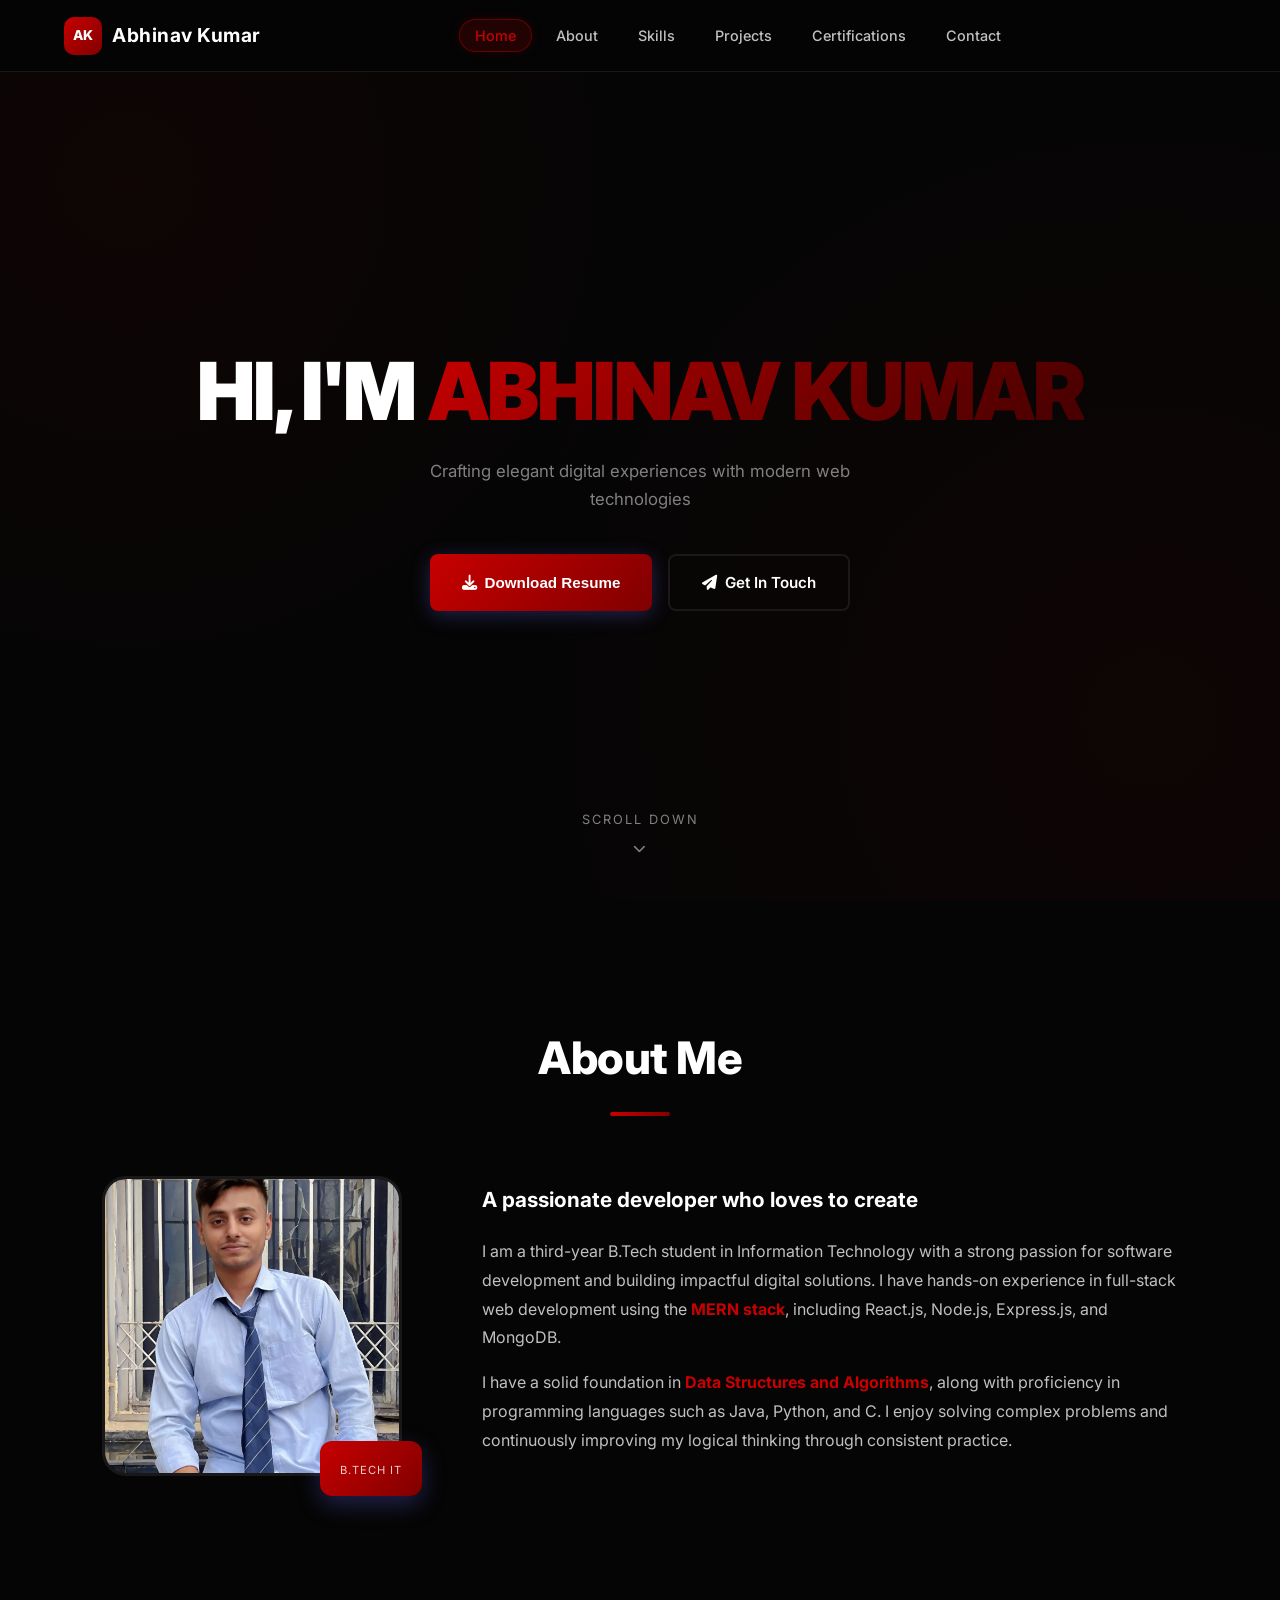
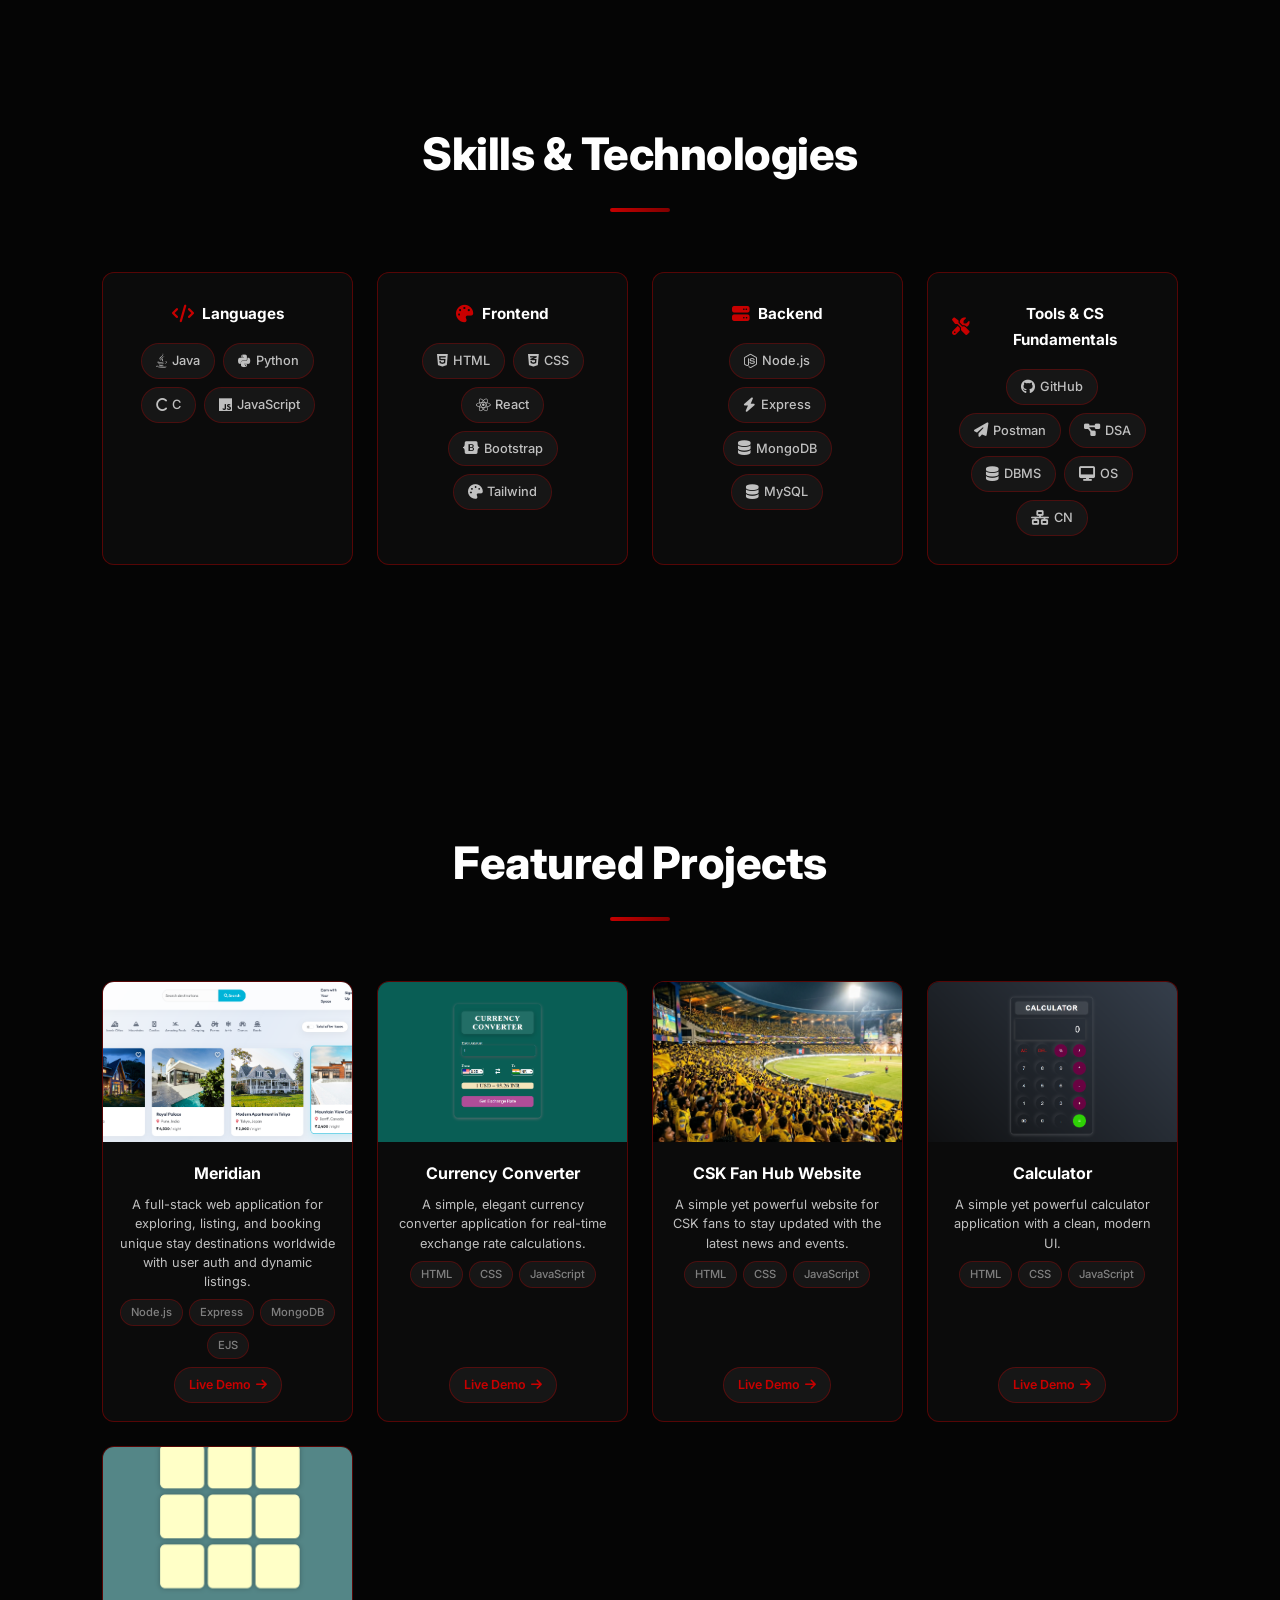
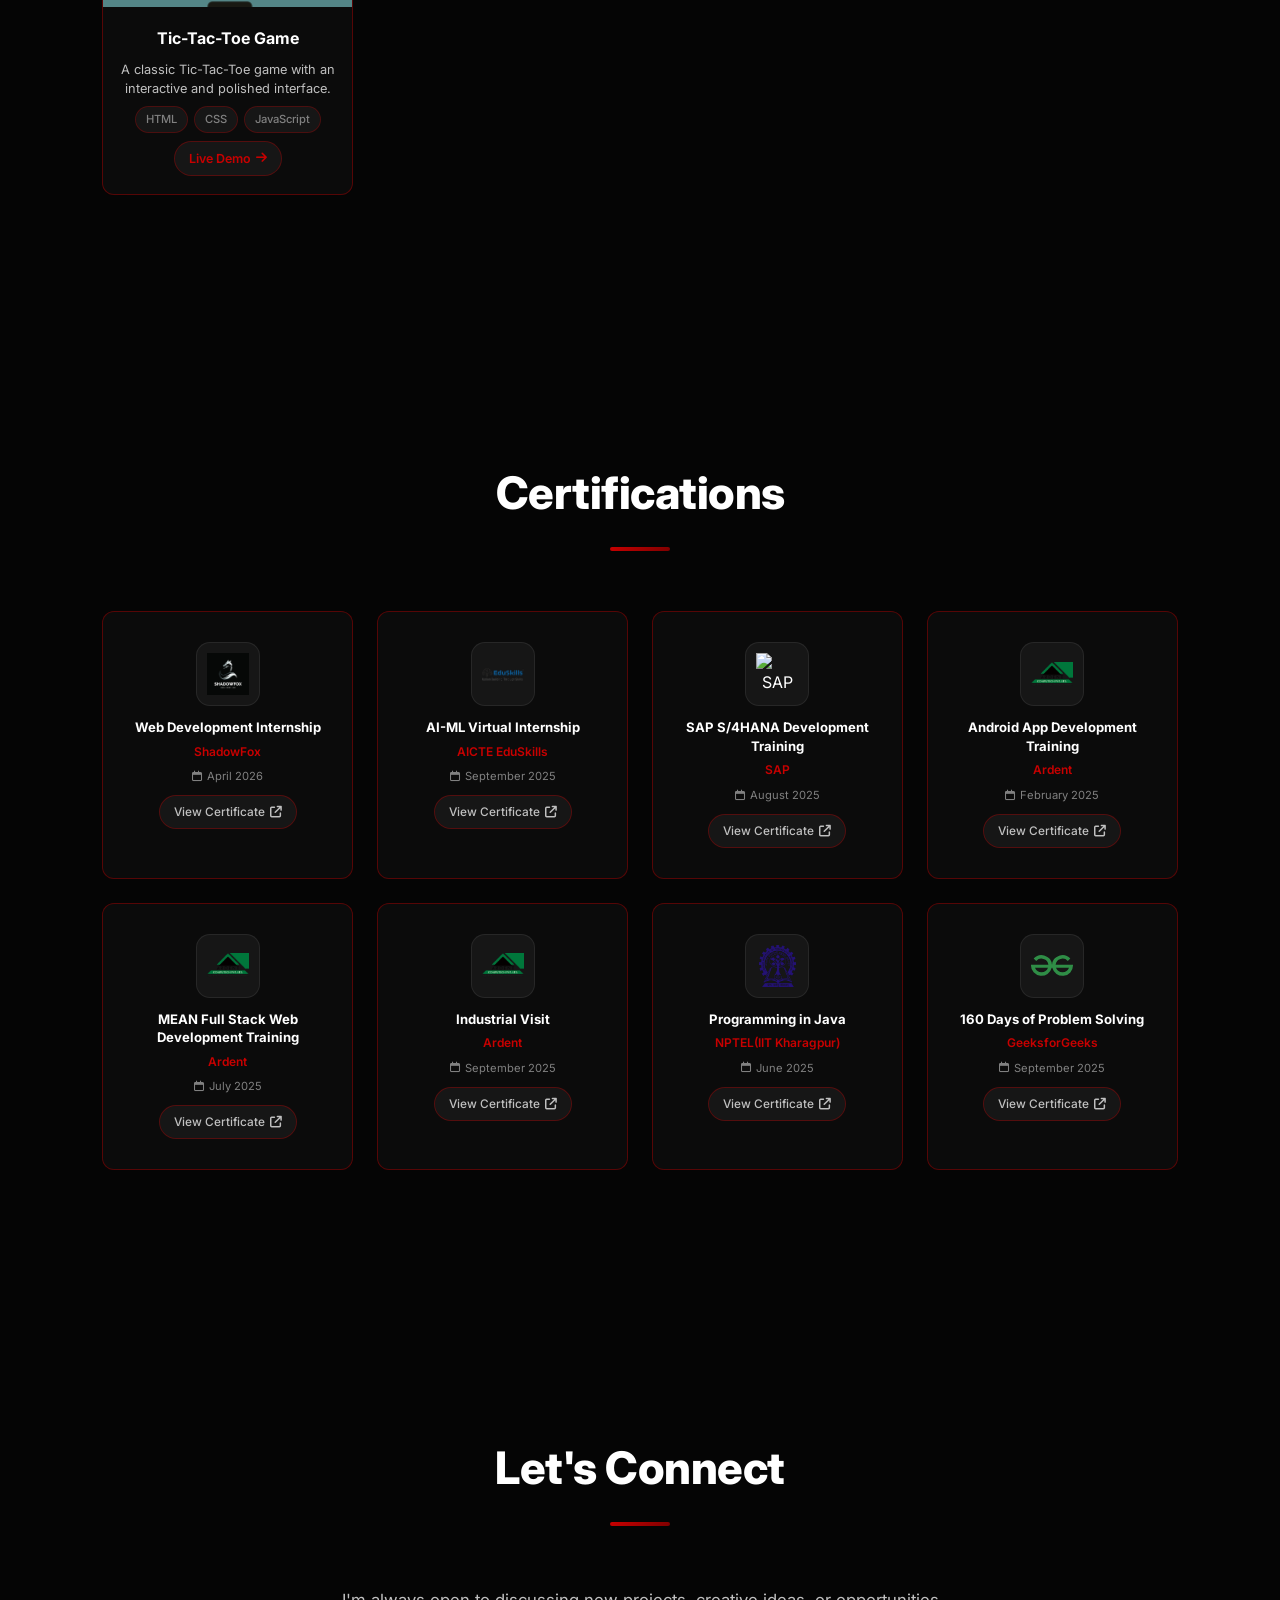
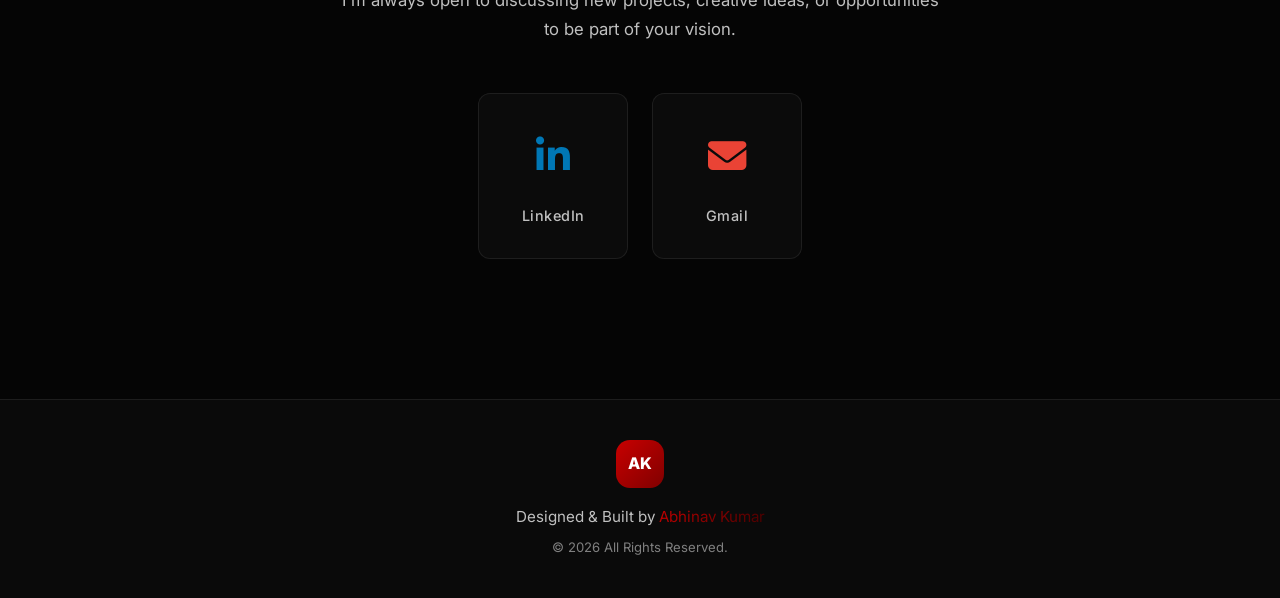
==== portfolio/index.html @ 0f3392dc "add" ====
<!doctype html>
<html lang="en">
  <head>
    <meta charset="UTF-8" />
    <meta
      name="viewport"
      content="width=device-width, initial-scale=1.0, shrink-to-fit=no"
    />
    <title>Abhinav Kumar | Portfolio</title>
    <meta
      name="description"
      content="Portfolio of Abhinav Kumar – Full-Stack Web Developer specializing in MERN stack, Java, Python, and modern web technologies."
    />
    <link rel="stylesheet" href="style.css" />
    <link
      rel="stylesheet"
      href="https://cdnjs.cloudflare.com/ajax/libs/font-awesome/6.4.0/css/all.min.css"
    />
    <link rel="preconnect" href="https://fonts.googleapis.com" />
    <link rel="preconnect" href="https://fonts.gstatic.com" crossorigin />
    <link
      href="https://fonts.googleapis.com/css2?family=Inter:wght@300;400;500;600;700;800;900&family=Fira+Code:wght@400;500&display=swap"
      rel="stylesheet"
    />
    <script src="https://cdn.jsdelivr.net/npm/tsparticles@2/tsparticles.bundle.min.js"></script>
  </head>

  <body>
    <!-- Scroll Progress Bar -->
    <div id="scroll-progress"></div>

    <!-- Loader -->
    <div id="loader" class="loader">
      <div class="loader-content">
        <div class="loader-logo">AK</div>
        <h1>Abhinav Kumar</h1>
        <p class="loader-subtitle">Loading Portfolio...</p>
        <div class="progress-bar">
          <div class="progress"></div>
        </div>
        <div id="progress-text">0%</div>
      </div>
    </div>

    <!-- Particles & Silk Background -->
    <div class="silk-backdrop">
      <div class="silk-fold"></div>
    </div>
    <div id="particles"></div>

    <!-- Navigation -->
    <nav class="navbar" id="navbar">
      <div class="logo">
        <span class="logo-icon">AK</span>
        <span class="logo-text">Abhinav Kumar</span>
      </div>
      <ul class="nav-links" id="nav-links">
        <li><a href="#home" class="nav-link active">Home</a></li>
        <li><a href="#about" class="nav-link">About</a></li>
        <li><a href="#skills" class="nav-link">Skills</a></li>
        <li><a href="#projects" class="nav-link">Projects</a></li>
        <li><a href="#certifications" class="nav-link">Certifications</a></li>
        <li><a href="#contact" class="nav-link">Contact</a></li>
      </ul>
      <div class="nav-actions">
        <div class="menu-toggle" id="menu-toggle">
          <span></span>
          <span></span>
          <span></span>
        </div>
      </div>
    </nav>

    <!-- Hero Section -->
    <section id="home" class="hero">

      <h1>
        Hi, I'm <span class="gradient-text">Abhinav Kumar</span>
      </h1>

      <p class="hero-description">
        Crafting elegant digital experiences with modern web technologies
      </p>
      <div class="buttons">
        <button
          target="_blank"
          class="btn btn-primary"
          onclick="alert('Resume not attached yet')"
          id="btn-resume"
        >
          <i class="fa-solid fa-download"></i> Download Resume
      </button>
        <a href="#contact" class="btn btn-outline" id="btn-contact">
          <i class="fa-solid fa-paper-plane"></i> Get In Touch
        </a>
      </div>
      <div
        class="hero-scroll-indicator"
      >
        <span>Scroll Down</span>
        <div class="scroll-arrow">
          <i class="fa-solid fa-chevron-down"></i>
        </div>
      </div>
    </section>

    <!-- About Section -->
    <section
      id="about"
      class="about-section"
    >
      <div class="section-header">

        <h2>About Me</h2>
        <div class="section-line"></div>
      </div>
      <div class="about-container">
        <div
          class="about-image-wrapper"
        >
          <div class="about-image-frame">
            <img src="assets/myphoto.jpeg" alt="Abhinav Kumar" />
            <div class="about-image-glow"></div>
          </div>
          <div class="about-experience-badge">
            <span class="exp-label">B.Tech IT</span>
          </div>
        </div>
        <div class="about-text">
          <h3>A passionate developer who loves to create</h3>
          <p>
            I am a third-year B.Tech student in Information Technology with a
            strong passion for software development and building impactful
            digital solutions. I have hands-on experience in full-stack web
            development using the <strong>MERN stack</strong>, including
            React.js, Node.js, Express.js, and MongoDB.
          </p>
          <p>
            I have a solid foundation in
            <strong>Data Structures and Algorithms</strong>, along with
            proficiency in programming languages such as Java, Python, and C. I
            enjoy solving complex problems and continuously improving my logical
            thinking through consistent practice.
          </p>

        </div>
      </div>
    </section>

    <!-- Skills Section -->
    <section
      id="skills"
      class="skills-section"
    >
      <div class="section-header">

        <h2>Skills & Technologies</h2>
        <div class="section-line"></div>
      </div>

      <div class="skills-categories">
        <!-- Languages -->
        <div class="skill-category">
          <h3><i class="fa-solid fa-code"></i> Languages</h3>
          <div class="skill-items">
            <div class="skill-chip"><i class="fa-brands fa-java"></i> Java</div>
            <div class="skill-chip">
              <i class="fa-brands fa-python"></i> Python
            </div>
            <div class="skill-chip"><i class="fa-solid fa-c"></i> C</div>
            <div class="skill-chip">
              <i class="fa-brands fa-js"></i> JavaScript
            </div>
          </div>
        </div>

        <!-- Frontend -->
        <div class="skill-category">
          <h3><i class="fa-solid fa-palette"></i> Frontend</h3>
          <div class="skill-items">
            <div class="skill-chip">
              <i class="fa-brands fa-html5"></i> HTML
            </div>
            <div class="skill-chip">
              <i class="fa-brands fa-css3-alt"></i> CSS
            </div>
            <div class="skill-chip">
              <i class="fa-brands fa-react"></i> React
            </div>
            <div class="skill-chip">
              <i class="fa-brands fa-bootstrap"></i> Bootstrap
            </div>
            <div class="skill-chip">
              <i class="fa-solid fa-palette"></i> Tailwind
            </div>
          </div>
        </div>

        <!-- Backend -->
        <div class="skill-category">
          <h3><i class="fa-solid fa-server"></i> Backend</h3>
          <div class="skill-items">
            <div class="skill-chip">
              <i class="fa-brands fa-node-js"></i> Node.js
            </div>
            <div class="skill-chip">
              <i class="fa-solid fa-bolt"></i> Express
            </div>
            <div class="skill-chip">
              <i class="fa-solid fa-database"></i> MongoDB
            </div>
            <div class="skill-chip">
              <i class="fa-solid fa-database"></i> MySQL
            </div>
          </div>
        </div>

        <!-- Tools & CS Fundamentals -->
        <div class="skill-category">
          <h3><i class="fa-solid fa-tools"></i> Tools & CS Fundamentals</h3>
          <div class="skill-items">
            <div class="skill-chip">
              <i class="fa-brands fa-github"></i> GitHub
            </div>
            <div class="skill-chip">
              <i class="fa-solid fa-paper-plane"></i> Postman
            </div>
            <div class="skill-chip">
              <i class="fa-solid fa-diagram-project"></i> DSA
            </div>
            <div class="skill-chip">
              <i class="fa-solid fa-database"></i> DBMS
            </div>
            <div class="skill-chip"><i class="fa-solid fa-desktop"></i> OS</div>
            <div class="skill-chip">
              <i class="fa-solid fa-network-wired"></i> CN
            </div>
          </div>
        </div>
      </div>
    </section>

    <!-- Projects Section -->
    <section
      id="projects"
      class="projects-section"
    >
      <div class="section-header">

        <h2>Featured Projects</h2>
        <div class="section-line"></div>
      </div>
      <div class="project-grid">
        <div class="project-card">
            <div class="project-image">
            <img src="assets/meridian.png" alt="Meridian" />
            <div>
              <a
                data-href="https://meridian-b8dk.onrender.com"
                target="_blank"
                class="js-link"
                aria-label="View Meridian live demo"
              >
                <i class="fa-solid fa-arrow-up-right-from-square"></i>
              </a>
            </div>
          </div>
          <div class="project-info">
            <h3>Meridian</h3>
            <p>
              A full-stack web application for exploring, listing, and booking
              unique stay destinations worldwide with user auth and dynamic
              listings.
            </p>
            <div class="project-tech">
              <span>Node.js</span>
              <span>Express</span>
              <span>MongoDB</span>
              <span>EJS</span>
            </div>
            <a
              data-href="https://meridian-b8dk.onrender.com"
              target="_blank"
              class="project-link js-link"
              id="project-link-meridian"
            >
              Live Demo <i class="fa-solid fa-arrow-right"></i>
            </a>
          </div>
        </div>
        <div class="project-card">
          <div class="project-image">
            <img src="assets/currencyconverter.png" alt="Currency Converter" />
            <div>
              <a
                data-href="https://currencyconverterrr1.netlify.app/"
                target="_blank"
                class="js-link"
                aria-label="View Currency Converter live demo"
              >
                <i class="fa-solid fa-arrow-up-right-from-square"></i>
              </a>
            </div>
          </div>
          <div class="project-info">
            <h3>Currency Converter</h3>
            <p>
              A simple, elegant currency converter application for real-time
              exchange rate calculations.
            </p>
            <div class="project-tech">
              <span>HTML</span>
              <span>CSS</span>
              <span>JavaScript</span>
            </div>
            <a
              data-href="https://currencyconverterrr1.netlify.app/"
              target="_blank"
              class="project-link js-link"
              id="project-link-currency"
            >
              Live Demo <i class="fa-solid fa-arrow-right"></i>
            </a>
          </div>
        </div>

        <div class="project-card">
          <div class="project-image">
            <img src="assets/hero-image.png" alt="CSK Fan Hub" />
            <div>
              <a
                data-href="https://cskhub.vercel.app/"
                target="_blank"
                class="js-link"
                aria-label="View CSK Fan Hub live demo"
              >
                <i class="fa-solid fa-arrow-up-right-from-square"></i>
              </a>
            </div>
          </div>
          <div class="project-info">
            <h3>CSK Fan Hub Website</h3>
            <p>
              A simple yet powerful website for CSK fans to stay updated with the latest news and events.
            </p>
            <div class="project-tech">
              <span>HTML</span>
              <span>CSS</span>
              <span>JavaScript</span>
            </div>
            <a
              data-href="https://cskhub.vercel.app/"
              target="_blank"
              class="project-link js-link"
              id="project-link-cskhub"
            >
              Live Demo <i class="fa-solid fa-arrow-right"></i>
            </a>
          </div>
        </div>
        <div class="project-card">
          <div class="project-image">
            <img src="assets/calculator.png" alt="Calculator" />
            <div>
              <a
                data-href="https://calqlatorr.netlify.app/"
                target="_blank"
                class="js-link"
                aria-label="View Calculator live demo"
              >
                <i class="fa-solid fa-arrow-up-right-from-square"></i>
              </a>
            </div>
          </div>
          <div class="project-info">
            <h3>Calculator</h3>
            <p>
              A simple yet powerful calculator application with a clean, modern
              UI.
            </p>
            <div class="project-tech">
              <span>HTML</span>
              <span>CSS</span>
              <span>JavaScript</span>
            </div>
            <a
              data-href="https://calqlatorr.netlify.app/"
              target="_blank"
              class="project-link js-link"
              id="project-link-calculator"
            >
              Live Demo <i class="fa-solid fa-arrow-right"></i>
            </a>
          </div>
        </div>

        <div class="project-card">
          <div class="project-image">
            <img src="assets/tic-tac-toe.png" alt="Tic-Tac-Toe" />
            <div>
              <a
                data-href="https://tictactoee7.netlify.app/"
                target="_blank"
                class="js-link"
                aria-label="View Tic-Tac-Toe live demo"
              >
                <i class="fa-solid fa-arrow-up-right-from-square"></i>
              </a>
            </div>
          </div>
          <div class="project-info">
            <h3>Tic-Tac-Toe Game</h3>
            <p>
              A classic Tic-Tac-Toe game with an interactive and polished
              interface.
            </p>
            <div class="project-tech">
              <span>HTML</span>
              <span>CSS</span>
              <span>JavaScript</span>
            </div>
            <a
              data-href="https://tictactoee7.netlify.app/"
              target="_blank"
              class="project-link js-link"
              id="project-link-tictactoe"
            >
              Live Demo <i class="fa-solid fa-arrow-right"></i>
            </a>
          </div>
        </div>
      </div>
    </section>

    <!-- Certifications Section -->
    <section
      id="certifications"
      class="certifications-section"
    >
      <div class="section-header">

        <h2>Certifications</h2>
        <div class="section-line"></div>
      </div>      
      <div class="cert-grid">
        <div class="cert-card">
          <div class="cert-icon">
            <img src="assets/ShadowFox-logo.jpg" alt="ShadowFox" />
          </div>
          <div class="cert-info">
            <h3>Web Development Internship</h3>
            <p class="cert-issuer">ShadowFox</p>
            <span class="cert-date"
              ><i class="fa-regular fa-calendar"></i> April 2026</span
            >
            <a
              data-href="assets/ShadowFox-WebDev.pdf"
              target="_blank"
              class="cert-link js-link"
              id="cert-link-aiml"
            >
              View Certificate
              <i class="fa-solid fa-arrow-up-right-from-square"></i>
            </a>
          </div>
        </div>
        
        <div class="cert-card">
          <div class="cert-icon">
            <img src="assets/LOGO_EduSkills.png" alt="EduSkills" />
          </div>
          <div class="cert-info">
            <h3>AI-ML Virtual Internship</h3>
            <p class="cert-issuer">AICTE EduSkills</p>
            <span class="cert-date"
              ><i class="fa-regular fa-calendar"></i> September 2025</span
            >
            <a
              data-href="assets/EduSkills-Internship-certificate.pdf"
              target="_blank"
              class="cert-link js-link"
              id="cert-link-aiml"
            >
              View Certificate
              <i class="fa-solid fa-arrow-up-right-from-square"></i>
            </a>
          </div>
        </div>
                
        <div class="cert-card">
          <div class="cert-icon">
            <img
              src="https://upload.wikimedia.org/wikipedia/commons/thumb/5/59/SAP_2011_logo.svg/1920px-SAP_2011_logo.svg.png"
              alt="SAP"
            />
          </div>
          <div class="cert-info">
            <h3>SAP S/4HANA Development Training</h3>
            <p class="cert-issuer">SAP</p>
            <span class="cert-date"
              ><i class="fa-regular fa-calendar"></i> August 2025</span
            >
            <a
              data-href="assets/sapTraning.pdf"
              target="_blank"
              class="cert-link js-link"
              id="cert-link-sap"
            >
              View Certificate
              <i class="fa-solid fa-arrow-up-right-from-square"></i>
            </a>
          </div>
        </div>

        <div class="cert-card">
          <div class="cert-icon">
            <img src="assets/ardentlogo.png" alt="Ardent" />
          </div>
          <div class="cert-info">
            <h3>Android App Development Training</h3>
            <p class="cert-issuer">Ardent</p>
            <span class="cert-date"
              ><i class="fa-regular fa-calendar"></i> February 2025</span
            >
            <a
              data-href="assets/BCT-Android.pdf"
              target="_blank"
              class="cert-link js-link"
              id="cert-link-android"
            >
              View Certificate
              <i class="fa-solid fa-arrow-up-right-from-square"></i>
            </a>
          </div>
        </div>

        <div class="cert-card">
          <div class="cert-icon">
            <img src="assets/ardentlogo.png" alt="Ardent" />
          </div>
          <div class="cert-info">
            <h3>MEAN Full Stack Web Development Training</h3>
            <p class="cert-issuer">Ardent</p>
            <span class="cert-date"
              ><i class="fa-regular fa-calendar"></i> July 2025</span
            >
            <a
              data-href="assets/BCT-Mean.pdf"
              target="_blank"
              class="cert-link js-link"
              id="cert-link-mean"
            >
              View Certificate
              <i class="fa-solid fa-arrow-up-right-from-square"></i>
            </a>
          </div>
        </div>

        <div class="cert-card">
          <div class="cert-icon">
            <img src="assets/ardentlogo.png" alt="Ardent" />
          </div>
          <div class="cert-info">
            <h3>Industrial Visit</h3>
            <p class="cert-issuer">Ardent</p>
            <span class="cert-date"
              ><i class="fa-regular fa-calendar"></i> September 2025</span
            >
            <a
              data-href="assets/Industrial-Visit.pdf"
              target="_blank"
              class="cert-link js-link"
              id="cert-link-industrial"
            >
              View Certificate
              <i class="fa-solid fa-arrow-up-right-from-square"></i>
            </a>
          </div>
        </div>

        <div class="cert-card">
          <div class="cert-icon">
            <img src="assets/IIT_Kharagpur_Logo.svg.png" alt="IIT Kharagpur" />
          </div>
          <div class="cert-info">
            <h3>Programming in Java</h3>
            <p class="cert-issuer">NPTEL(IIT Kharagpur)</p>
            <span class="cert-date"
              ><i class="fa-regular fa-calendar"></i> June 2025</span
            >
            <a
              data-href="assets/Programming-In-Java.pdf"
              target="_blank"
              class="cert-link js-link"
              id="cert-link-java"
            >
              View Certificate
              <i class="fa-solid fa-arrow-up-right-from-square"></i>
            </a>
          </div>
        </div>

        <div class="cert-card">
          <div class="cert-icon">
            <img src="assets/gfg-gg-logo.svg" alt="GeeksforGeeks" />
          </div>
          <div class="cert-info">
            <h3>160 Days of Problem Solving</h3>
            <p class="cert-issuer">GeeksforGeeks</p>
            <span class="cert-date"
              ><i class="fa-regular fa-calendar"></i> September 2025</span
            >
            <a
              data-href="assets/gfg-Certificate.pdf"
              target="_blank"
              class="cert-link js-link"
              id="cert-link-gfg"
            >
              View Certificate
              <i class="fa-solid fa-arrow-up-right-from-square"></i>
            </a>
          </div>
        </div>
      </div>
    </section>

    <!-- Contact Section -->
    <section
      id="contact"
      class="contact-section"
    >
      <div class="section-header">

        <h2>Let's Connect</h2>
        <div class="section-line"></div>
      </div>
      <p class="contact-description">
        I'm always open to discussing new projects, creative ideas, or
        opportunities to be part of your vision.
      </p>

      <div class="social-icons">
        <a
          data-href="https://www.linkedin.com/in/abhinav-kumar-a1ab1b27b/"
          target="_blank"
          class="icon-card js-link"
          id="social-linkedin"
          aria-label="LinkedIn"
        >
          <div class="icon-bg linkedin-bg"></div>
          <div class="icon"><i class="fa-brands fa-linkedin-in"></i></div>
          <span>LinkedIn</span>
        </a>

        <a
          data-href="mailto:abhinavrajput110@gmail.com"
          class="icon-card js-link"
          id="social-email"
          aria-label="Email"
        >
          <div class="icon-bg email-bg"></div>
          <div class="icon"><i class="fa-solid fa-envelope"></i></div>
          <span>Gmail</span>
        </a>
      </div>
    </section>

    <!-- Footer -->
    <footer id="footer">
      <div class="footer-content">
        <div class="footer-logo">AK</div>
        <p class="footer-text">
          Designed & Built by <span class="gradient-text">Abhinav Kumar</span>
        </p>
        <p class="footer-copyright">&copy; 2026 All Rights Reserved.</p>
      </div>
    </footer>

    <!-- Back to Top -->
    <button class="back-to-top" id="back-to-top" aria-label="Back to top">
      <i class="fa-solid fa-arrow-up"></i>
    </button>

    <script src="script.js"></script>
  </body>
</html>
---- portfolio/style.css ----
/* ============================================================
   0. CSS CUSTOM PROPERTIES
   ============================================================ */
:root {
  /* Font */
  --font-primary: 'Inter', -apple-system, BlinkMacSystemFont, 'Segoe UI', sans-serif;
  --font-mono: 'Fira Code', 'Courier New', monospace;

  /* Accent colors - Inspired by Deep Red Silk */
  --accent-1: #c80000;   
  --accent-2: #800000;   
  --accent-3: #1a1a1a;  
  --gradient-primary: linear-gradient(135deg, var(--accent-1), var(--accent-2));
  --gradient-accent: linear-gradient(135deg, #444, #111);
  --gradient-full: linear-gradient(135deg, var(--accent-1), var(--accent-2), #440000);

  /* Dark Theme Colors - Luxury Noir */
  --bg-primary: #050505;
  --bg-secondary: #0a0a0a;
  --bg-card: rgba(15, 15, 15, 0.7);
  --bg-card-hover: rgba(25, 25, 25, 0.8);
  --bg-nav: rgba(5, 5, 5, 0.9);
  --bg-loader: #050505;

  --text-primary: #ffffff;
  --text-secondary: #c0c0c0;
  --text-muted: #808080;

  --border-color: rgba(255, 255, 255, 0.08);
  --border-hover: rgba(200, 0, 0, 0.4);

  --shadow-card: 0 10px 40px rgba(0, 0, 0, 0.8);
  --shadow-glow: 0 0 30px rgba(200, 0, 0, 0.15);

  /* Transitions */
  --transition-fast: 0.2s ease;
  --transition-normal: 0.3s ease;
  --transition-slow: 0.5s cubic-bezier(0.175, 0.885, 0.32, 1.275);

  /* Spacing */
  --section-padding: 120px 8%;
  --border-radius: 12px;
  --border-radius-sm: 8px;
  --border-radius-pill: 50px;
}

/* ============================================================
   1. GLOBAL RESET & BASE
   ============================================================ */
*,
*::before,
*::after {
  margin: 0;
  padding: 0;
  box-sizing: border-box;
}

html {
  scroll-behavior: smooth;
  scroll-padding-top: 80px; /* Aligns sections perfectly below the 72px navbar */
  overflow-x: hidden;
}

section[id] {
  scroll-margin-top: 0;
}

body {
  font-family: var(--font-primary);
  background: var(--bg-primary);
  color: var(--text-primary);
  overflow-x: hidden;
  line-height: 1.7;
  transition: background var(--transition-normal), color var(--transition-normal);
  -webkit-overflow-scrolling: touch;
  touch-action: auto;
}

::selection {
  background: var(--accent-1);
  color: #fff;
}

img {
  max-width: 100%;
  display: block;
}

a {
  text-decoration: none;
  color: inherit;
}

.js-link {
  cursor: pointer;
}

.gradient-text {
  background: var(--gradient-full);
  -webkit-background-clip: text;
  background-clip: text;
  -webkit-text-fill-color: transparent;
}

/* ============================================================
   2. LOADER
   ============================================================ */
#loader {
  position: fixed;
  inset: 0;
  background: var(--bg-loader);
  display: flex;
  justify-content: center;
  align-items: center;
  z-index: 99999;
  transition: opacity 0.6s ease, visibility 0.6s;
}

.loader-content {
  text-align: center;
}

.loader-logo {
  width: 70px;
  height: 70px;
  border-radius: 20px;
  background: var(--gradient-primary);
  display: flex;
  align-items: center;
  justify-content: center;
  font-size: 1.6rem;
  font-weight: 800;
  color: #fff;
  margin: 0 auto 20px;
  animation: pulse-glow 2s ease-in-out infinite;
}

@keyframes pulse-glow {
  0%, 100% { box-shadow: 0 0 20px rgba(99, 102, 241, 0.3); }
  50% { box-shadow: 0 0 40px rgba(99, 102, 241, 0.6); }
}

#loader h1 {
  font-size: 2rem;
  font-weight: 700;
  letter-spacing: 1px;
  margin-bottom: 6px;
  color: var(--text-primary);
}

.loader-subtitle {
  font-size: 0.9rem;
  color: var(--text-muted);
  margin-bottom: 30px;
  letter-spacing: 2px;
  text-transform: uppercase;
}

.progress-bar {
  width: 260px;
  height: 4px;
  background: var(--border-color);
  border-radius: 10px;
  overflow: hidden;
  margin: 0 auto 12px;
}

.progress {
  width: 0%;
  height: 100%;
  background: var(--gradient-full);
  border-radius: 10px;
  transition: width 0.1s linear;
}

#progress-text {
  font-family: var(--font-mono);
  font-size: 0.95rem;
  color: var(--accent-1);
  font-weight: 600;
}

/* ============================================================
   2.1 SCROLL PROGRESS BAR
   ============================================================ */
#scroll-progress {
  position: fixed;
  top: 0;
  left: 0;
  width: 0%;
  height: 3px;
  background: var(--gradient-full);
  z-index: 9999;
  transition: width 0.1s ease-out;
}

/* ============================================================
   3. BACKDROP EFFECTS (SILK & PARTICLES)
   ============================================================ */
.silk-backdrop {
  position: fixed;
  inset: 0;
  z-index: -2;
  background: radial-gradient(circle at 10% 20%, rgba(200, 0, 0, 0.05) 0%, transparent 40%),
              radial-gradient(circle at 90% 80%, rgba(128, 0, 0, 0.08) 0%, transparent 50%),
              #050505;
  overflow: hidden;
}

.silk-fold {
  position: absolute;
  width: 150%;
  height: 150%;
  top: -25%;
  left: -25%;
  background: repeating-linear-gradient(
    45deg,
    transparent,
    transparent 100px,
    rgba(255, 0, 0, 0.01) 101px,
    rgba(255, 255, 255, 0.01) 102px
  );
  filter: blur(60px);
  transform: rotate(-15deg);
  pointer-events: none;
  animation: drift 20s linear infinite alternate;
}

@keyframes drift {
  from { transform: rotate(-15deg) translate(0, 0); }
  to { transform: rotate(-10deg) translate(-50px, 50px); }
}

#particles {
  position: fixed;
  inset: 0;
  z-index: -1;
  transition: opacity var(--transition-normal);
  opacity: 0.4;
}

/* ============================================================
   4. NAVIGATION
   ============================================================ */
.navbar {
  display: flex;
  justify-content: space-between;
  align-items: center;
  padding: 0 5%;
  height: 72px;
  background: var(--bg-nav);
  backdrop-filter: blur(20px);
  -webkit-backdrop-filter: blur(20px);
  position: fixed;
  width: 100%;
  top: 0;
  z-index: 1000;
  border-bottom: 1px solid var(--border-color);
  transition: all 0.5s cubic-bezier(0.4, 0, 0.2, 1);
  transform: translateZ(0);
  overflow: hidden;
}

@media (max-width: 768px) {
  .navbar {
    backdrop-filter: none;
    -webkit-backdrop-filter: none;
    background: rgba(5, 5, 5, 0.95);
  }
}

.navbar.scrolled {
  box-shadow: var(--shadow-card);
}

.logo {
  display: flex;
  align-items: center;
  gap: 10px;
}

.logo-icon {
  width: 38px;
  height: 38px;
  border-radius: 10px;
  background: var(--gradient-primary);
  display: flex;
  align-items: center;
  justify-content: center;
  font-size: 0.85rem;
  font-weight: 800;
  color: #fff;
  flex-shrink: 0;
}

.logo-text {
  font-size: 1.2rem;
  font-weight: 700;
  letter-spacing: 0.5px;
}

.nav-links {
  list-style: none;
  display: flex;
  gap: 8px;
}

.nav-link {
  padding: 8px 16px;
  border-radius: var(--border-radius-pill);
  font-size: 0.9rem;
  font-weight: 500;
  color: var(--text-secondary);
  transition: all var(--transition-normal);
  position: relative;
}

.nav-link:hover {
  color: var(--text-primary);
  background: var(--bg-card-hover);
}

.nav-link.active {
  color: var(--accent-1);
  background: rgba(200, 0, 0, 0.15);
  box-shadow: inset 0 0 0 1px rgba(200, 0, 0, 0.4),
              0 0 12px rgba(200, 0, 0, 0.15);
}

.nav-actions {
  display: flex;
  align-items: center;
  gap: 16px;
}



/* Hamburger */
.menu-toggle {
  display: none;
  flex-direction: column;
  gap: 5px;
  cursor: pointer;
  z-index: 10;
  padding: 4px;
}

.menu-toggle span {
  display: block;
  width: 24px;
  height: 2px;
  background: var(--text-primary);
  border-radius: 4px;
  transition: all var(--transition-normal);
}

.menu-toggle.active span:nth-child(1) {
  transform: rotate(45deg) translate(5px, 5px);
}
.menu-toggle.active span:nth-child(2) {
  opacity: 0;
}
.menu-toggle.active span:nth-child(3) {
  transform: rotate(-45deg) translate(5px, -5px);
}

/* ============================================================
   5. HERO SECTION
   ============================================================ */
.hero {
  text-align: center;
  padding: 160px 20px 100px;
  min-height: 100vh;
  display: flex;
  flex-direction: column;
  justify-content: center;
  align-items: center;
  position: relative;
  will-change: transform, opacity;
  transform: translateZ(0);
}

.hero h1 {
  font-size: clamp(2.8rem, 7vw, 5rem);
  font-weight: 900;
  line-height: 1.05;
  margin-bottom: 24px;
  letter-spacing: -2px;
  text-transform: uppercase;
}



.hero-description {
  font-size: 1.05rem;
  color: var(--text-muted);
  margin-bottom: 40px;
  max-width: 500px;
}

/* Typewriter cursor */
.typewriter::after {
  content: '|';
  animation: blink 1s step-end infinite;
  color: var(--accent-1);
  font-weight: 300;
}

@keyframes blink {
  50% { opacity: 0; }
}

/* Buttons */
.buttons {
  display: flex;
  gap: 16px;
  flex-wrap: wrap;
  justify-content: center;
}

.btn {
  display: inline-flex;
  align-items: center;
  gap: 8px;
  padding: 14px 32px;
  border-radius: var(--border-radius-sm);
  font-size: 0.95rem;
  font-weight: 600;
  cursor: pointer;
  transition: all var(--transition-normal);
  border: none;
}

.btn-primary {
  background: var(--gradient-primary);
  color: #fff;
  box-shadow: 0 4px 20px rgba(99, 102, 241, 0.3);
}

.btn-primary:hover {
  transform: translateY(-3px);
  box-shadow: 0 8px 30px rgba(99, 102, 241, 0.4);
}

.btn-outline {
  background: transparent;
  color: var(--text-primary);
  border: 2px solid var(--border-color);
}

.btn-outline:hover {
  border-color: var(--accent-1);
  color: var(--accent-1);
  transform: translateY(-3px);
  box-shadow: 0 8px 30px rgba(99, 102, 241, 0.15);
}

/* Scroll indicator */
.hero-scroll-indicator {
  position: absolute;
  bottom: 40px;
  display: flex;
  flex-direction: column;
  align-items: center;
  gap: 8px;
  color: var(--text-muted);
  font-size: 0.8rem;
  letter-spacing: 2px;
  text-transform: uppercase;
}

.scroll-arrow {
  animation: bounce 2s ease-in-out infinite;
}

@keyframes bounce {
  0%, 20%, 50%, 80%, 100% { transform: translateY(0); }
  40% { transform: translateY(8px); }
  60% { transform: translateY(4px); }
}

/* ============================================================
   6. SECTION HEADER (shared)
   ============================================================ */
.section-header {
  text-align: center;
  margin-bottom: 60px;
}



.section-header h2 {
  font-size: clamp(2rem, 4vw, 2.8rem);
  font-weight: 800;
  margin-bottom: 16px;
  letter-spacing: -0.5px;
}

.section-line {
  width: 60px;
  height: 4px;
  background: var(--gradient-primary);
  border-radius: 4px;
  margin: 0 auto;
}

section {
  padding: var(--section-padding);
  position: relative;
  will-change: auto;
}

@media (max-width: 768px) {
  section {
    will-change: auto;
  }
}

/* ============================================================
   7. ABOUT SECTION
   ============================================================ */
.about-container {
  display: flex;
  align-items: center;
  justify-content: center;
  gap: 80px;
  max-width: 1100px;
  margin: 0 auto;
}

.about-image-wrapper {
  position: relative;
  flex-shrink: 0;
}

.about-image-frame {
  position: relative;
  width: 300px;
  height: 300px;
  border-radius: 24px;
  overflow: hidden;
  border: 3px solid var(--border-color);
  transition: border-color var(--transition-normal);
}

.about-image-frame:hover {
  border-color: var(--accent-1);
}

.about-image-frame img {
  width: 100%;
  height: 100%;
  object-fit: cover;
  transition: transform 0.5s ease;
}

.about-image-frame:hover img {
  transform: scale(1.05);
}

.about-image-glow {
  position: absolute;
  inset: -2px;
  background: var(--gradient-primary);
  border-radius: 24px;
  z-index: -1;
  opacity: 0;
  filter: blur(20px);
  transition: opacity var(--transition-normal);
}

.about-image-frame:hover + .about-image-glow,
.about-image-wrapper:hover .about-image-glow {
  opacity: 0.4;
}

.about-experience-badge {
  position: absolute;
  bottom: -20px;
  right: -20px;
  background: var(--gradient-primary);
  padding: 14px 20px;
  border-radius: var(--border-radius);
  text-align: center;
  box-shadow: 0 8px 24px rgba(99, 102, 241, 0.3);
}

.exp-number {
  display: block;
  font-size: 1.5rem;
  font-weight: 800;
  color: #fff;
}

.exp-label {
  font-size: 0.7rem;
  color: rgba(255, 255, 255, 0.8);
  text-transform: uppercase;
  letter-spacing: 1px;
}

.about-text h3 {
  font-size: 1.3rem;
  font-weight: 700;
  margin-bottom: 20px;
  color: var(--text-primary);
}

.about-text p {
  font-size: 1rem;
  color: var(--text-secondary);
  margin-bottom: 16px;
  line-height: 1.8;
}

.about-text strong {
  color: var(--accent-1);
}



/* ============================================================
   8. SKILLS SECTION
   ============================================================ */
.skills-categories {
  display: flex;
  justify-content: center;
  gap: 24px;
  flex-wrap: wrap;
  max-width: 1200px;
  margin: 0 auto;
  padding-bottom: 20px;
}

.skill-category {
  position: relative;
  background: var(--bg-card);
  border: 1px solid rgba(200, 0, 0, 0.4);
  border-radius: var(--border-radius);
  padding: 28px 24px;
  backdrop-filter: blur(10px);
  -webkit-backdrop-filter: blur(10px);
  transition: all var(--transition-slow);
  overflow: hidden;
  min-width: 200px;
  max-width: 280px;
  flex: 1;
  display: flex;
  flex-direction: column;
  align-items: center;
  text-align: center;
}

.skill-category::before {
  content: '';
  position: absolute;
  inset: 0;
  background: rgba(200, 0, 0, 0.08);
  opacity: 0;
  transition: opacity var(--transition-normal);
}

.skill-category:hover::before {
  opacity: 1;
}

.skill-category:hover {
  transform: translateY(-8px);
  border-color: rgba(200, 0, 0, 0.75);
  box-shadow: 0 8px 30px rgba(200, 0, 0, 0.25);
}

.skill-category h3 {
  font-size: 0.95rem;
  font-weight: 700;
  margin-bottom: 16px;
  color: var(--text-primary);
  display: flex;
  align-items: center;
  gap: 8px;
  z-index: 1;
}

.skill-category h3 i {
  color: var(--accent-1);
  font-size: 1.1rem;
}

.skill-items {
  display: flex;
  flex-wrap: wrap;
  justify-content: center;
  gap: 8px;
  z-index: 1;
}

.skill-chip {
  display: inline-flex;
  align-items: center;
  gap: 5px;
  padding: 6px 14px;
  border-radius: var(--border-radius-pill);
  background: var(--bg-card-hover);
  border: 1px solid rgba(200, 0, 0, 0.3);
  font-size: 0.8rem;
  font-weight: 500;
  color: var(--text-secondary);
  transition: all var(--transition-normal);
  z-index: 1;
}

.skill-chip:hover {
  color: #fff;
  border-color: rgba(200, 0, 0, 0.7);
  background: rgba(200, 0, 0, 0.15);
  transform: translateY(-2px);
  box-shadow: 0 4px 12px rgba(200, 0, 0, 0.2);
}

.skill-chip i {
  font-size: 0.9rem;
}

/* ============================================================
   9. PROJECTS SECTION
   ============================================================ */
.project-grid {
  display: grid;
  grid-template-columns: repeat(4, 1fr);
  gap: 24px;
  max-width: 1200px;
  margin: 0 auto;
  padding-bottom: 20px;
}

.project-card {
  position: relative;
  background: var(--bg-card);
  border: 1px solid rgba(200, 0, 0, 0.4);
  border-radius: var(--border-radius);
  overflow: hidden;
  backdrop-filter: blur(20px);
  -webkit-backdrop-filter: blur(20px);
  transition: all var(--transition-slow);
  display: flex;
  flex-direction: column;
  text-align: center;
  width: 100%;
}

.project-card::before {
  content: '';
  position: absolute;
  inset: 0;
  background: rgba(200, 0, 0, 0.08);
  opacity: 0;
  transition: opacity var(--transition-normal);
  z-index: 1;
  pointer-events: none;
}

.project-card:hover::before {
  opacity: 1;
}

.project-card:hover {
  transform: translateY(-8px);
  border-color: rgba(200, 0, 0, 0.75);
  box-shadow: 0 8px 30px rgba(200, 0, 0, 0.25);
}

.project-image {
  position: relative;
  overflow: hidden;
  height: 160px;
}

.project-image img {
  width: 100%;
  height: 100%;
  object-fit: cover;
  transition: transform 0.5s ease;
}

.project-card:hover .project-image img {
  transform: scale(1.08);
}

.project-link-icon {
  width: 50px;
  height: 50px;
  border-radius: 50%;
  background: #fff;
  display: flex;
  align-items: center;
  justify-content: center;
  color: var(--accent-1);
  font-size: 1.2rem;
  transition: transform var(--transition-normal);
}

.project-link-icon:hover {
  transform: scale(1.15);
}

.project-info {
  padding: 18px 16px;
  display: flex;
  flex-direction: column;
  align-items: center;
  gap: 8px;
  flex: 1;
}

.project-info h3 {
  font-size: 1rem;
  font-weight: 700;
  color: var(--text-primary);
}

.project-info p {
  color: var(--text-secondary);
  font-size: 0.8rem;
  line-height: 1.5;
}

.project-tech {
  display: flex;
  flex-wrap: wrap;
  justify-content: center;
  gap: 6px;
}

.project-tech span {
  padding: 3px 10px;
  border-radius: var(--border-radius-pill);
  background: var(--bg-card-hover);
  border: 1px solid rgba(200, 0, 0, 0.3);
  font-size: 0.7rem;
  font-weight: 500;
  color: var(--text-muted);
}

.project-link {
  display: inline-flex;
  align-items: center;
  gap: 5px;
  padding: 6px 14px;
  border-radius: var(--border-radius-pill);
  background: var(--bg-card-hover);
  border: 1px solid rgba(200, 0, 0, 0.35);
  font-size: 0.78rem;
  font-weight: 600;
  color: var(--accent-1);
  transition: all var(--transition-normal);
  margin-top: auto;
}

.project-link:hover {
  background: rgba(200, 0, 0, 0.15);
  color: #fff;
  border-color: rgba(200, 0, 0, 0.7);
  transform: translateY(-2px);
  box-shadow: 0 4px 14px rgba(200, 0, 0, 0.3);
}

/* ============================================================
   10. CERTIFICATIONS SECTION
   ============================================================ */
.cert-grid {
  display: flex;
  justify-content: center;
  gap: 24px;
  flex-wrap: wrap;
  max-width: 1200px;
  margin: 0 auto;
  padding-bottom: 20px;
}

.cert-card {
  position: relative;
  background: var(--bg-card);
  border: 1px solid rgba(200, 0, 0, 0.4);
  border-radius: var(--border-radius);
  padding: 30px 24px;
  display: flex;
  flex-direction: column;
  align-items: center;
  gap: 12px;
  min-width: 200px;
  max-width: 280px;
  flex: 1;
  text-align: center;
  backdrop-filter: blur(10px);
  -webkit-backdrop-filter: blur(10px);
  transition: all var(--transition-slow);
  overflow: hidden;
}

.cert-card::before {
  content: '';
  position: absolute;
  inset: 0;
  background: rgba(200, 0, 0, 0.08);
  opacity: 0;
  transition: opacity var(--transition-normal);
}

.cert-card:hover::before {
  opacity: 1;
}

.cert-card:hover {
  transform: translateY(-8px);
  border-color: rgba(200, 0, 0, 0.75);
  box-shadow: 0 8px 30px rgba(200, 0, 0, 0.25);
}

.cert-icon {
  flex-shrink: 0;
  width: 64px;
  height: 64px;
  border-radius: 14px;
  background: var(--bg-card-hover);
  border: 1px solid var(--border-color);
  display: flex;
  align-items: center;
  justify-content: center;
  overflow: hidden;
  padding: 10px;
  z-index: 1;
  transition: transform var(--transition-normal);
}

.cert-card:hover .cert-icon {
  transform: scale(1.12);
}

.cert-icon img {
  width: 100%;
  height: 100%;
  object-fit: contain;
}

.cert-info {
  z-index: 1;
  display: flex;
  flex-direction: column;
  align-items: center;
  gap: 5px;
}

.cert-info h3 {
  font-size: 0.82rem;
  font-weight: 700;
  color: var(--text-primary);
  line-height: 1.4;
  margin-bottom: 0;
}

.cert-issuer {
  font-size: 0.75rem;
  color: var(--accent-1);
  font-weight: 600;
  margin-bottom: 0;
}

.cert-date {
  display: inline-flex;
  align-items: center;
  gap: 5px;
  font-size: 0.7rem;
  color: var(--text-muted);
  margin-bottom: 4px;
}

.cert-link {
  display: inline-flex;
  align-items: center;
  gap: 5px;
  padding: 6px 14px;
  border-radius: var(--border-radius-pill);
  background: var(--bg-card-hover);
  border: 1px solid rgba(200, 0, 0, 0.35);
  font-size: 0.74rem;
  font-weight: 500;
  color: var(--text-secondary);
  transition: all var(--transition-normal);
  z-index: 1;
}

.cert-link:hover {
  background: rgba(200, 0, 0, 0.15);
  color: #fff;
  border-color: rgba(200, 0, 0, 0.7);
  transform: translateY(-2px);
  box-shadow: 0 4px 14px rgba(200, 0, 0, 0.3);
}

/* ============================================================
   11. CONTACT SECTION
   ============================================================ */
.contact-description {
  text-align: center;
  color: var(--text-secondary);
  font-size: 1.05rem;
  margin-bottom: 50px;
  max-width: 600px;
  margin-left: auto;
  margin-right: auto;
}

.social-icons {
  display: flex;
  justify-content: center;
  gap: 24px;
  flex-wrap: wrap;
  max-width: 800px;
  margin: 0 auto;
  padding-bottom: 20px;
}

.icon-card {
  position: relative;
  background: var(--bg-card);
  border: 1px solid var(--border-color);
  border-radius: var(--border-radius);
  padding: 30px 36px;
  display: flex;
  flex-direction: column;
  align-items: center;
  gap: 14px;
  min-width: 150px;
  backdrop-filter: blur(10px);
  transition: all var(--transition-slow);
  overflow: hidden;
}

.icon-bg {
  position: absolute;
  inset: 0;
  opacity: 0;
  transition: opacity var(--transition-normal);
}

.icon-card:hover .icon-bg {
  opacity: 0.08;
}

.linkedin-bg { background: #0077b5; }
.email-bg { background: #ea4335; }

.icon-card .icon {
  font-size: 2.4rem;
  transition: transform var(--transition-normal);
  z-index: 1;
}

.icon-card span {
  font-weight: 500;
  font-size: 0.9rem;
  color: var(--text-secondary);
  letter-spacing: 0.5px;
  z-index: 1;
}

.icon-card:hover {
  transform: translateY(-8px);
}

.icon-card:hover .icon {
  transform: scale(1.15);
}

/* Brand colors */
#social-linkedin .icon { color: #0077b5; }
#social-email .icon { color: #ea4335; }

#social-linkedin:hover { border-color: #0077b5; box-shadow: 0 8px 30px rgba(0, 119, 181, 0.2); }
#social-email:hover { border-color: #ea4335; box-shadow: 0 8px 30px rgba(234, 67, 53, 0.15); }

/* ============================================================
   12. FOOTER
   ============================================================ */
footer {
  text-align: center;
  padding: 40px 20px;
  background: var(--bg-secondary);
  border-top: 1px solid var(--border-color);
  transition: background var(--transition-normal);
}

.footer-logo {
  width: 48px;
  height: 48px;
  border-radius: 14px;
  background: var(--gradient-primary);
  display: flex;
  align-items: center;
  justify-content: center;
  font-size: 1rem;
  font-weight: 800;
  color: #fff;
  margin: 0 auto 16px;
}

.footer-text {
  font-size: 0.95rem;
  color: var(--text-secondary);
  margin-bottom: 6px;
}

.footer-copyright {
  font-size: 0.82rem;
  color: var(--text-muted);
}

/* ============================================================
   13. BACK TO TOP
   ============================================================ */
.back-to-top {
  position: fixed;
  bottom: 30px;
  right: 30px;
  width: 48px;
  height: 48px;
  border-radius: 14px;
  background: var(--gradient-primary);
  border: none;
  color: #fff;
  font-size: 1.1rem;
  cursor: pointer;
  display: flex;
  align-items: center;
  justify-content: center;
  opacity: 0;
  visibility: hidden;
  transform: translateY(20px);
  transition: all var(--transition-normal);
  box-shadow: 0 4px 20px rgba(200, 0, 0, 0.4);
  z-index: 999;
  border: 1px solid rgba(255, 255, 255, 0.2);
}

.back-to-top.visible {
  opacity: 1;
  visibility: visible;
  transform: translateY(0);
}

.back-to-top:hover {
  transform: translateY(-4px);
  box-shadow: 0 8px 30px rgba(200, 0, 0, 0.5);
}

/* ============================================================
   14. RESPONSIVE – TABLETS (max-width: 992px)
   ============================================================ */
@media (max-width: 992px) {
  :root {
    --section-padding: 80px 6%;
  }

  .about-container {
    flex-direction: column;
    text-align: center;
    gap: 50px;
  }

  .about-text h3 {
    text-align: center;
  }

  .about-stats {
    justify-content: center;
  }

  .skills-categories {
    grid-template-columns: 1fr;
  }

  .project-grid {
    grid-template-columns: repeat(2, 1fr);
  }
}

/* ============================================================
   15. RESPONSIVE – MOBILE (max-width: 768px)
   ============================================================ */
@media (max-width: 768px) {
  :root {
    --section-padding: 70px 5%;
  }

  .navbar {
    flex-wrap: wrap;
    height: 72px;
    transition: height 0.5s cubic-bezier(0.4, 0, 0.2, 1);
    align-content: flex-start;
  }

  .navbar.active {
    height: 400px;
  }

  .logo, .nav-actions {
    height: 72px;
    display: flex;
    align-items: center;
  }

  .menu-toggle {
    display: flex;
  }

  .nav-links {
    width: 100%;
    flex-direction: column;
    align-items: center;
    padding: 20px 0;
    gap: 15px;
    opacity: 0;
    visibility: hidden;
    transition: all 0.4s ease;
    order: 3;
  }

  .nav-links.active {
    opacity: 1;
    visibility: visible;
  }

  .nav-link {
    font-size: 1.15rem;
    padding: 12px 30px;
  }

  .hero {
    padding: 140px 20px 80px;
  }

  .hero h1 {
    font-size: clamp(2rem, 9vw, 2.8rem);
    margin-bottom: 15px;
  }

  .hero-scroll-indicator {
    display: none;
  }

  .about-image-frame {
    width: 240px;
    height: 240px;
  }

  .about-experience-badge {
    bottom: -15px;
    right: -10px;
    padding: 10px 16px;
  }

  .exp-number {
    font-size: 1.2rem;
  }




  .social-icons {
    gap: 16px;
  }

  .icon-card {
    padding: 24px 28px;
    min-width: 130px;
  }

  .back-to-top {
    bottom: 25px;
    right: 20px;
    width: 42px;
    height: 42px;
    z-index: 1001;
  }
}

/* ============================================================
   16. RESPONSIVE – SMALL MOBILE (max-width: 480px)
   ============================================================ */
@media (max-width: 480px) {
  .hero-badge {
    font-size: 0.78rem;
    padding: 6px 16px;
  }

  .buttons {
    flex-direction: column;
    width: 100%;
    max-width: 280px;
  }

  .btn {
    justify-content: center;
    width: 100%;
  }

  .project-grid {
    grid-template-columns: 1fr;
  }

  .cert-grid {
    grid-template-columns: 1fr;
  }

  .social-icons {
    flex-direction: column;
    align-items: center;
  }

  .icon-card {
    width: 100%;
    max-width: 260px;
  }
}

/* ============================================================
   17. ANIMATIONS & UTILITIES
   ============================================================ */
@keyframes fade-in-up {
  from {
    opacity: 0;
    transform: translateY(30px);
  }
  to {
    opacity: 1;
    transform: translateY(0);
  }
}



/* Reduced motion preference */
@media (prefers-reduced-motion: reduce) {
  *,
  *::before,
  *::after {
    animation-duration: 0.01ms !important;
    animation-iteration-count: 1 !important;
    transition-duration: 0.01ms !important;
  }
}
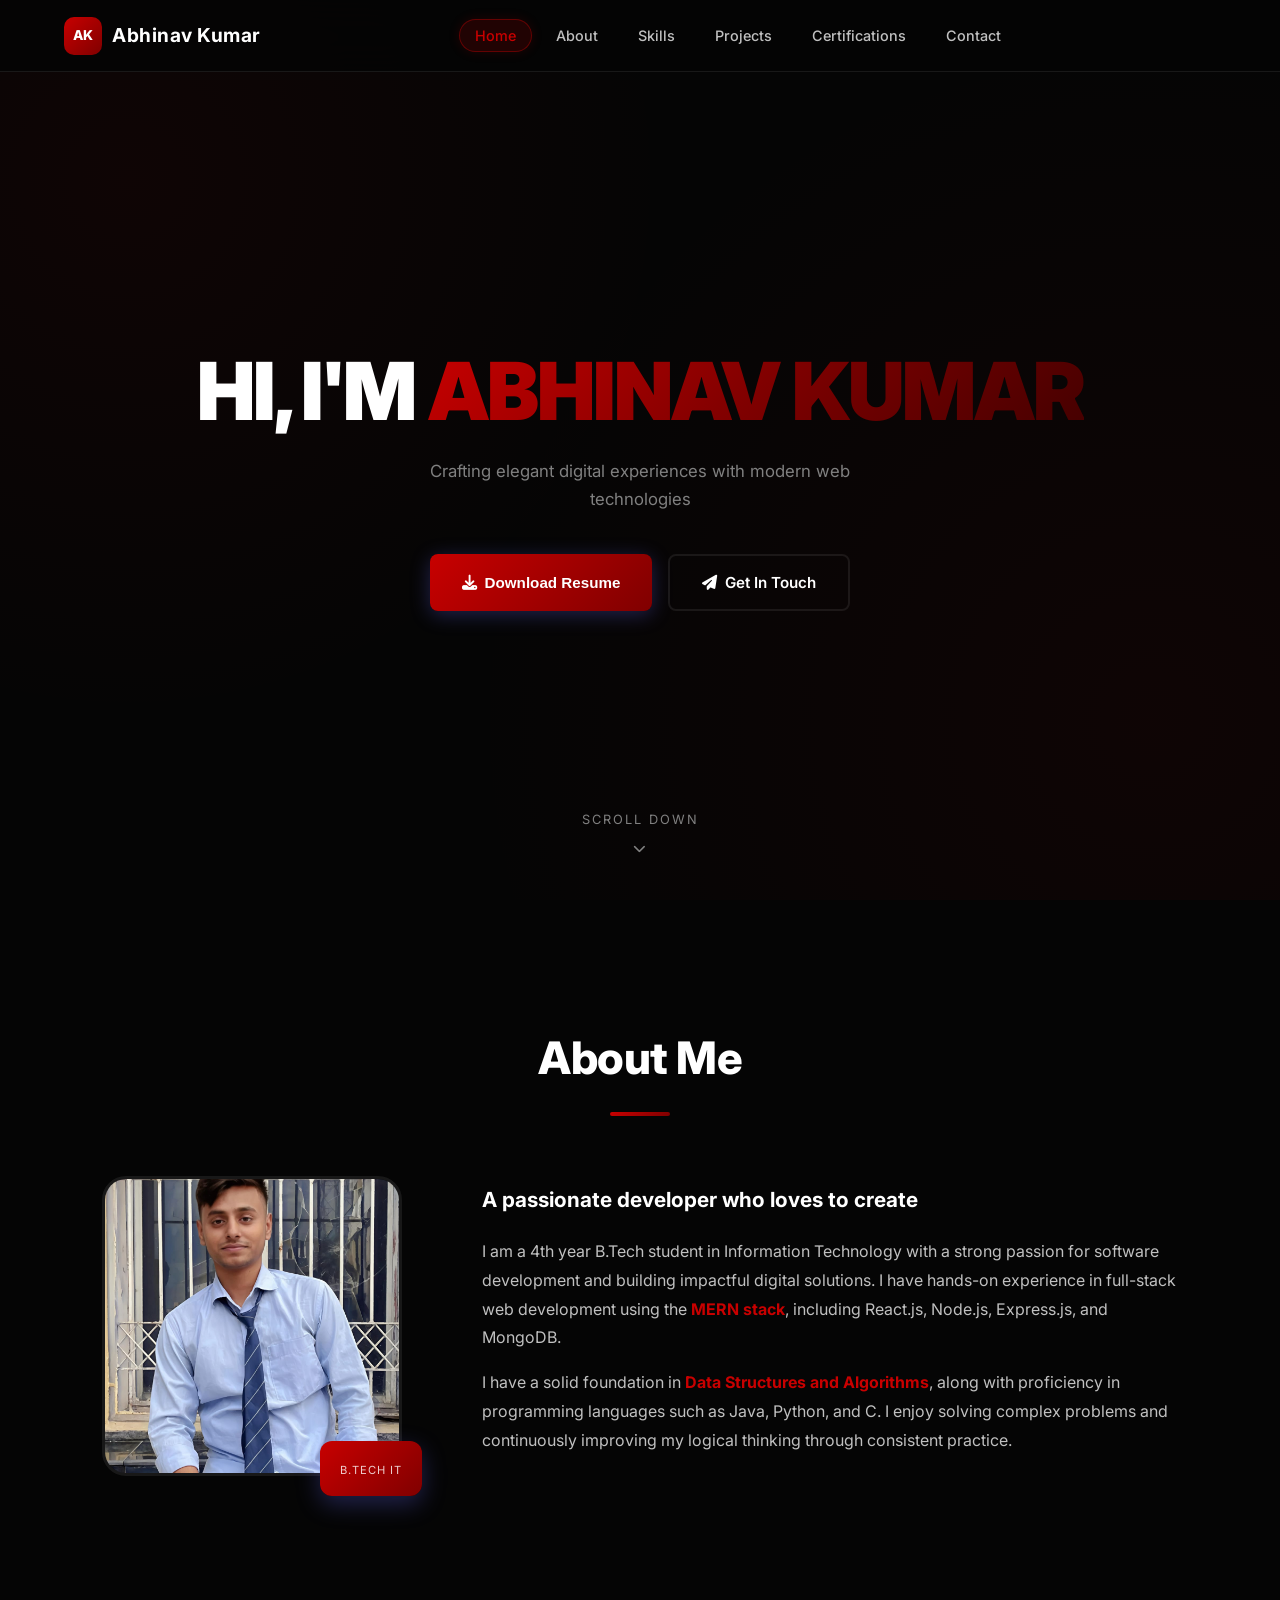
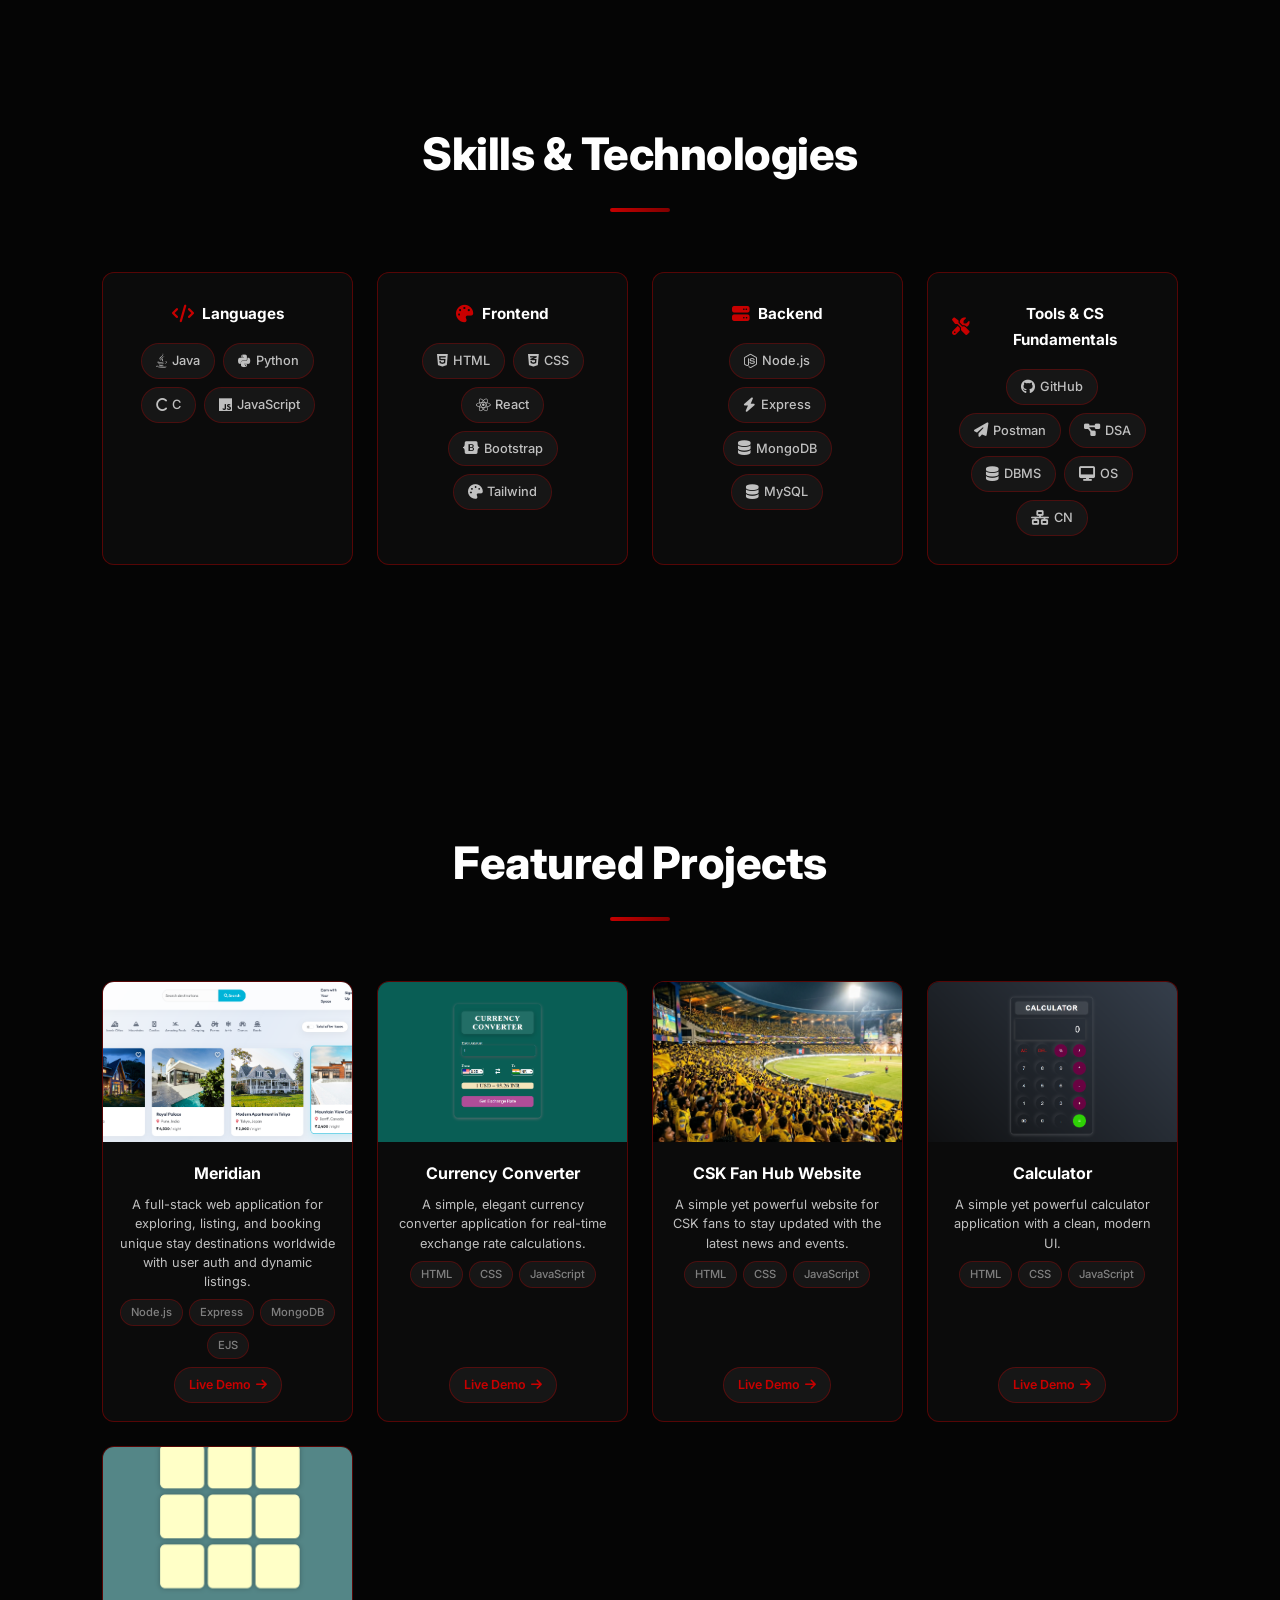
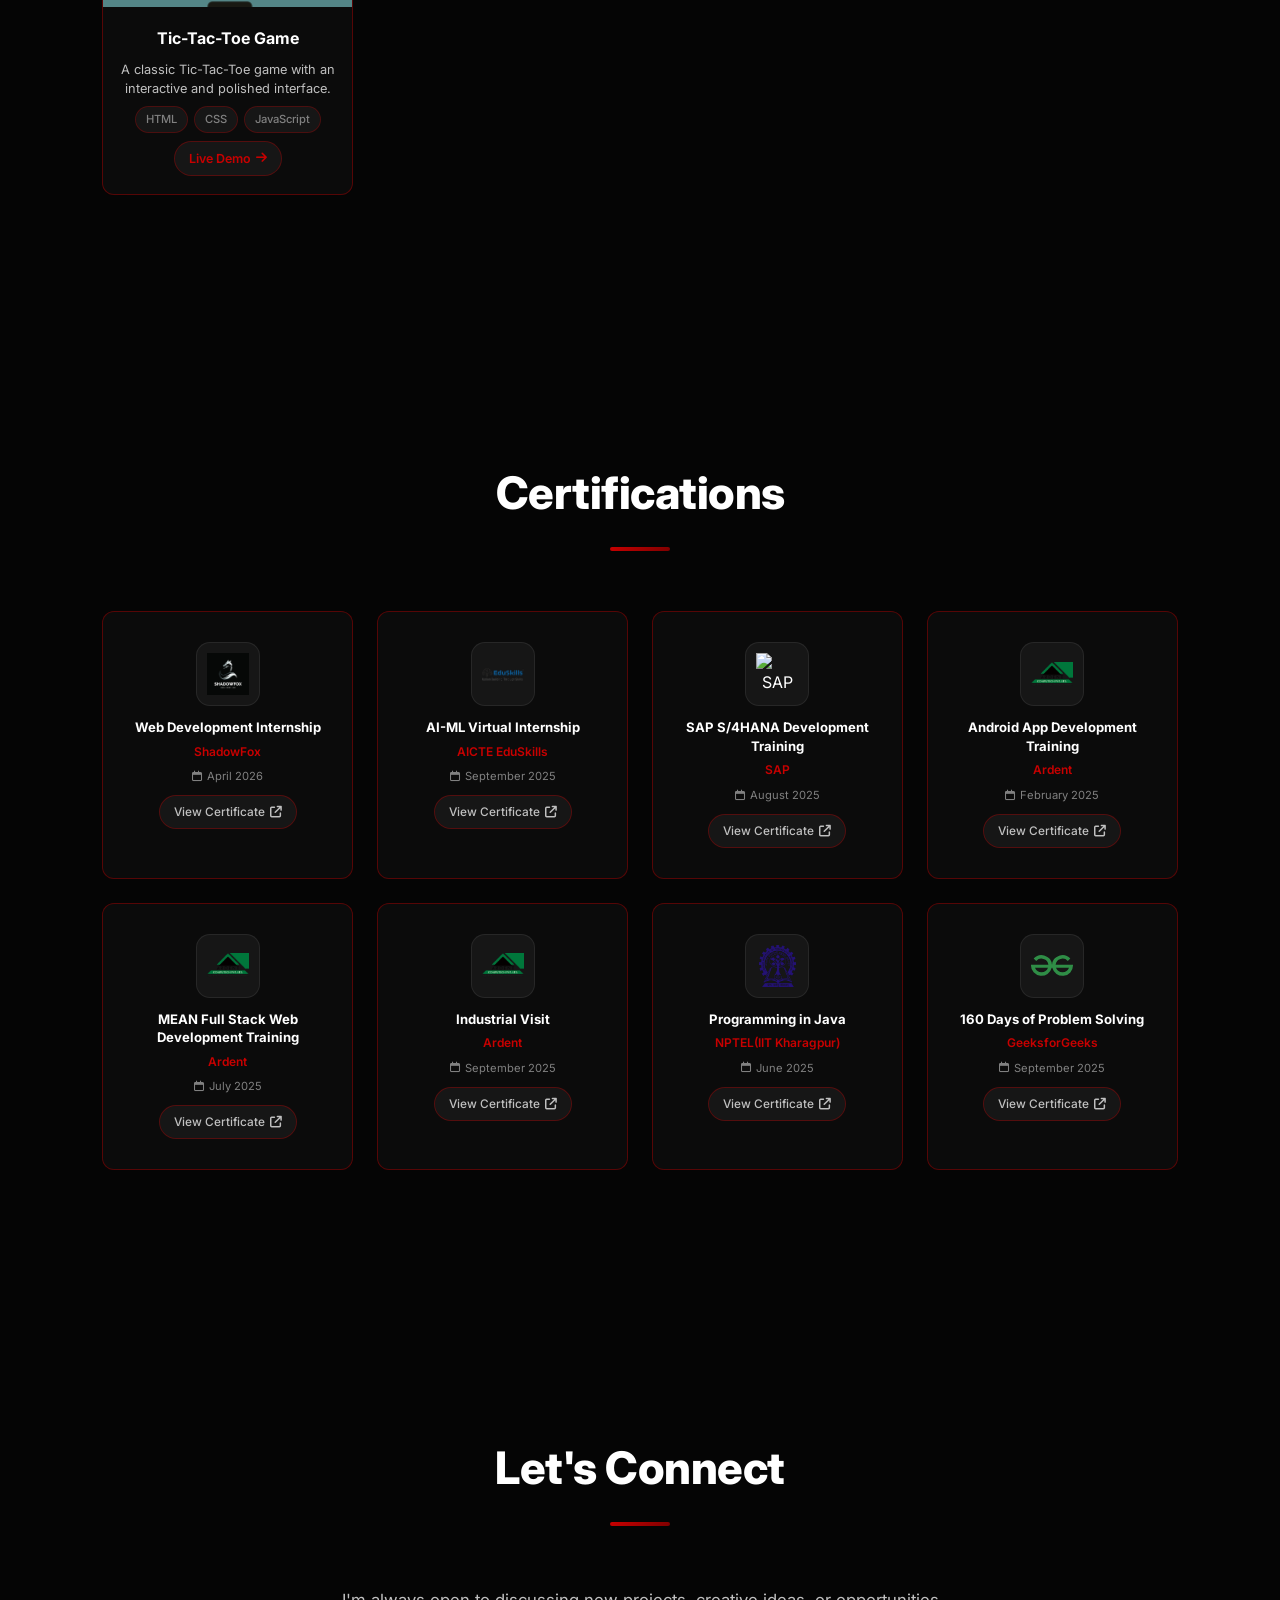
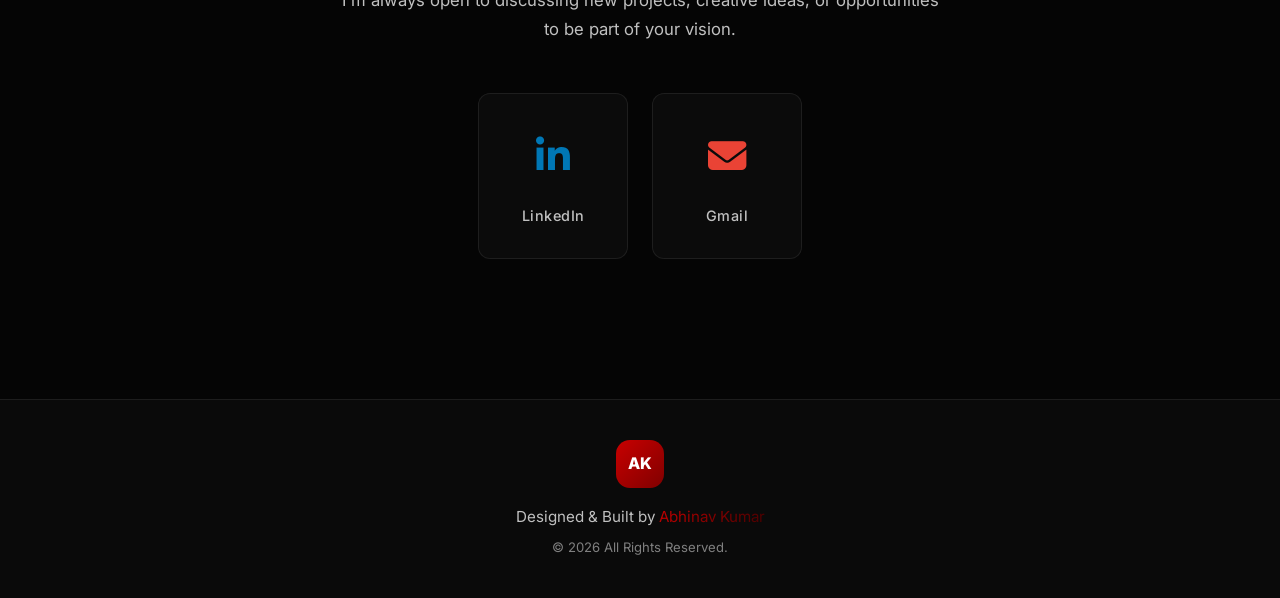
==== commit becf932b: "add" ====
--- a/portfolio/index.html
+++ b/portfolio/index.html
@@ -129,7 +129,7 @@
         <div class="about-text">
           <h3>A passionate developer who loves to create</h3>
           <p>
-            I am a third-year B.Tech student in Information Technology with a
+            I am a 4th year B.Tech student in Information Technology with a
             strong passion for software development and building impactful
             digital solutions. I have hands-on experience in full-stack web
             development using the <strong>MERN stack</strong>, including
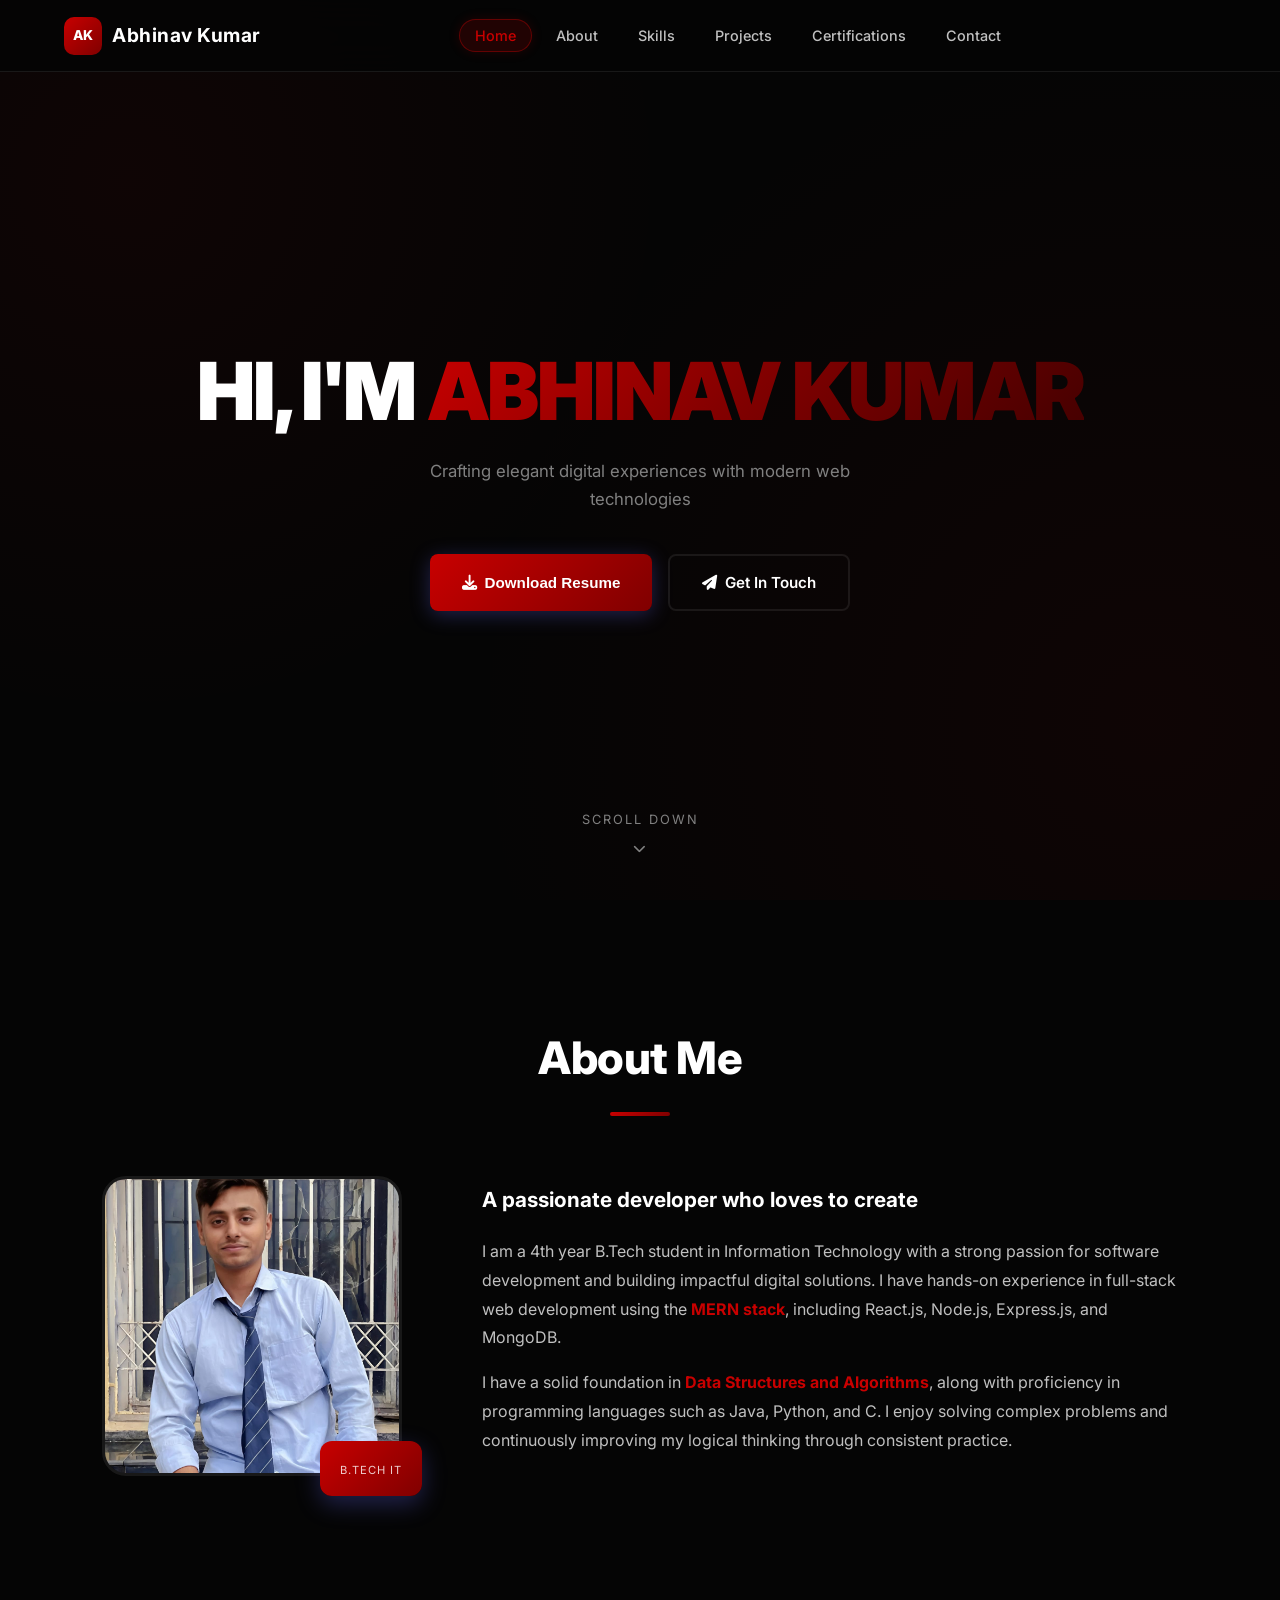
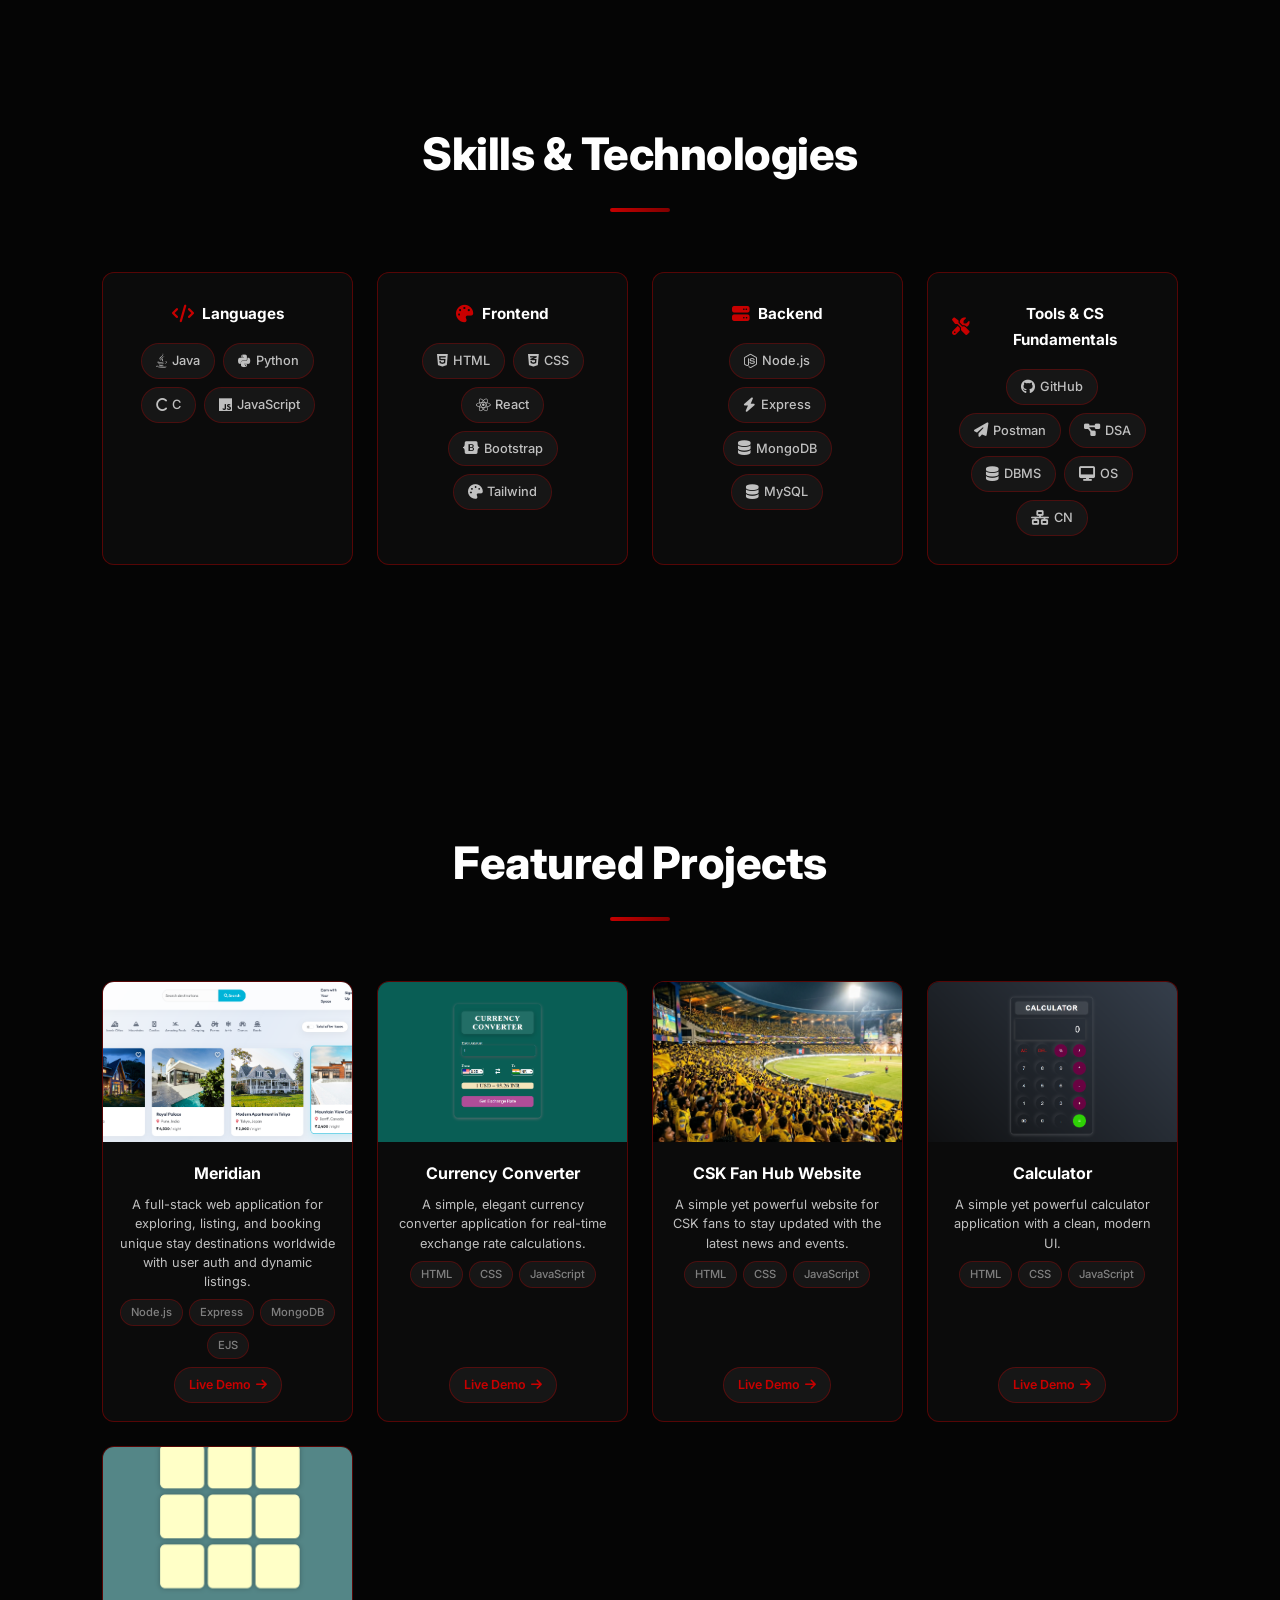
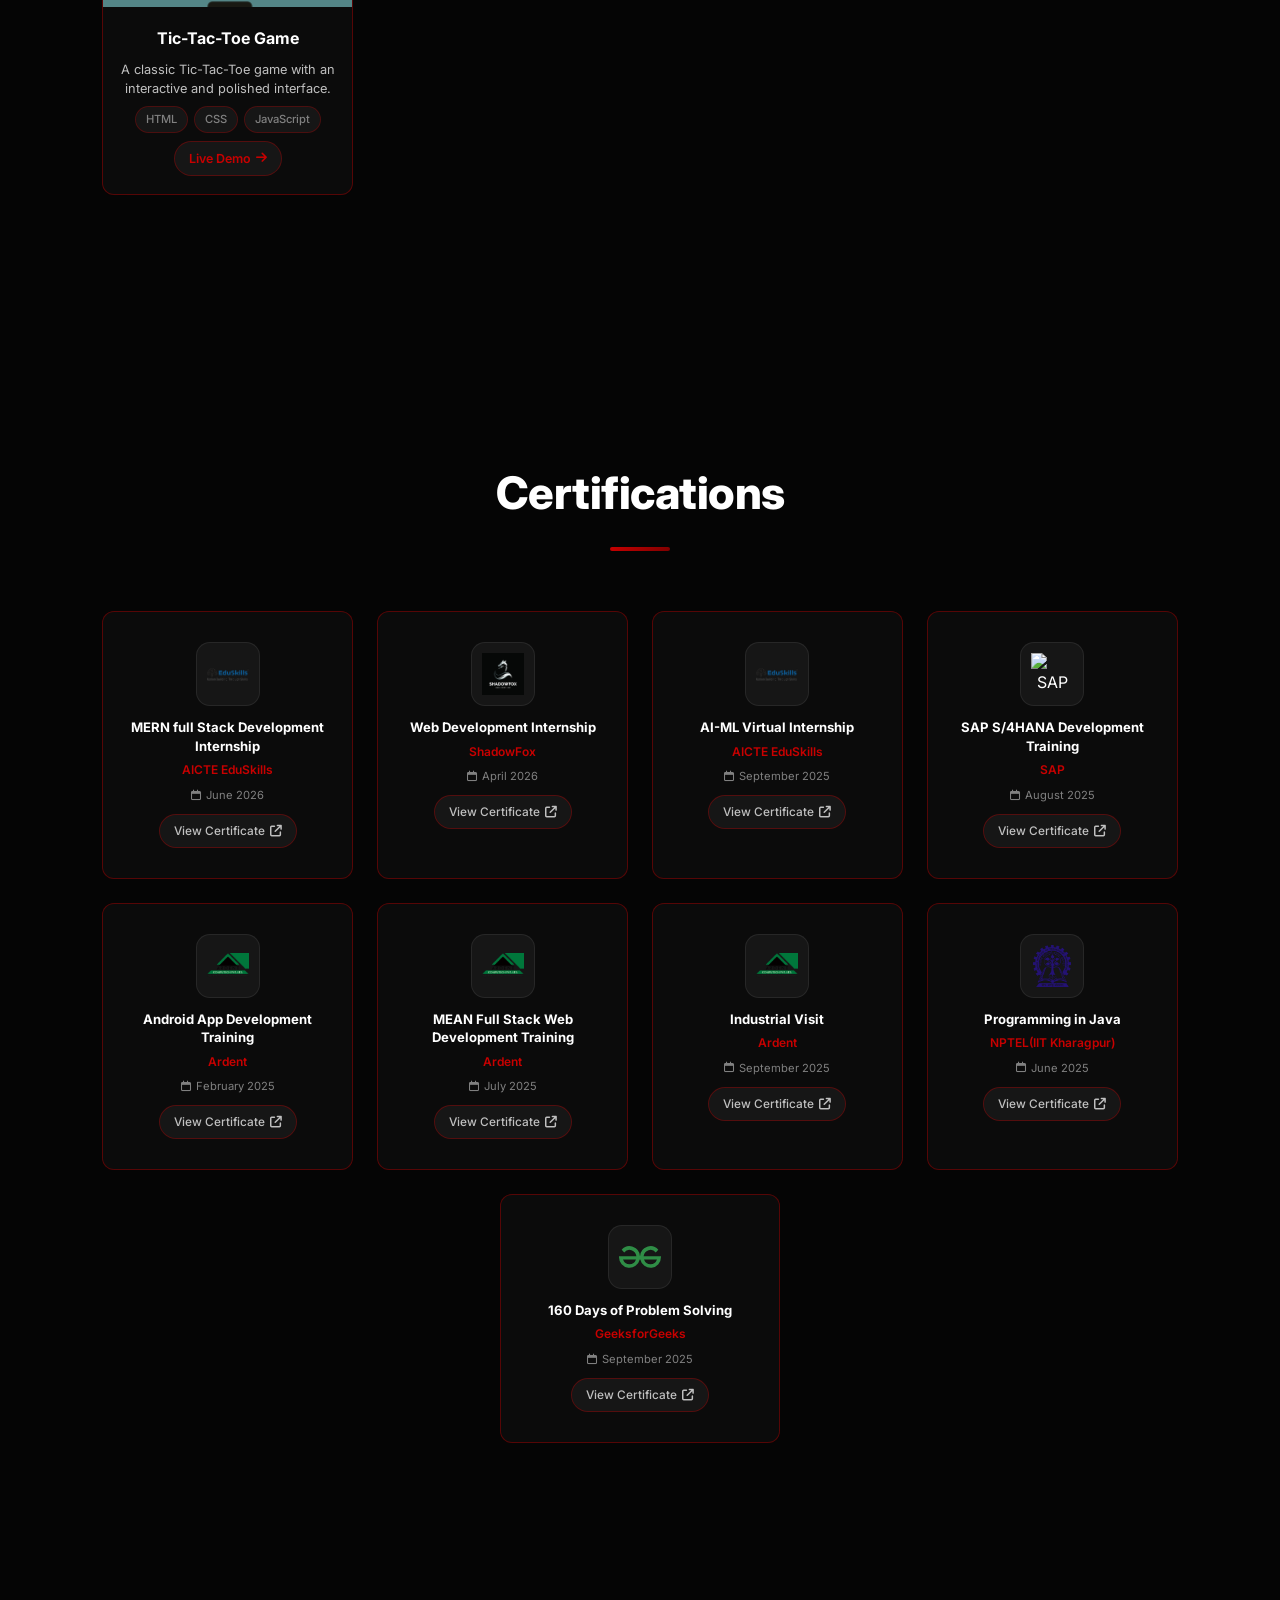
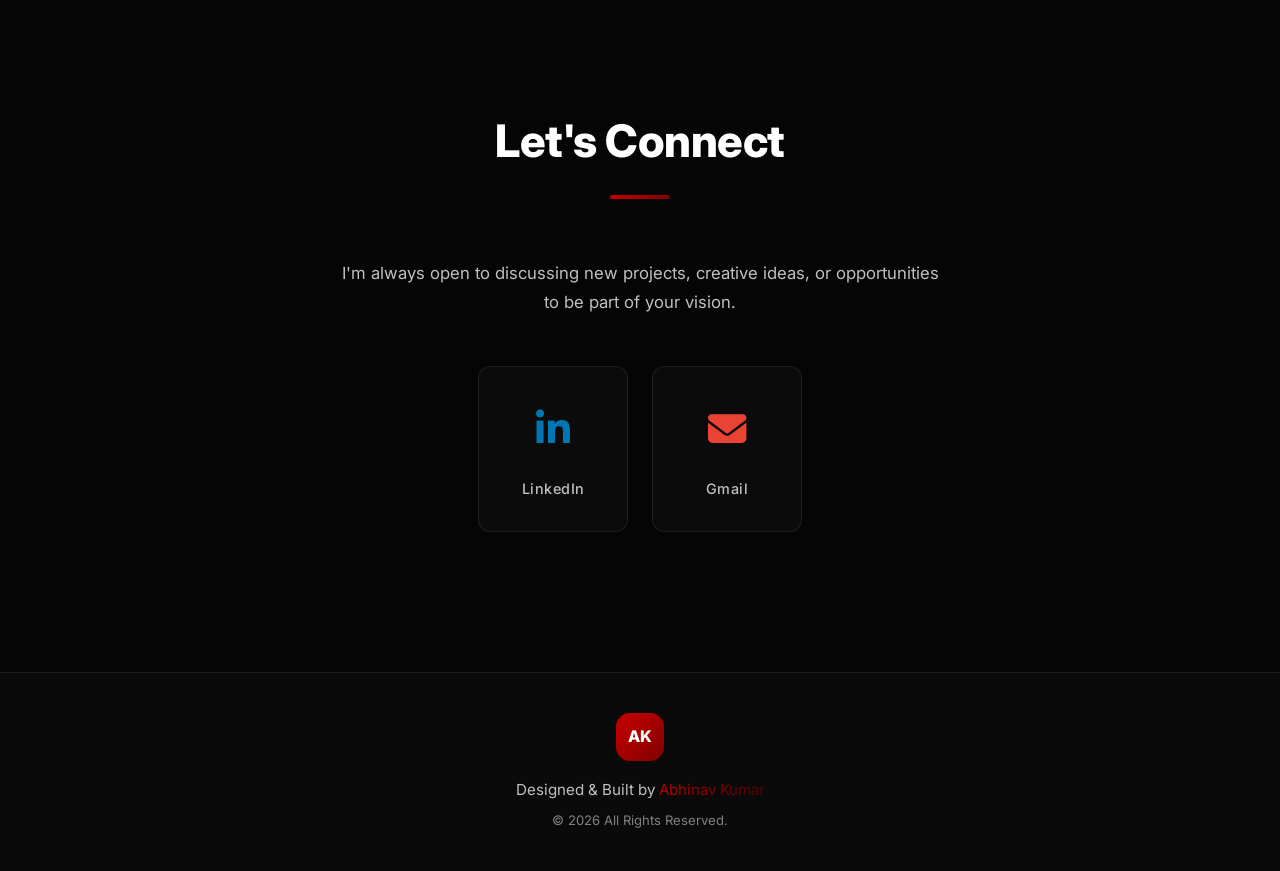
==== commit 4aa7d69f: "add" ====
--- a/portfolio/index.html
+++ b/portfolio/index.html
@@ -445,6 +445,27 @@
       <div class="cert-grid">
         <div class="cert-card">
           <div class="cert-icon">
+            <img src="assets/LOGO_EduSkills.png" alt="EduSkills" />
+          </div>
+          <div class="cert-info">
+            <h3>MERN full Stack Development Internship</h3>
+            <p class="cert-issuer">AICTE EduSkills</p>
+            <span class="cert-date"
+              ><i class="fa-regular fa-calendar"></i> June 2026</span
+            >
+            <a
+              data-href="assets/Mern_Internship_Certificate.pdf"
+              target="_blank"
+              class="cert-link js-link"
+              id="cert-link-mern"
+            >
+              View Certificate
+              <i class="fa-solid fa-arrow-up-right-from-square"></i>
+            </a>
+          </div>
+        </div>
+        <div class="cert-card">
+          <div class="cert-icon">
             <img src="assets/ShadowFox-logo.jpg" alt="ShadowFox" />
           </div>
           <div class="cert-info">
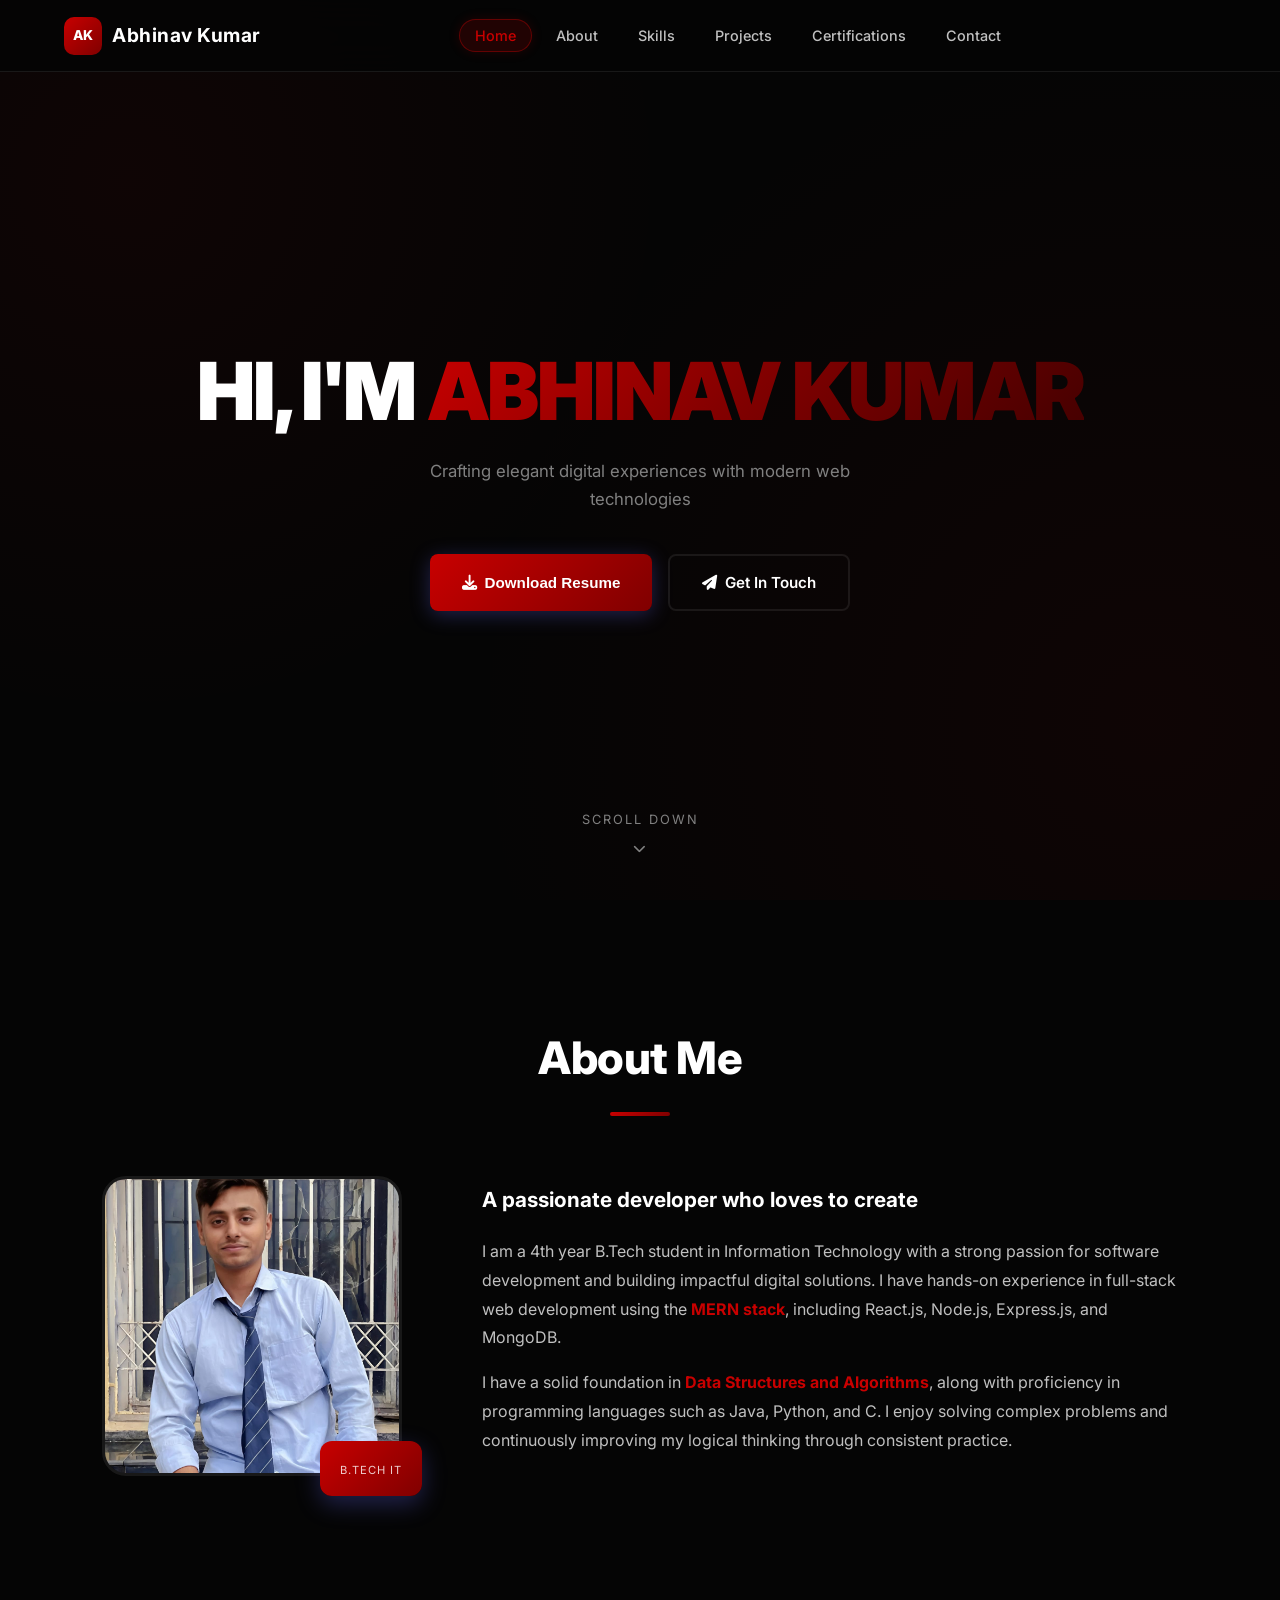
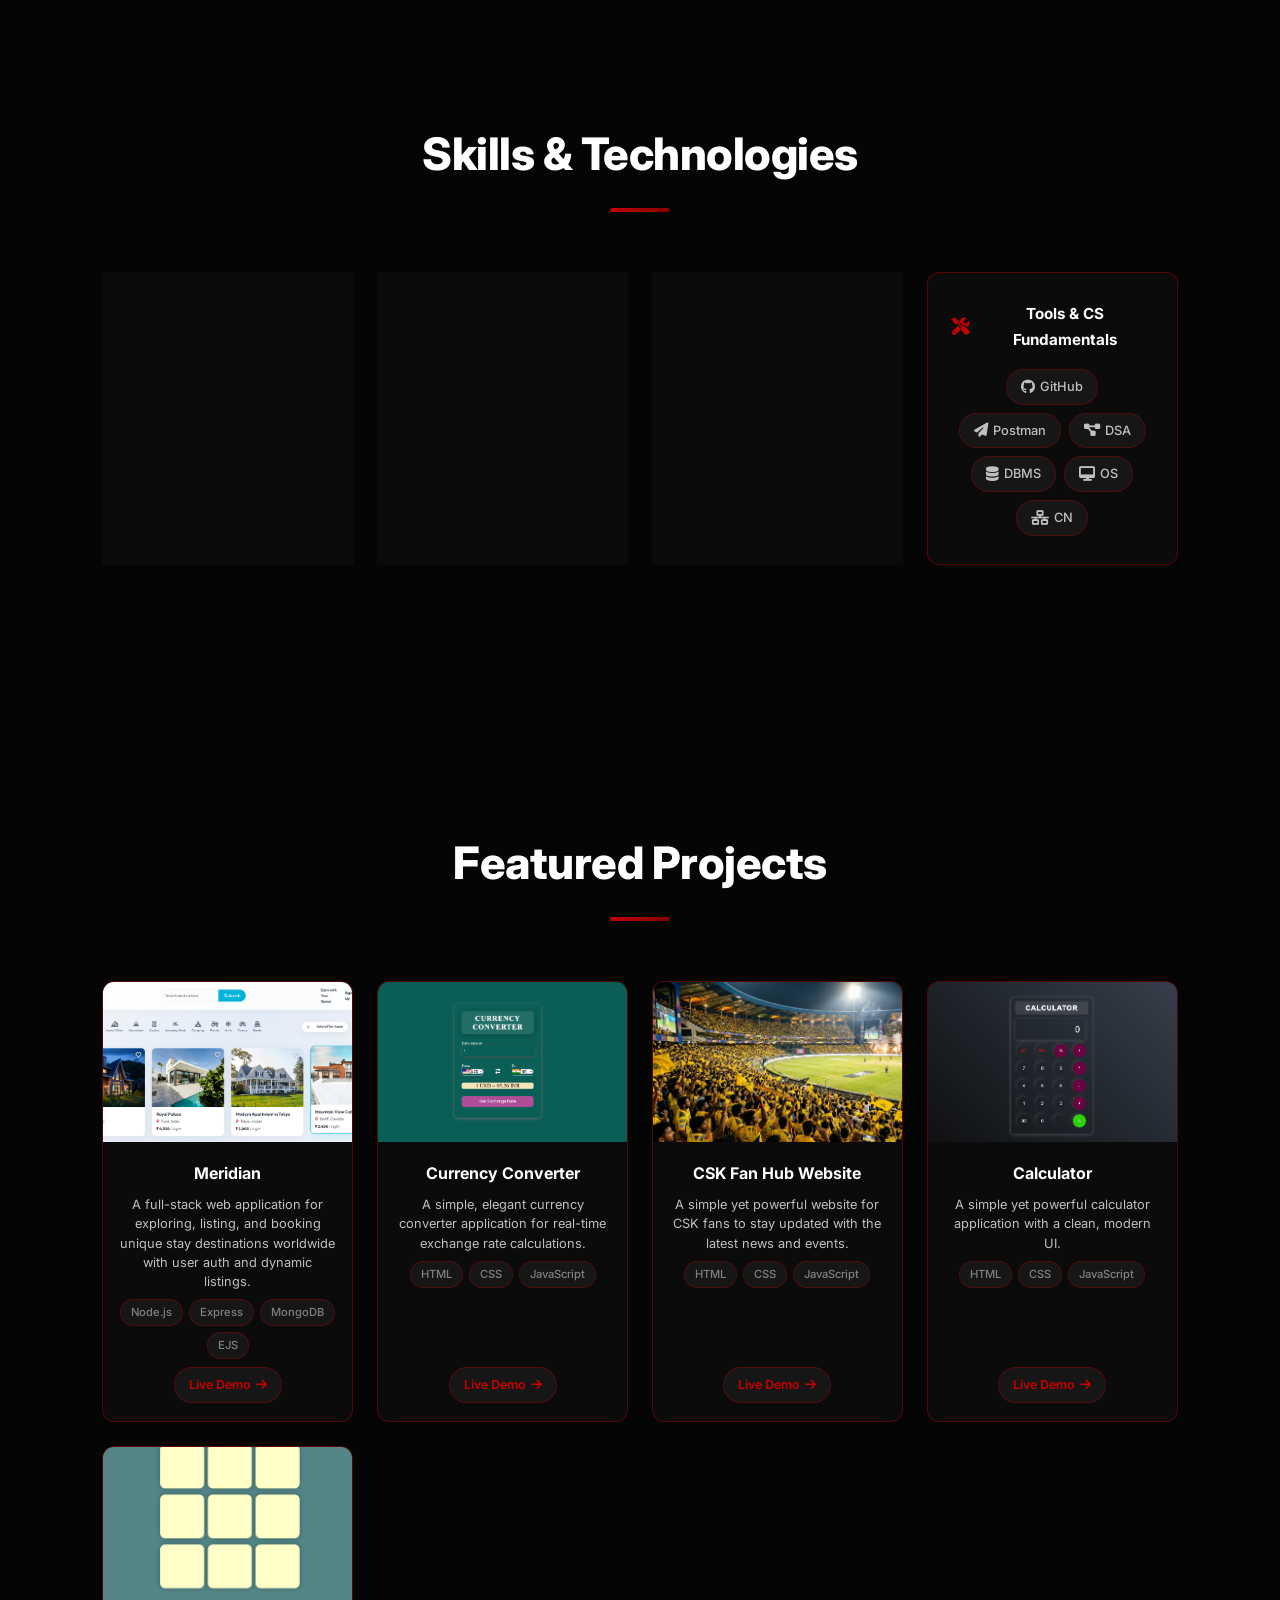
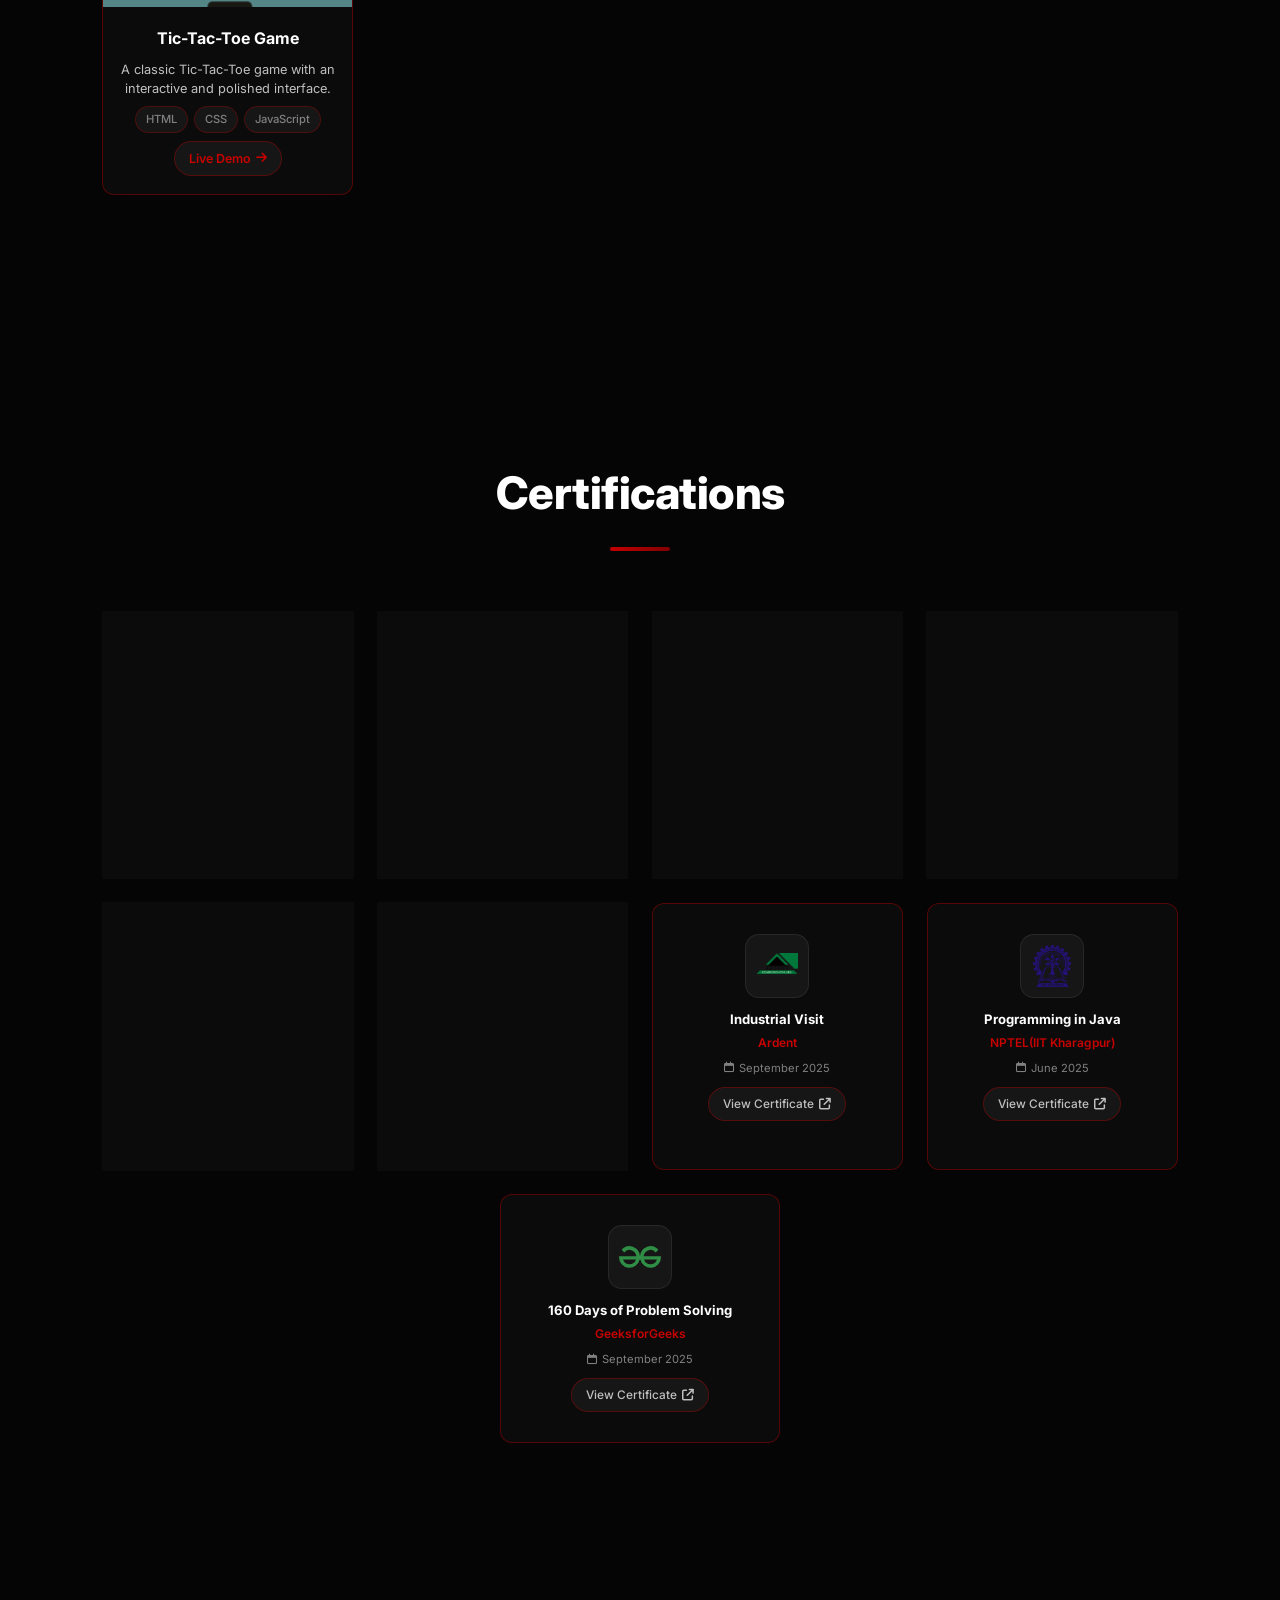
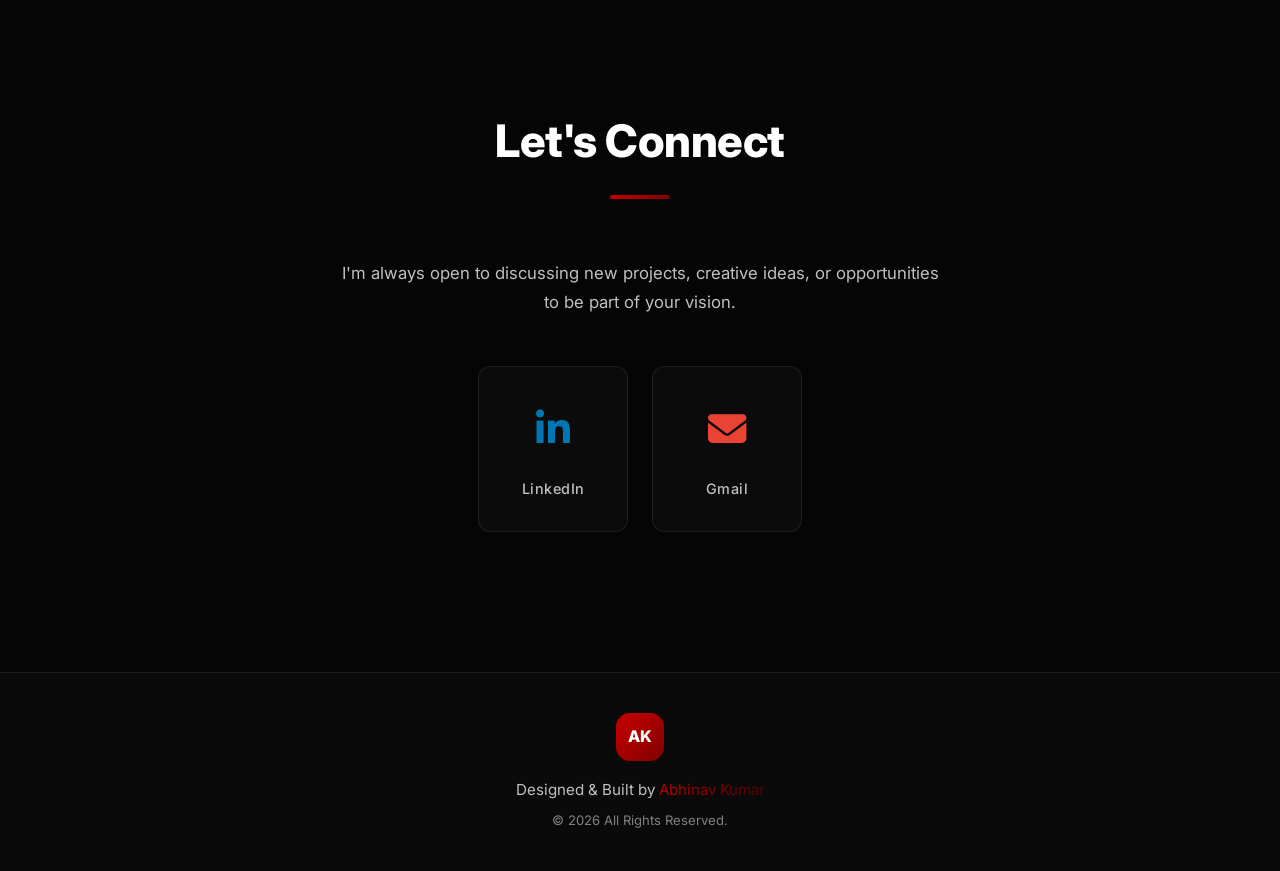
==== commit 8ead92b9: "add" ====
--- a/portfolio/index.html
+++ b/portfolio/index.html
@@ -457,7 +457,7 @@
               data-href="assets/Mern_Internship_Certificate.pdf"
               target="_blank"
               class="cert-link js-link"
-              id="cert-link-mern"
+              id="cert-link-aiml"
             >
               View Certificate
               <i class="fa-solid fa-arrow-up-right-from-square"></i>
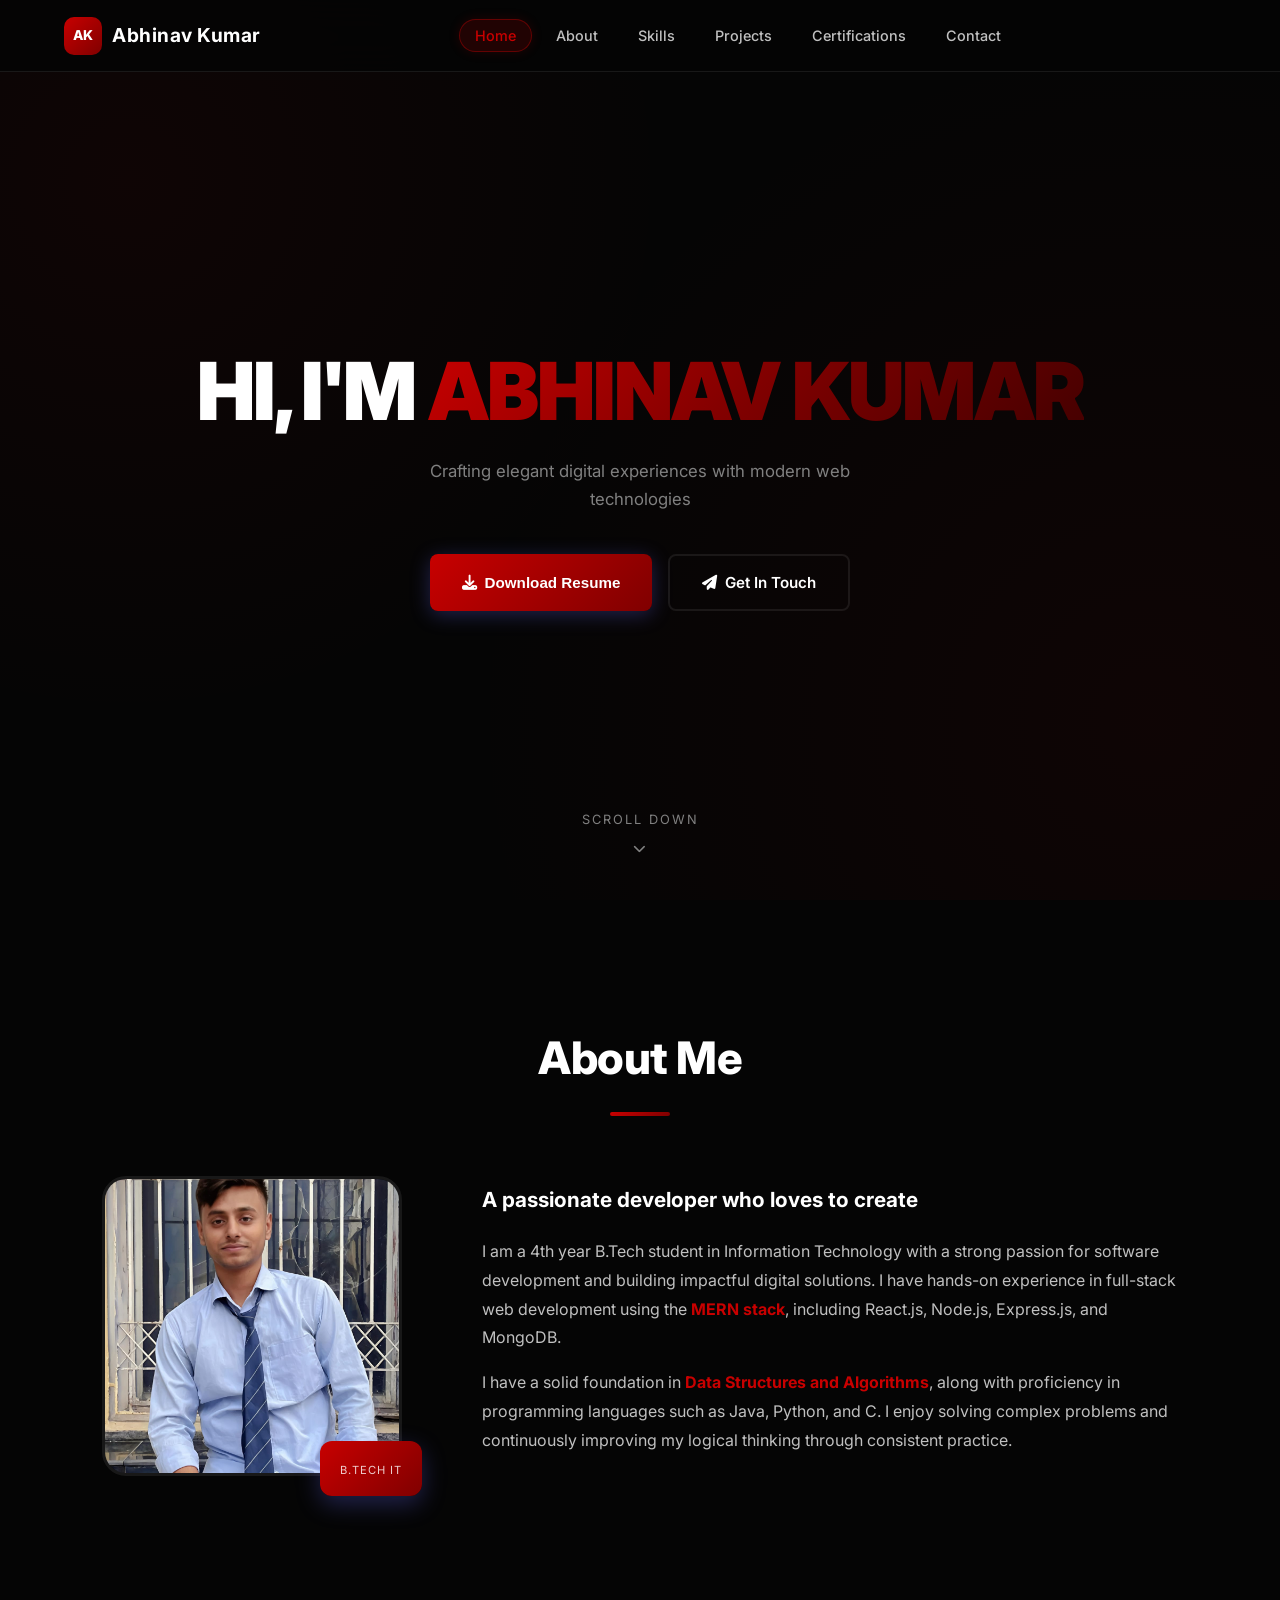
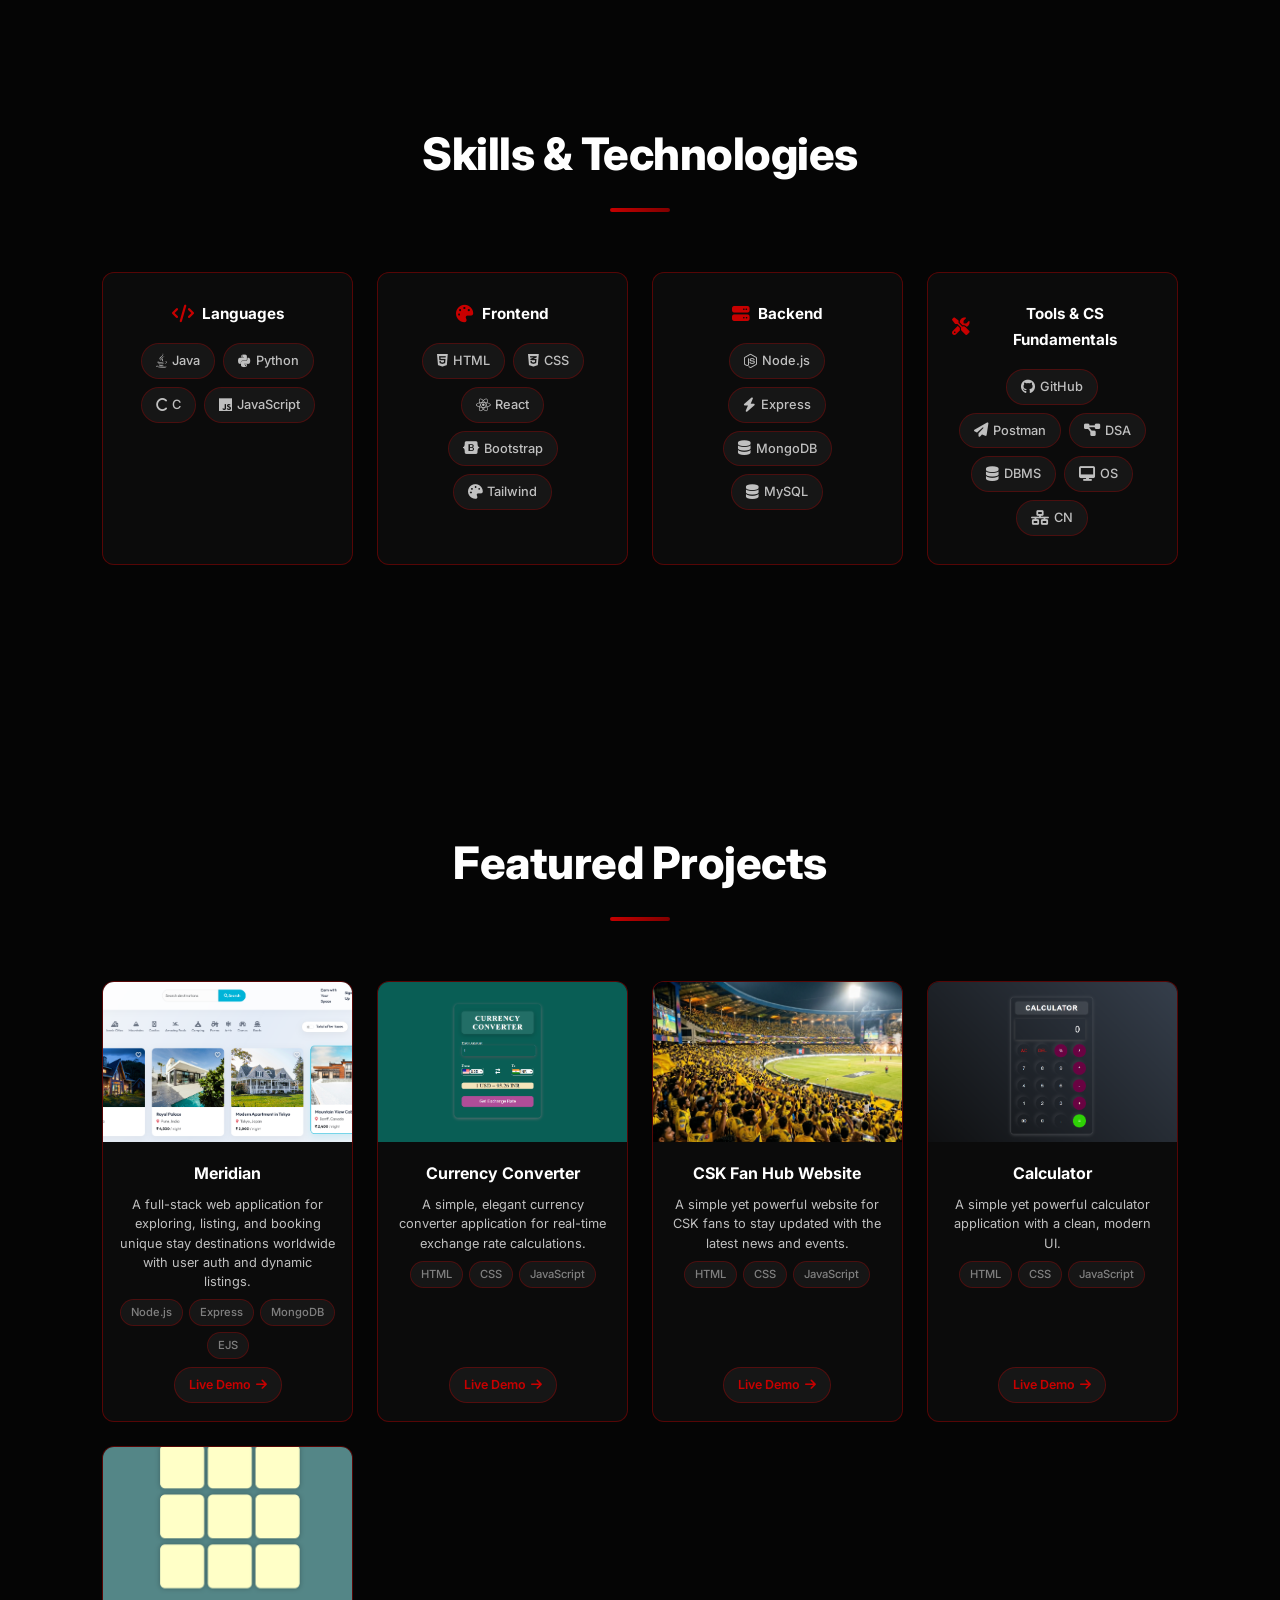
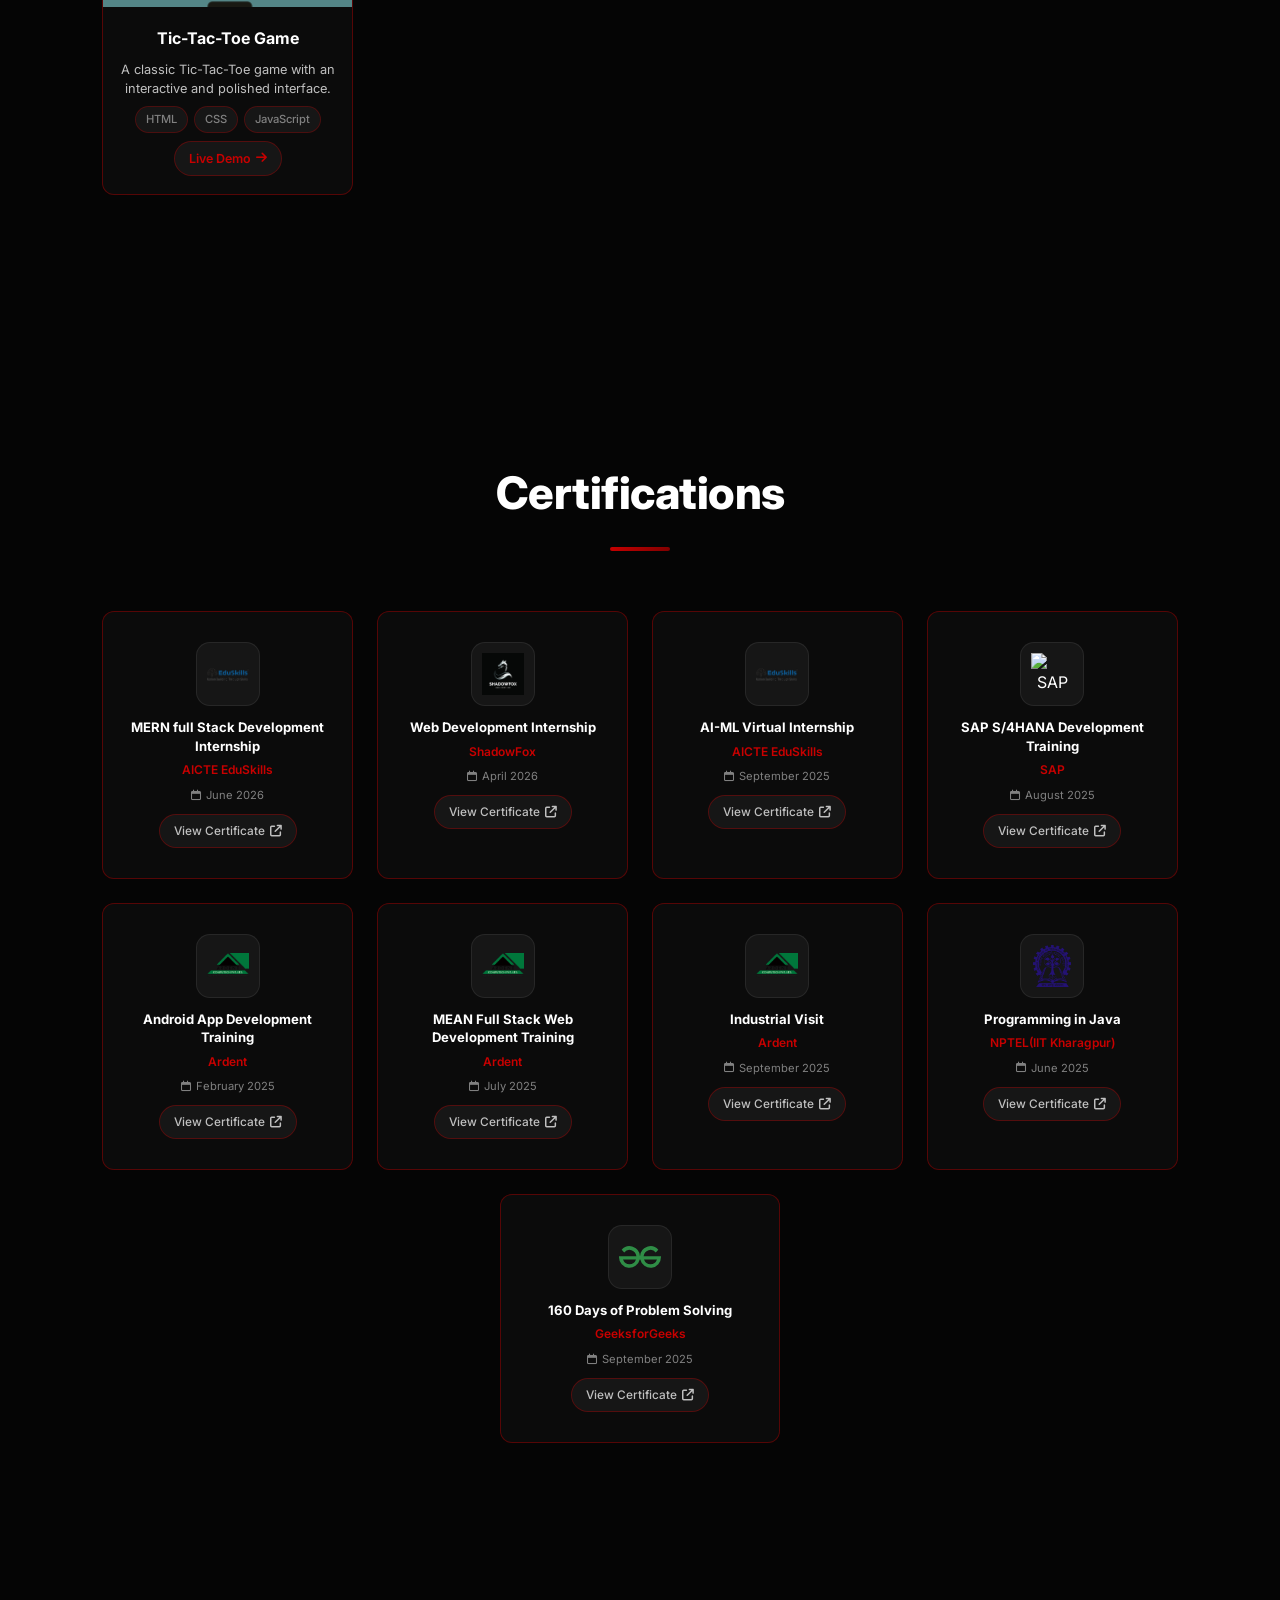
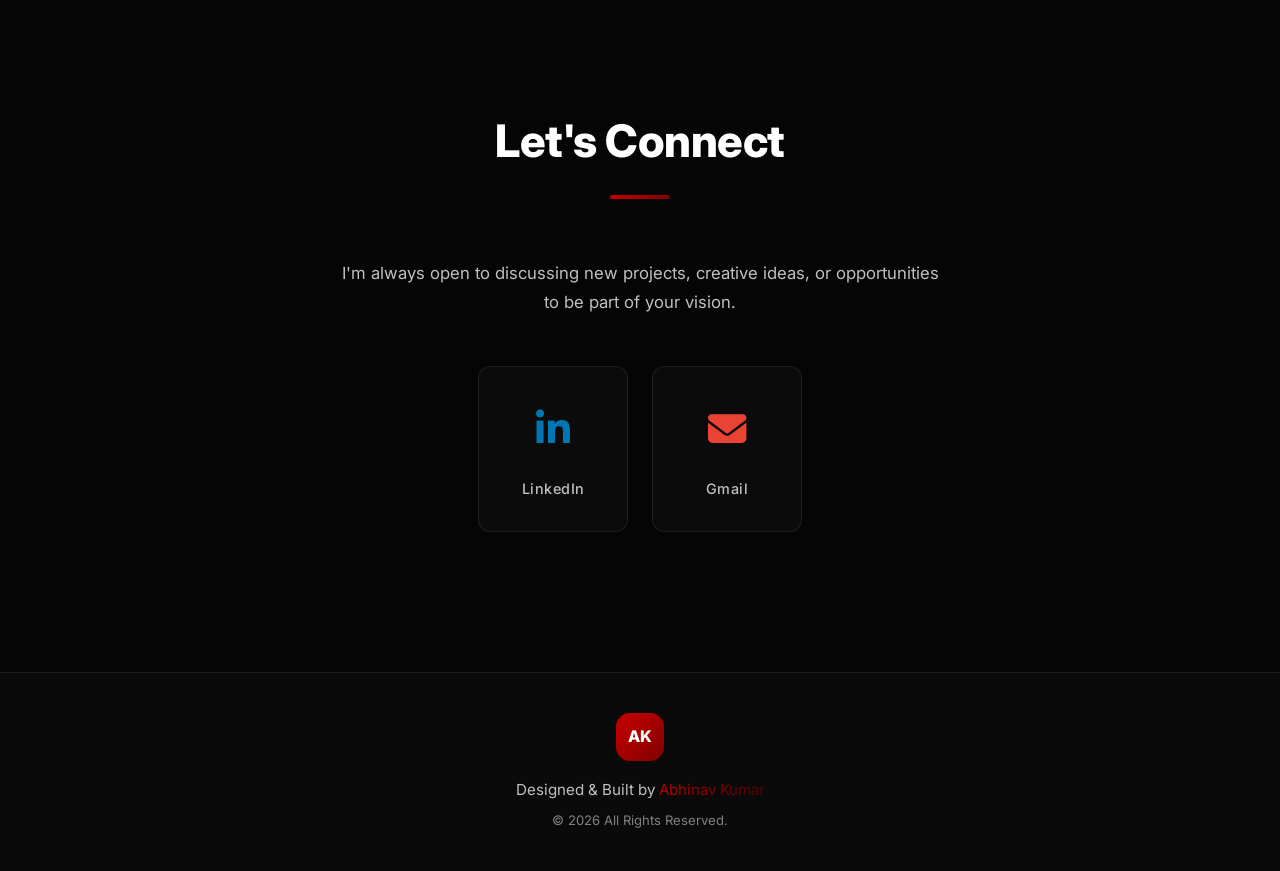
==== commit 3e17eec7: "add" ====
--- a/portfolio/index.html
+++ b/portfolio/index.html
@@ -454,7 +454,7 @@
               ><i class="fa-regular fa-calendar"></i> June 2026</span
             >
             <a
-              data-href="assets/Mern_Internship_Certificate.pdf"
+              data-href="assets/Mern_Internship_certificate.pdf.pdf"
               target="_blank"
               class="cert-link js-link"
               id="cert-link-aiml"
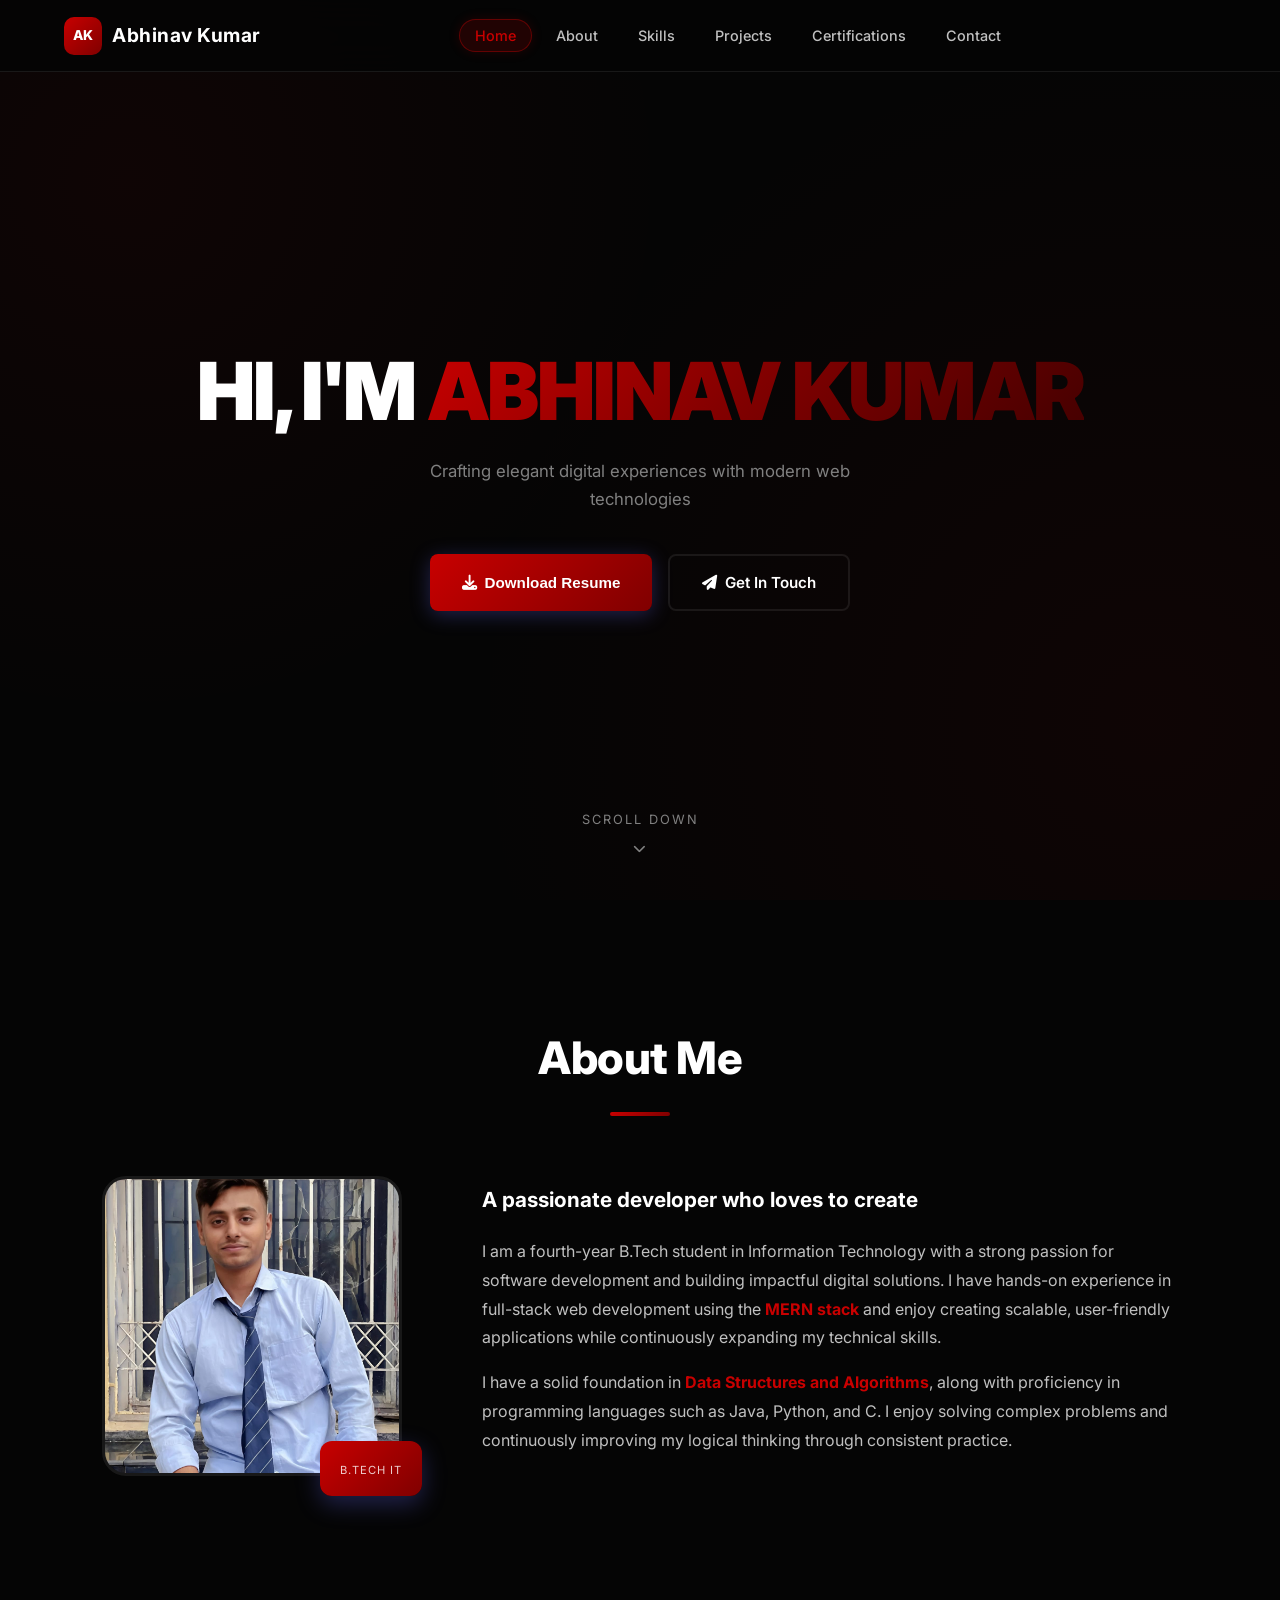
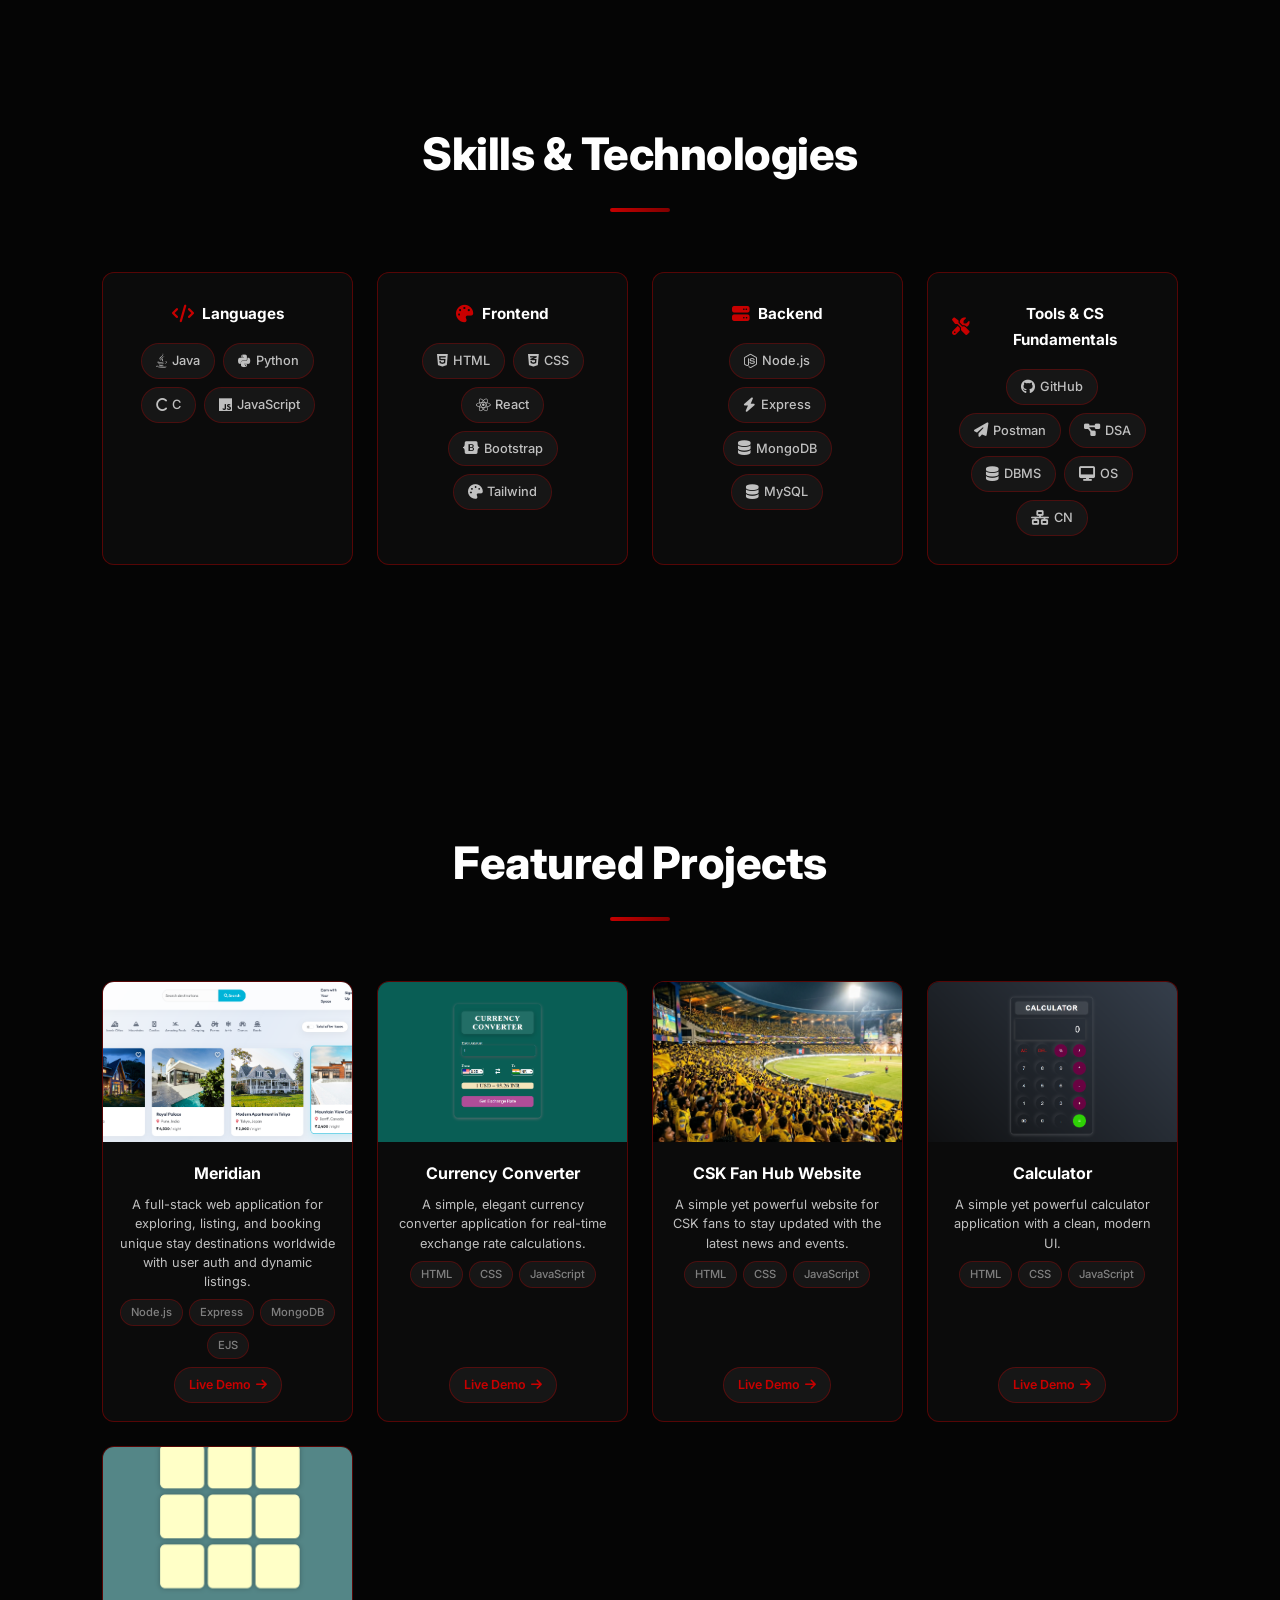
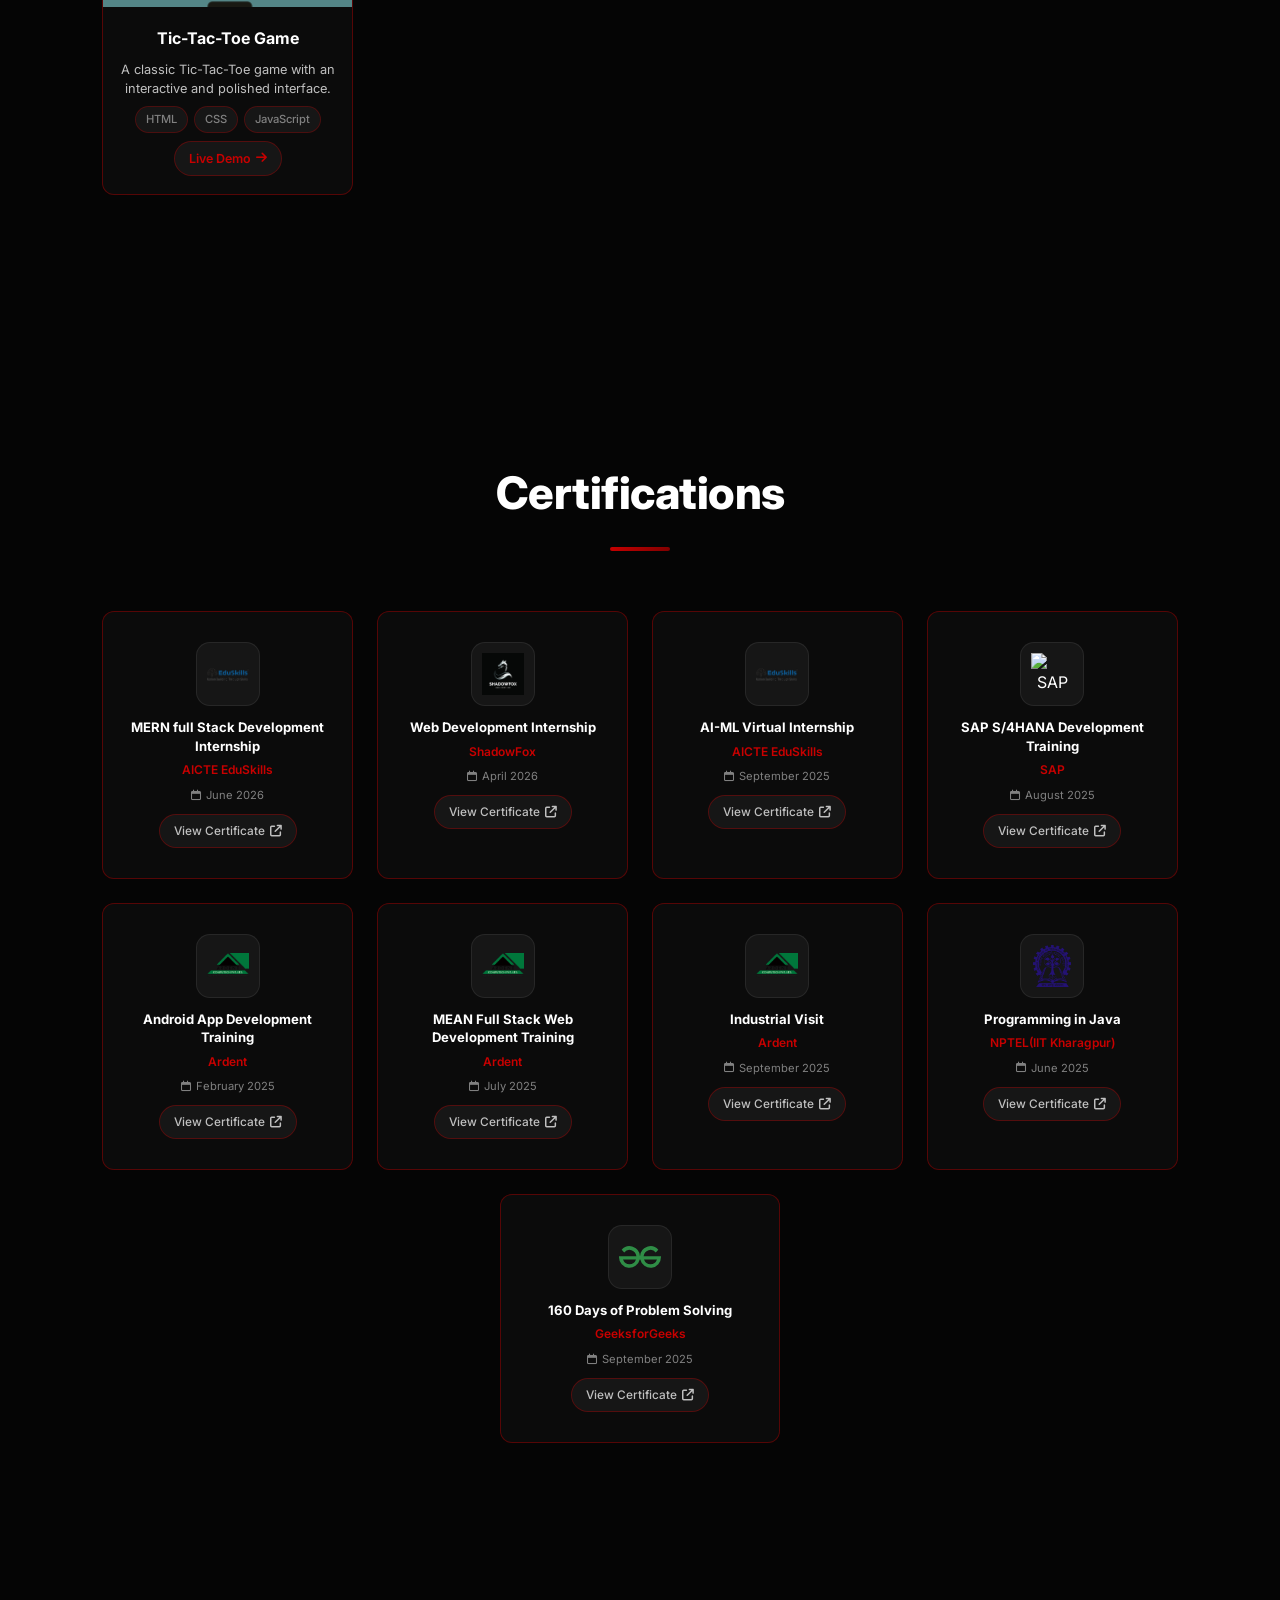
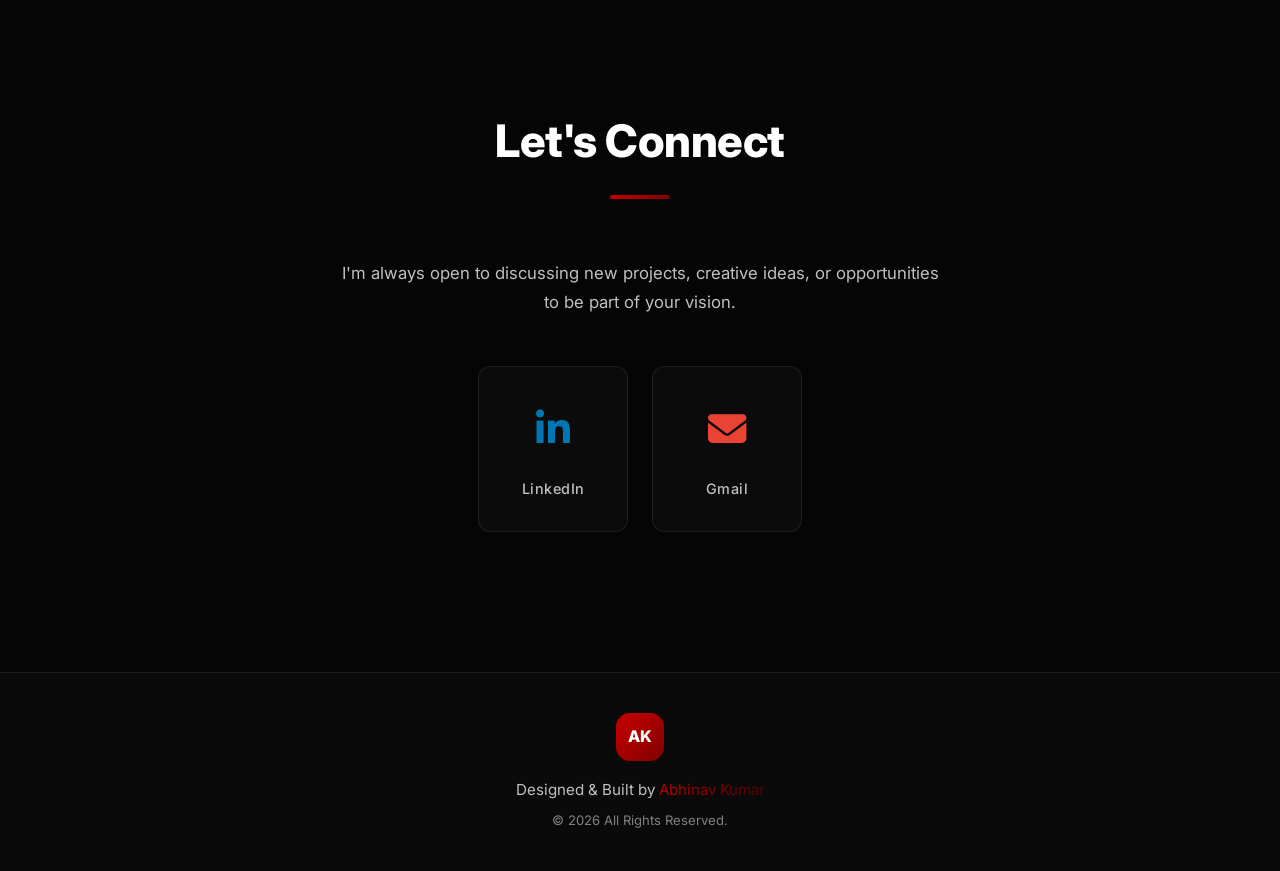
==== commit 475ef31a: "add" ====
--- a/portfolio/index.html
+++ b/portfolio/index.html
@@ -73,10 +73,7 @@
 
     <!-- Hero Section -->
     <section id="home" class="hero">
-
-      <h1>
-        Hi, I'm <span class="gradient-text">Abhinav Kumar</span>
-      </h1>
+      <h1>Hi, I'm <span class="gradient-text">Abhinav Kumar</span></h1>
 
       <p class="hero-description">
         Crafting elegant digital experiences with modern web technologies
@@ -89,14 +86,12 @@
           id="btn-resume"
         >
           <i class="fa-solid fa-download"></i> Download Resume
-      </button>
+        </button>
         <a href="#contact" class="btn btn-outline" id="btn-contact">
           <i class="fa-solid fa-paper-plane"></i> Get In Touch
         </a>
       </div>
-      <div
-        class="hero-scroll-indicator"
-      >
+      <div class="hero-scroll-indicator">
         <span>Scroll Down</span>
         <div class="scroll-arrow">
           <i class="fa-solid fa-chevron-down"></i>
@@ -105,19 +100,13 @@
     </section>
 
     <!-- About Section -->
-    <section
-      id="about"
-      class="about-section"
-    >
+    <section id="about" class="about-section">
       <div class="section-header">
-
         <h2>About Me</h2>
         <div class="section-line"></div>
       </div>
       <div class="about-container">
-        <div
-          class="about-image-wrapper"
-        >
+        <div class="about-image-wrapper">
           <div class="about-image-frame">
             <img src="assets/myphoto.jpeg" alt="Abhinav Kumar" />
             <div class="about-image-glow"></div>
@@ -129,11 +118,12 @@
         <div class="about-text">
           <h3>A passionate developer who loves to create</h3>
           <p>
-            I am a 4th year B.Tech student in Information Technology with a
+            I am a fourth-year B.Tech student in Information Technology with a
             strong passion for software development and building impactful
             digital solutions. I have hands-on experience in full-stack web
-            development using the <strong>MERN stack</strong>, including
-            React.js, Node.js, Express.js, and MongoDB.
+            development using the <strong>MERN stack</strong> and enjoy creating scalable,
+            user-friendly applications while continuously expanding my technical
+            skills. 
           </p>
           <p>
             I have a solid foundation in
@@ -142,18 +132,13 @@
             enjoy solving complex problems and continuously improving my logical
             thinking through consistent practice.
           </p>
-
         </div>
       </div>
     </section>
 
     <!-- Skills Section -->
-    <section
-      id="skills"
-      class="skills-section"
-    >
+    <section id="skills" class="skills-section">
       <div class="section-header">
-
         <h2>Skills & Technologies</h2>
         <div class="section-line"></div>
       </div>
@@ -241,18 +226,14 @@
     </section>
 
     <!-- Projects Section -->
-    <section
-      id="projects"
-      class="projects-section"
-    >
+    <section id="projects" class="projects-section">
       <div class="section-header">
-
         <h2>Featured Projects</h2>
         <div class="section-line"></div>
       </div>
       <div class="project-grid">
         <div class="project-card">
-            <div class="project-image">
+          <div class="project-image">
             <img src="assets/meridian.png" alt="Meridian" />
             <div>
               <a
@@ -341,7 +322,8 @@
           <div class="project-info">
             <h3>CSK Fan Hub Website</h3>
             <p>
-              A simple yet powerful website for CSK fans to stay updated with the latest news and events.
+              A simple yet powerful website for CSK fans to stay updated with
+              the latest news and events.
             </p>
             <div class="project-tech">
               <span>HTML</span>
@@ -433,15 +415,11 @@
     </section>
 
     <!-- Certifications Section -->
-    <section
-      id="certifications"
-      class="certifications-section"
-    >
+    <section id="certifications" class="certifications-section">
       <div class="section-header">
-
         <h2>Certifications</h2>
         <div class="section-line"></div>
-      </div>      
+      </div>
       <div class="cert-grid">
         <div class="cert-card">
           <div class="cert-icon">
@@ -454,7 +432,7 @@
               ><i class="fa-regular fa-calendar"></i> June 2026</span
             >
             <a
-              data-href="assets/Mern_Internship_certificate.pdf.pdf"
+              data-href="assets/Mern_Internship_certificate.pdf"
               target="_blank"
               class="cert-link js-link"
               id="cert-link-aiml"
@@ -485,7 +463,7 @@
             </a>
           </div>
         </div>
-        
+
         <div class="cert-card">
           <div class="cert-icon">
             <img src="assets/LOGO_EduSkills.png" alt="EduSkills" />
@@ -507,7 +485,7 @@
             </a>
           </div>
         </div>
-                
+
         <div class="cert-card">
           <div class="cert-icon">
             <img
@@ -646,12 +624,8 @@
     </section>
 
     <!-- Contact Section -->
-    <section
-      id="contact"
-      class="contact-section"
-    >
+    <section id="contact" class="contact-section">
       <div class="section-header">
-
         <h2>Let's Connect</h2>
         <div class="section-line"></div>
       </div>
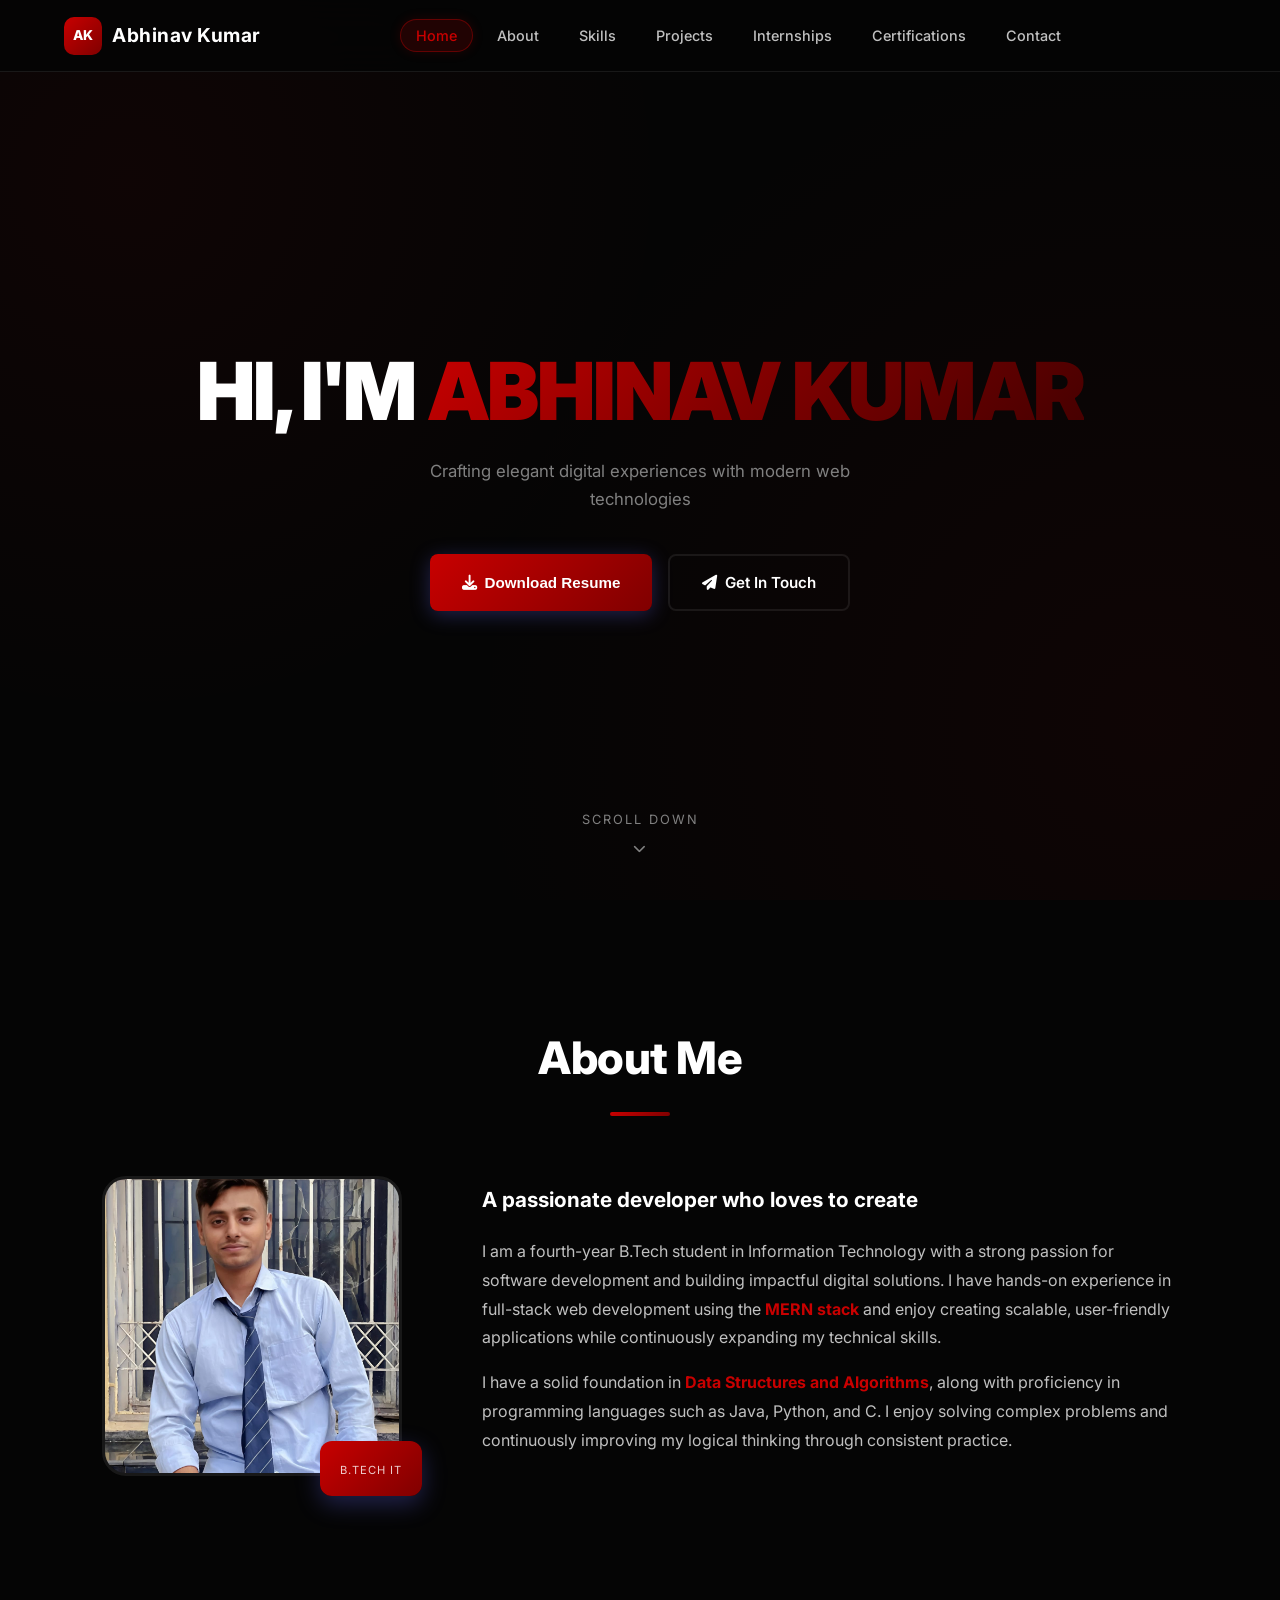
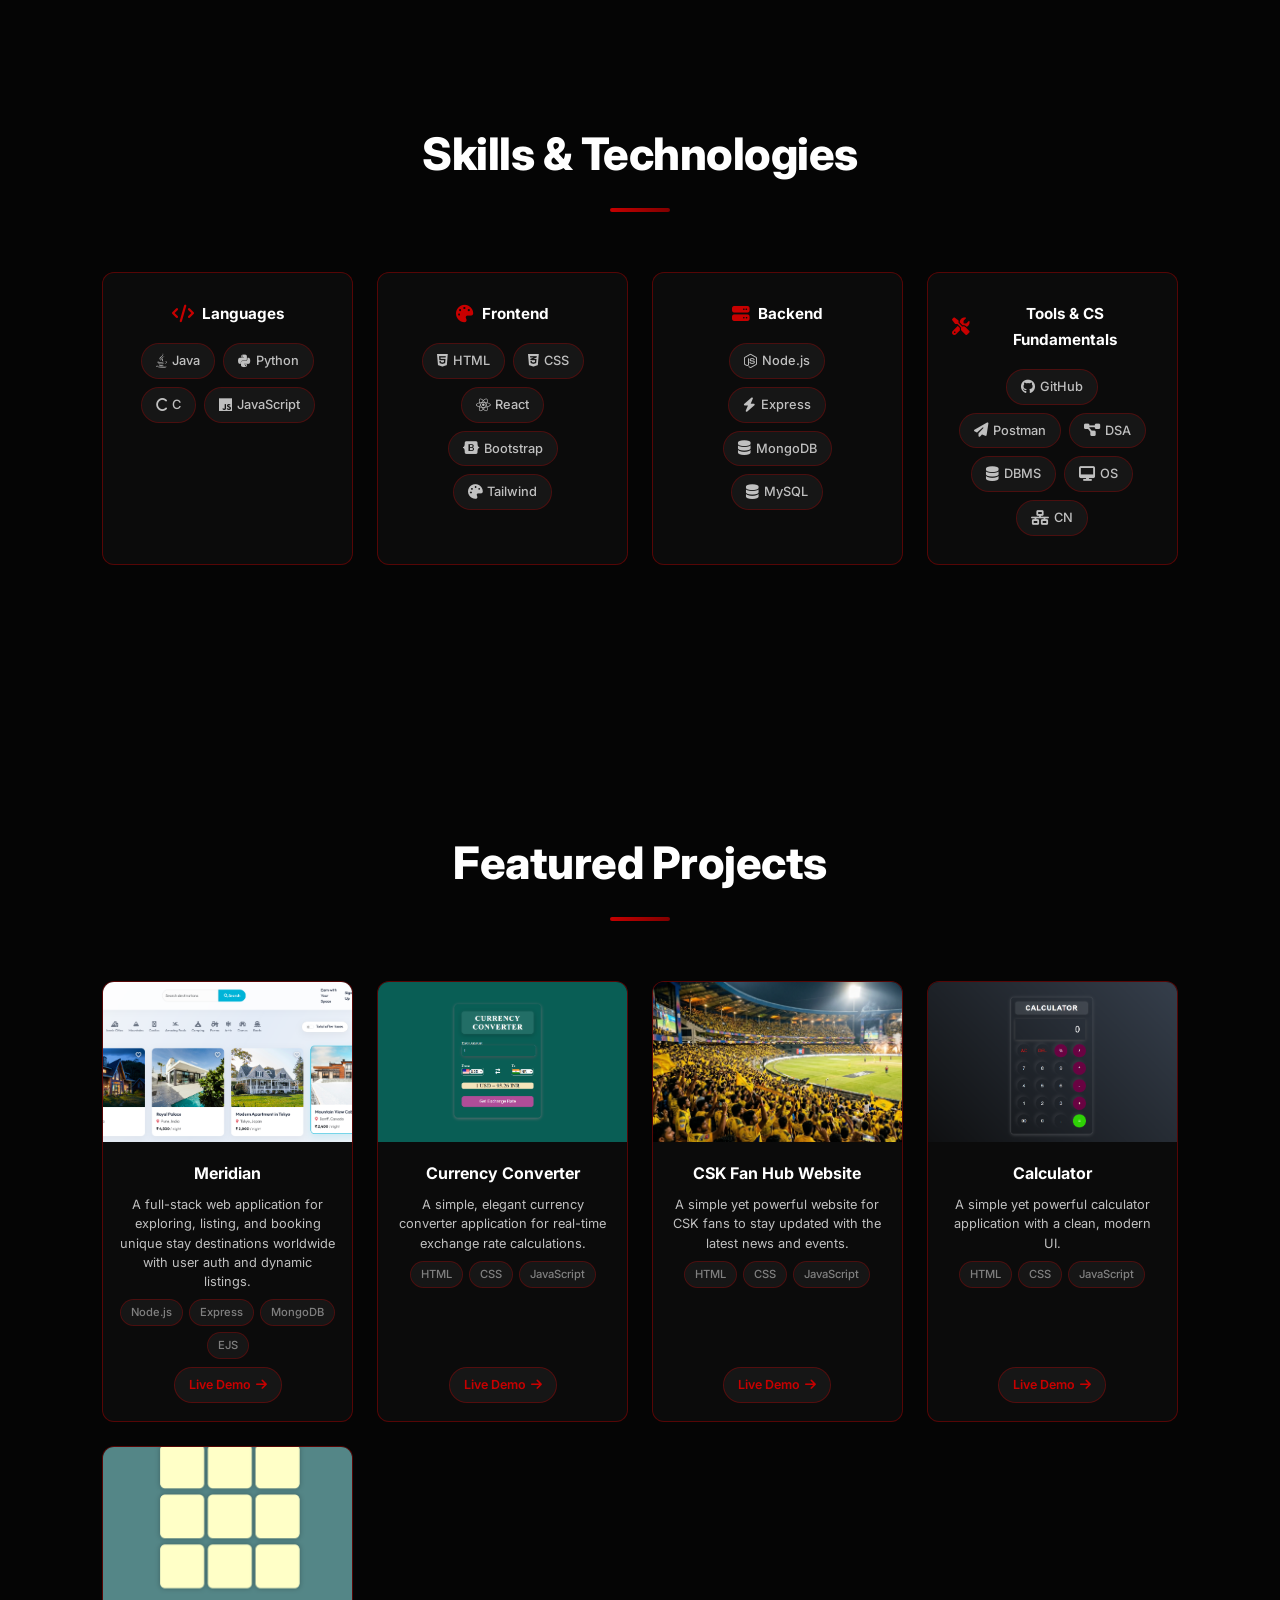
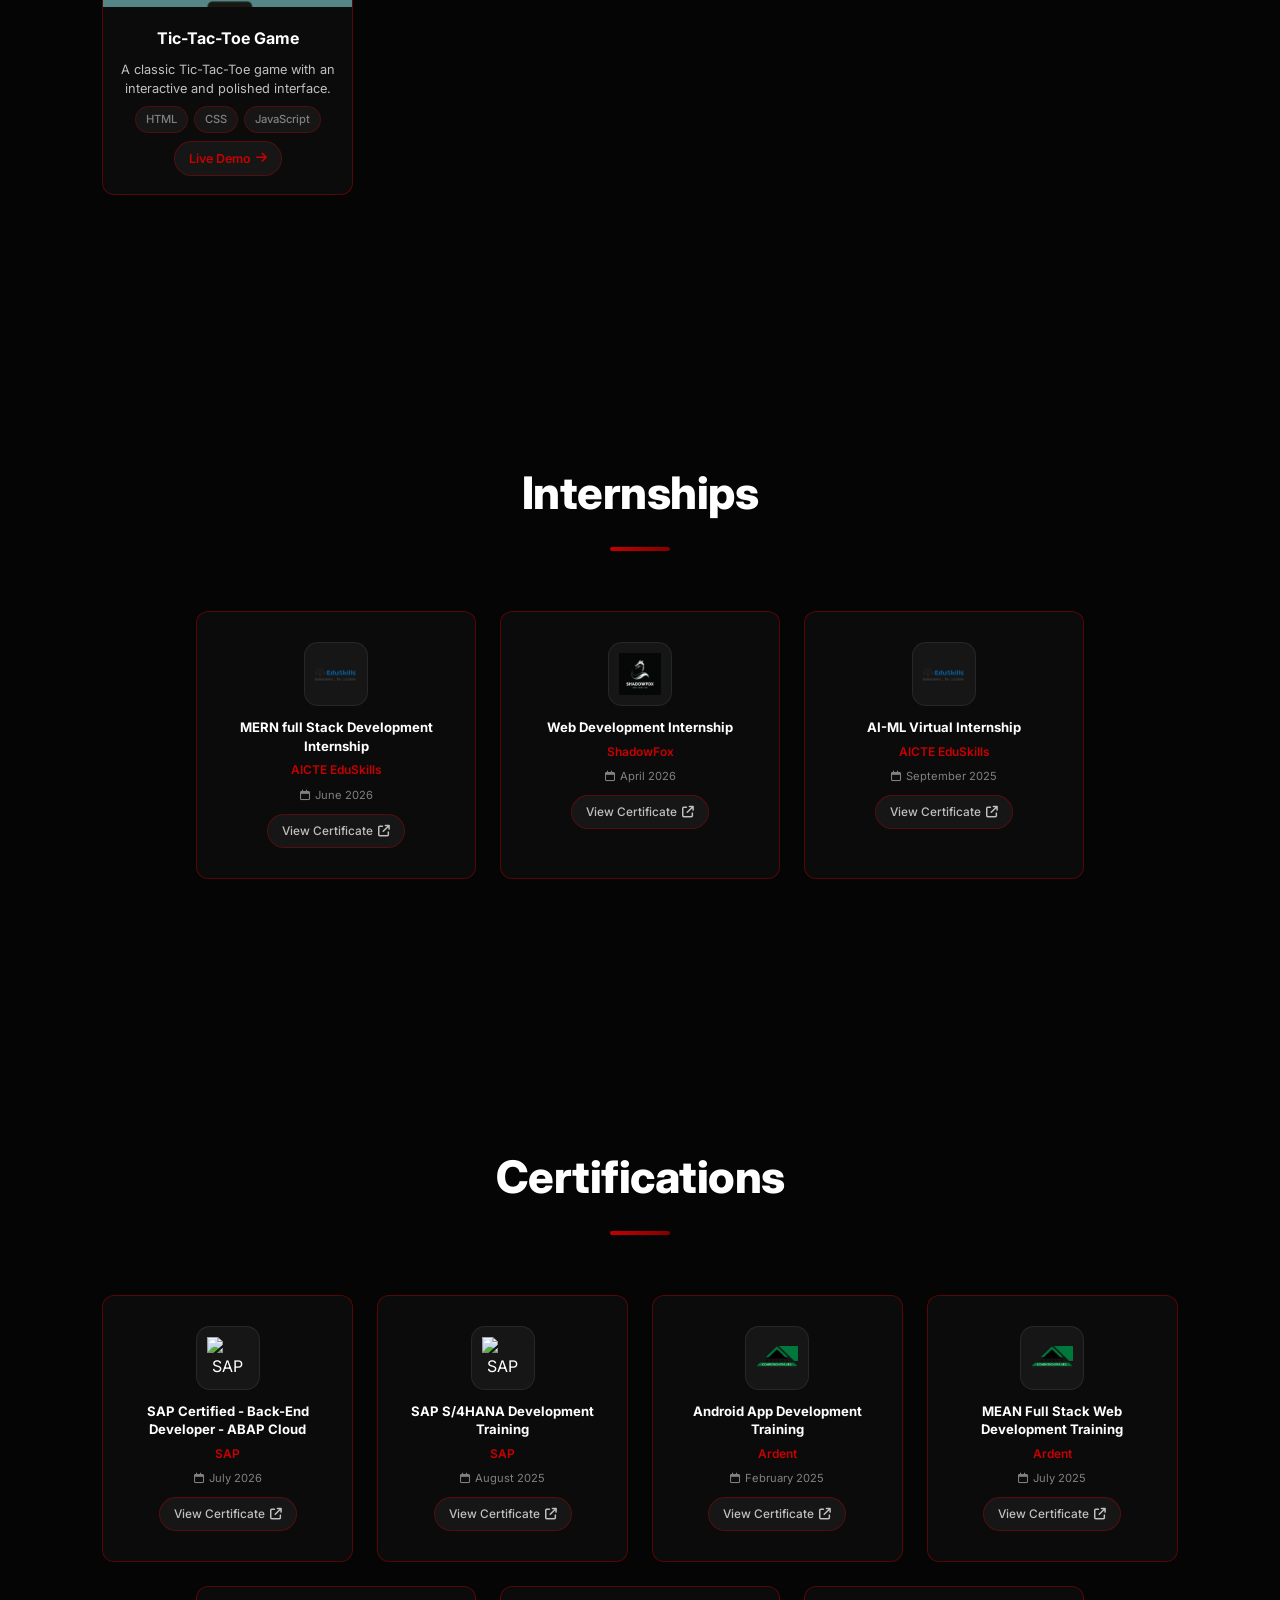
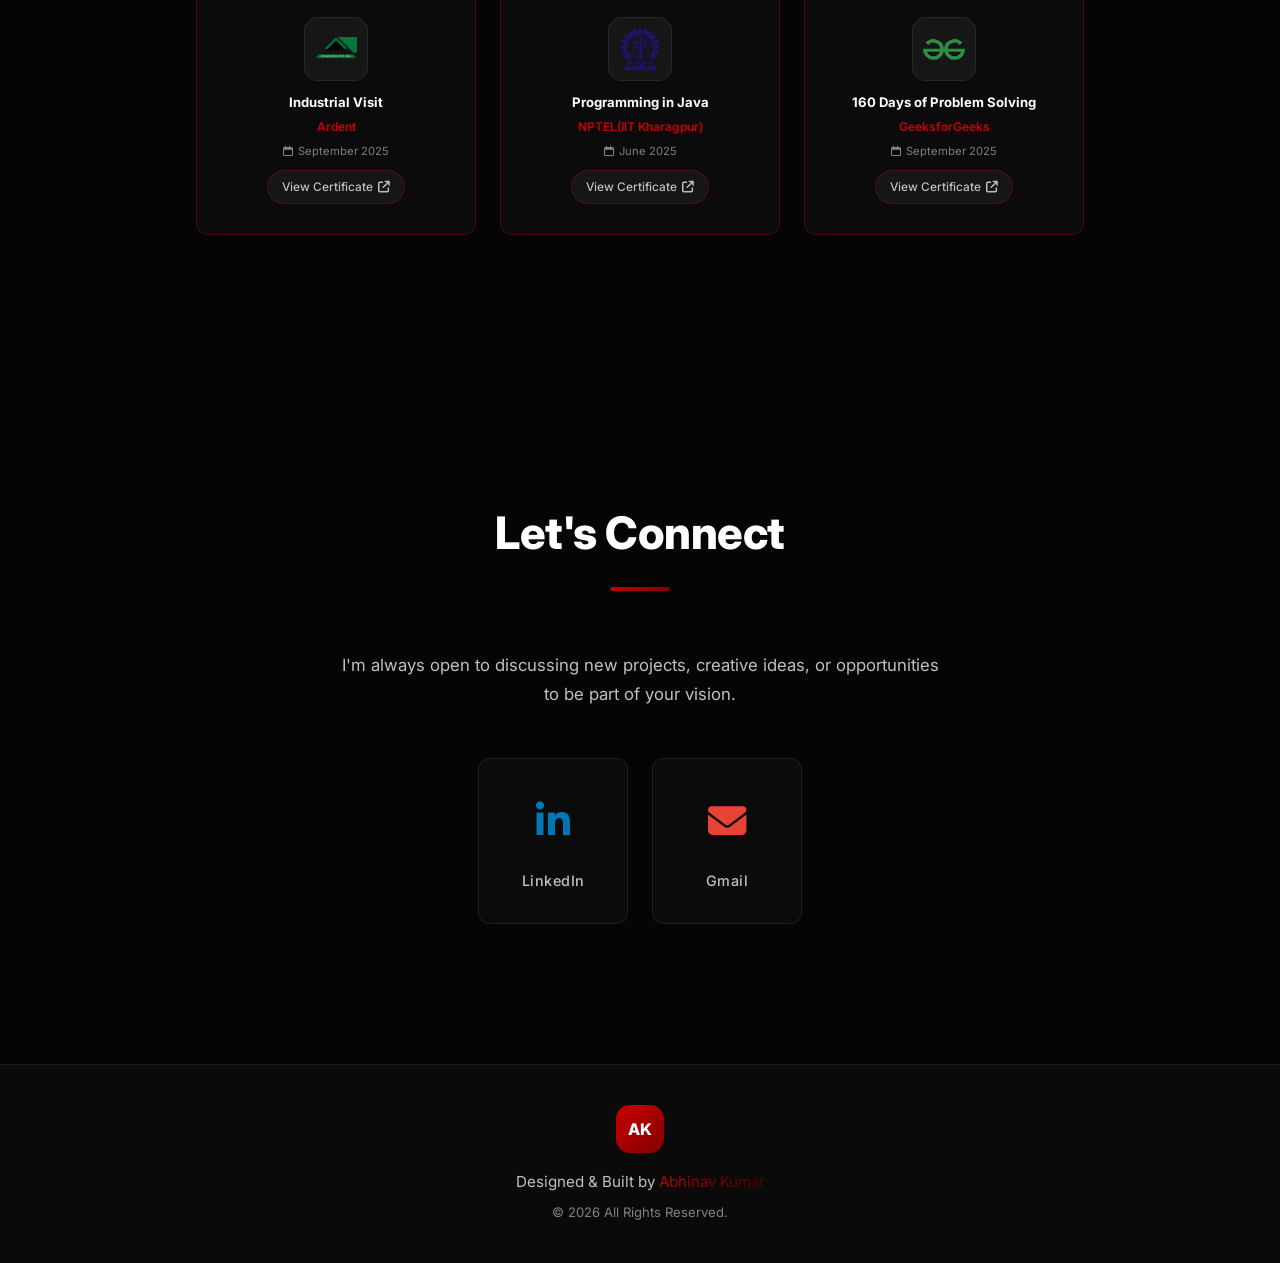
==== commit 60ffd384: "add" ====
--- a/portfolio/index.html
+++ b/portfolio/index.html
@@ -59,6 +59,7 @@
         <li><a href="#about" class="nav-link">About</a></li>
         <li><a href="#skills" class="nav-link">Skills</a></li>
         <li><a href="#projects" class="nav-link">Projects</a></li>
+        <li><a href="#internships" class="nav-link">Internships</a></li>
         <li><a href="#certifications" class="nav-link">Certifications</a></li>
         <li><a href="#contact" class="nav-link">Contact</a></li>
       </ul>
@@ -413,6 +414,78 @@
         </div>
       </div>
     </section>
+    <!--Internships Section -->
+    <section id="internships" class="certifications-section">
+      <div class="section-header">
+        <h2>Internships</h2>
+        <div class="section-line"></div>
+      </div>
+      <div class="cert-grid">
+        <div class="cert-card">
+          <div class="cert-icon">
+            <img src="assets/LOGO_EduSkills.png" alt="EduSkills" />
+          </div>
+          <div class="cert-info">
+            <h3>MERN full Stack Development Internship</h3>
+            <p class="cert-issuer">AICTE EduSkills</p>
+            <span class="cert-date"
+              ><i class="fa-regular fa-calendar"></i> June 2026</span
+            >
+            <a
+              data-href="assets/Mern_Internship_certificate.pdf"
+              target="_blank"
+              class="cert-link js-link"
+              id="cert-link-aiml"
+            >
+              View Certificate
+              <i class="fa-solid fa-arrow-up-right-from-square"></i>
+            </a>
+          </div>
+        </div>
+        <div class="cert-card">
+          <div class="cert-icon">
+            <img src="assets/ShadowFox-logo.jpg" alt="ShadowFox" />
+          </div>
+          <div class="cert-info">
+            <h3>Web Development Internship</h3>
+            <p class="cert-issuer">ShadowFox</p>
+            <span class="cert-date"
+              ><i class="fa-regular fa-calendar"></i> April 2026</span
+            >
+            <a
+              data-href="assets/ShadowFox-WebDev.pdf"
+              target="_blank"
+              class="cert-link js-link"
+              id="cert-link-aiml"
+            >
+              View Certificate
+              <i class="fa-solid fa-arrow-up-right-from-square"></i>
+            </a>
+          </div>
+        </div>
+
+        <div class="cert-card">
+          <div class="cert-icon">
+            <img src="assets/LOGO_EduSkills.png" alt="EduSkills" />
+          </div>
+          <div class="cert-info">
+            <h3>AI-ML Virtual Internship</h3>
+            <p class="cert-issuer">AICTE EduSkills</p>
+            <span class="cert-date"
+              ><i class="fa-regular fa-calendar"></i> September 2025</span
+            >
+            <a
+              data-href="assets/EduSkills-Internship-certificate.pdf"
+              target="_blank"
+              class="cert-link js-link"
+              id="cert-link-aiml"
+            >
+              View Certificate
+              <i class="fa-solid fa-arrow-up-right-from-square"></i>
+            </a>
+          </div>
+        </div>
+    </section>
 
     <!-- Certifications Section -->
     <section id="certifications" class="certifications-section">
@@ -421,64 +494,26 @@
         <div class="section-line"></div>
       </div>
       <div class="cert-grid">
-        <div class="cert-card">
-          <div class="cert-icon">
-            <img src="assets/LOGO_EduSkills.png" alt="EduSkills" />
-          </div>
-          <div class="cert-info">
-            <h3>MERN full Stack Development Internship</h3>
-            <p class="cert-issuer">AICTE EduSkills</p>
-            <span class="cert-date"
-              ><i class="fa-regular fa-calendar"></i> June 2026</span
-            >
-            <a
-              data-href="assets/Mern_Internship_certificate.pdf"
-              target="_blank"
-              class="cert-link js-link"
-              id="cert-link-aiml"
-            >
-              View Certificate
-              <i class="fa-solid fa-arrow-up-right-from-square"></i>
-            </a>
-          </div>
-        </div>
-        <div class="cert-card">
-          <div class="cert-icon">
-            <img src="assets/ShadowFox-logo.jpg" alt="ShadowFox" />
-          </div>
-          <div class="cert-info">
-            <h3>Web Development Internship</h3>
-            <p class="cert-issuer">ShadowFox</p>
-            <span class="cert-date"
-              ><i class="fa-regular fa-calendar"></i> April 2026</span
-            >
-            <a
-              data-href="assets/ShadowFox-WebDev.pdf"
-              target="_blank"
-              class="cert-link js-link"
-              id="cert-link-aiml"
-            >
-              View Certificate
-              <i class="fa-solid fa-arrow-up-right-from-square"></i>
-            </a>
-          </div>
-        </div>
-
-        <div class="cert-card">
-          <div class="cert-icon">
-            <img src="assets/LOGO_EduSkills.png" alt="EduSkills" />
-          </div>
-          <div class="cert-info">
-            <h3>AI-ML Virtual Internship</h3>
-            <p class="cert-issuer">AICTE EduSkills</p>
-            <span class="cert-date"
-              ><i class="fa-regular fa-calendar"></i> September 2025</span
-            >
-            <a
-              data-href="assets/EduSkills-Internship-certificate.pdf"
-              target="_blank"
-              class="cert-link js-link"
-              id="cert-link-aiml"
+        
+
+        <div class="cert-card">
+          <div class="cert-icon">
+            <img
+              src="https://upload.wikimedia.org/wikipedia/commons/thumb/5/59/SAP_2011_logo.svg/1920px-SAP_2011_logo.svg.png"
+              alt="SAP"
+            />
+          </div>
+          <div class="cert-info">
+            <h3>SAP Certified - Back-End Developer - ABAP Cloud</h3>
+            <p class="cert-issuer">SAP</p>
+            <span class="cert-date"
+              ><i class="fa-regular fa-calendar"></i> July 2026</span
+            >
+            <a
+              data-href="assets/sapCertification.pdf"
+              target="_blank"
+              class="cert-link js-link"
+              id="cert-link-sap"
             >
               View Certificate
               <i class="fa-solid fa-arrow-up-right-from-square"></i>
